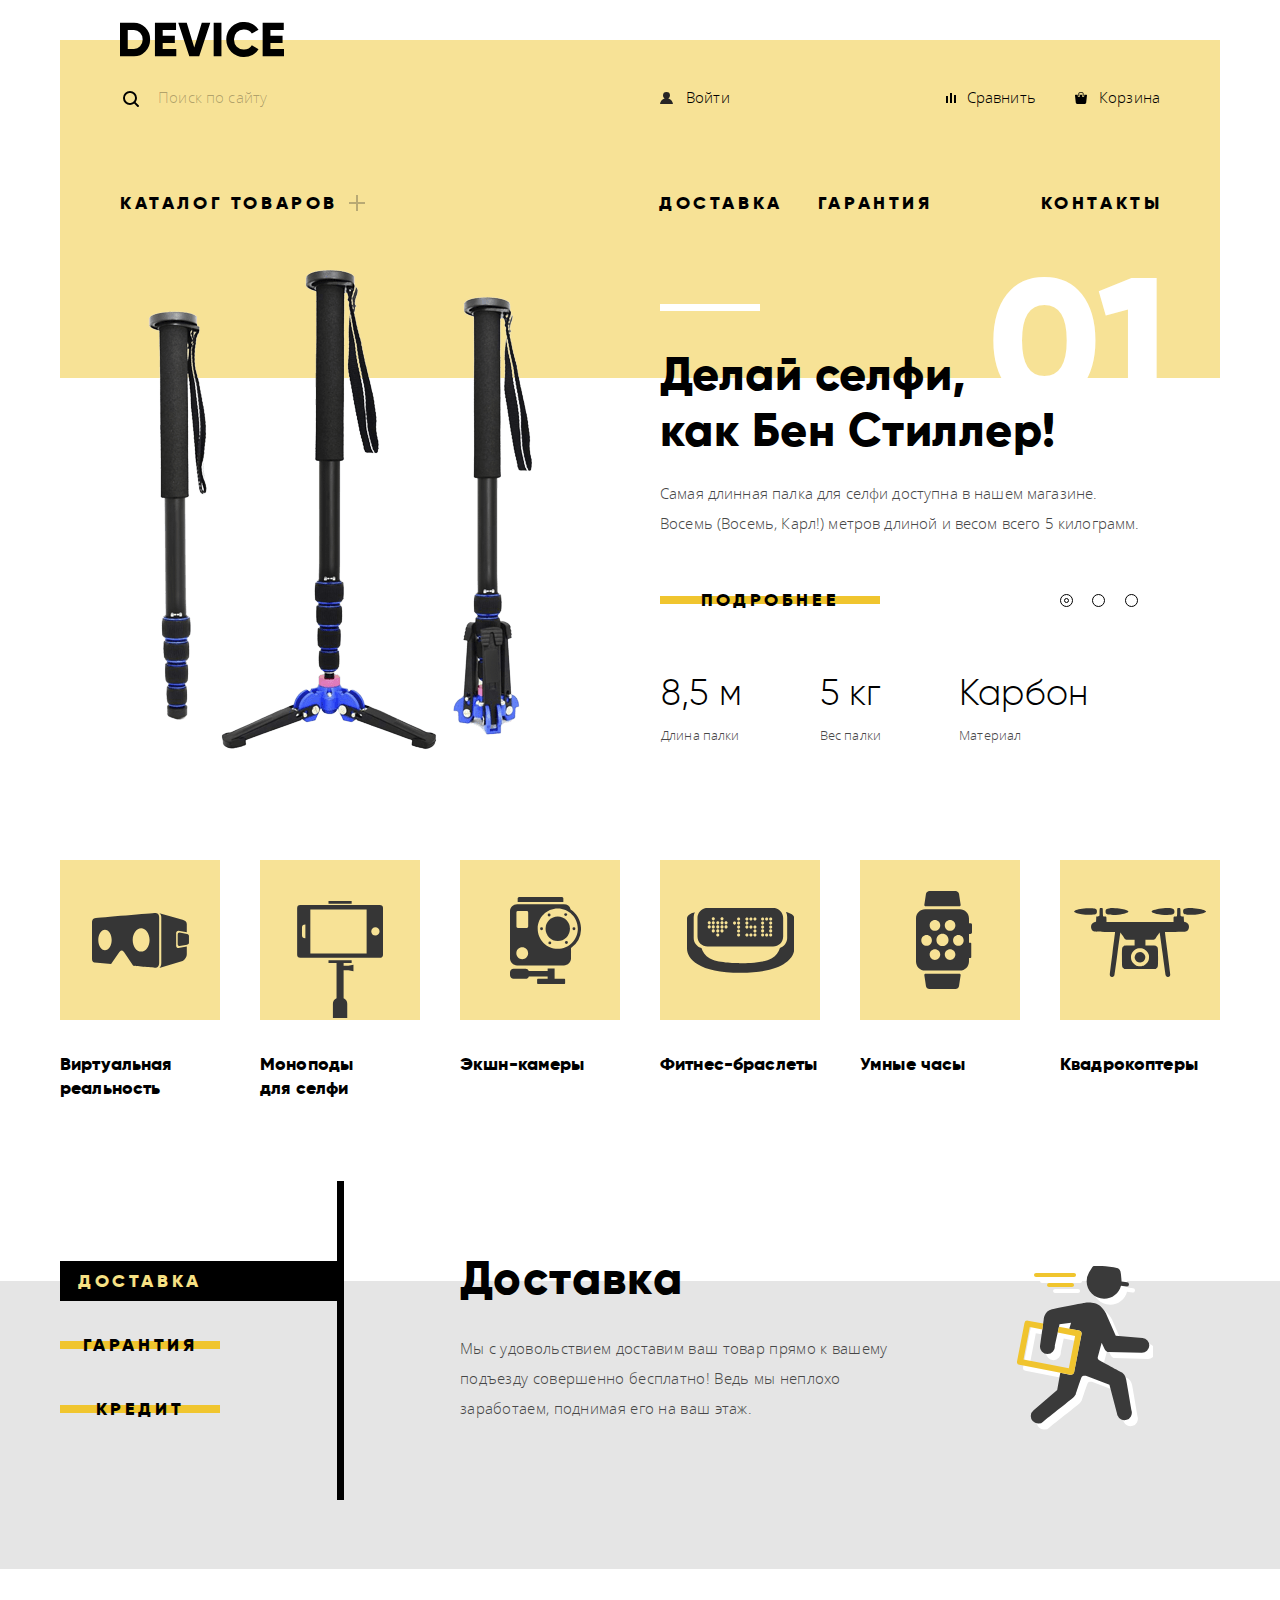
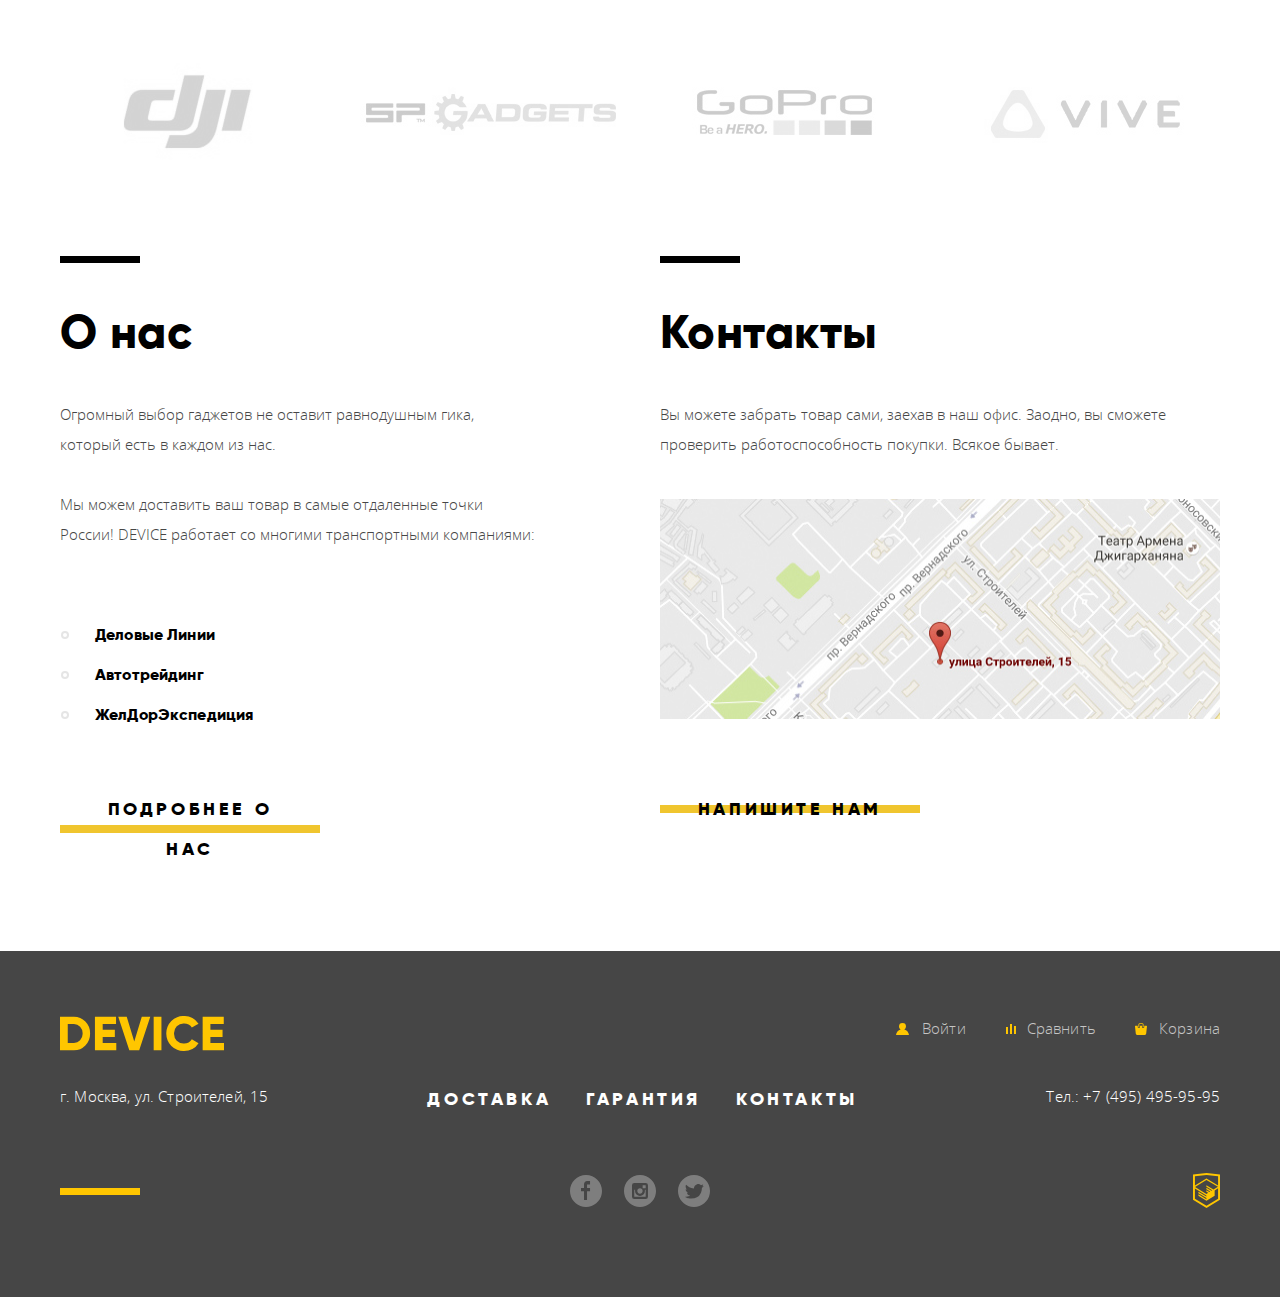
==== index.html @ 4b826f35 "Подготовил к финальной проверке" ====
<!DOCTYPE html>
<html lang="ru">
  <head>
    <meta charset="utf-8">
    <title>Девайс - Интернет магазин</title>
    <link href="css/normalize.css" rel="stylesheet">
    <link href="css/style.min.css" rel="stylesheet">
  </head>
  <body>
    <div class="container">
      <header class="main-header">
        <a class="home-link main-header__home-link">
          <img class="logo" src="img/logo.svg" width="164" height="35" alt="Логотип интернет магазина Девайс">
        </a>

        <div class="main-header__row">
          <form class="search-form" action="https://echo.htmlacademy.ru" method="post">
            <label class="search-form__query-label" for="query">Поиск:</label>
            <input class="search-form__query" id="query" type="text" name="query" placeholder="Поиск по сайту">
            <button class="search-form__button" type="submit">Найти</button>
          </form>

          <a class="main-button main-button__icon main-button__icon--login" href="#">Войти</a>
          <a class="main-button main-button--align--right main-button__icon main-button__icon--compare" href="#">Сравнить</a>
          <a class="main-button main-button__icon main-button__icon--cart" href="#">Корзина</a>
        </div>

        <nav class="main-navigation main-header__navigation">
          <ul class="menu">
            <li class="menu__item menu__item--with-submenu">
              <a class="menu__link" href="catalog.html">Каталог товаров</a>
              <ul class="menu__submenu">
                <li class="menu__submenu-item menu__submenu-item--col1">
                  <a class="menu__submenu-link" href="#">Виртуальная реальность</a>
                </li>
                <li class="menu__submenu-item">
                  <a class="menu__submenu-link" href="#">Фитнес-браслеты</a>
                </li>
                <li class="menu__submenu-item">
                  <a class="menu__submenu-link" href="#">Квадрокоптеры</a>
                </li>
                <li class="menu__submenu-item menu__submenu-item--col1">
                  <a class="menu__submenu-link" href="#">Моноподы для селфи</a>
                </li>
                <li class="menu__submenu-item">
                  <a class="menu__submenu-link" href="#">Умные часы</a>
                </li>
                <li class="menu__submenu-item menu__submenu-item--new-line">
                  <a class="menu__submenu-link" href="#">Экшн-камеры</a>
                </li>
              </ul>
            </li>
            <li class="menu__item">
              <a class="menu__link" href="#">Доставка</a>
            </li>
            <li class="menu__item">
              <a class="menu__link" href="#">Гарантия</a>
            </li>
            <li class="menu__item">
              <a class="menu__link" href="#">Контакты</a>
            </li>
          </ul>
        </nav>
      </header>
    </div>

    <main class="main-content">
      <div class="container">
        <h1 class="main-content__title visually-hidden">Интернет магазин Девайс</h1>

        <section class="slides">
          <h2 class="section-title visually-hidden">Акции и популярные товары</h2>

          <ol class="slides-list">
            <li class="slide slide-1" id="slide-1">
              <div class="slide__image-container">
                <img class="slide__image" src="img/slides/monopod-min.png" width="384" height="486" alt="Фото товара Селфи палка">
              </div>
              <div class="slide__details">
                <b class="slide__lead">
                  Делай селфи,<br>
                  как Бен Стиллер!
                </b>
                <p class="slide__description">
                  Самая длинная палка для селфи доступна в нашем магазине. Восемь (Восемь, Карл!) метров длиной и весом всего 5 килограмм.
                </p>
                <table class="slide__parameters">
                  <tbody>
                    <tr>
                      <td class="slide__parameter-name">Длина палки</td>
                      <td class="slide__parameter-value">8,5 м</td>
                    </tr>
                    <tr>
                      <td class="slide__parameter-name">Вес палки</td>
                      <td class="slide__parameter-value">5 кг</td>
                    </tr>
                    <tr>
                      <td class="slide__parameter-name">Материал</td>
                      <td class="slide__parameter-value">Карбон</td>
                    </tr>
                  </tbody>
                </table>
                <a class="button slide__detail-button" href="#">Подробнее</a>
              </div>
            </li>

            <li class="slide slide-2 visually-hidden" id="slide-2">
              <div class="slide__image-container">
                <img class="slide__image" src="img/slides/fitness_band-min.png" width="345" height="485" alt="Фото товара Фитнес браслет">
              </div>
              <div class="slide__details">
                <b class="slide__lead">
                  Худеем<br>
                  правильно!
                </b>
                <p class="slide__description">
                  Мотивирующие фитнес-браслеты помогут найти в себе силы не пропускать занятия и соблюдать диету.
                </p>
                <table class="slide__parameters">
                  <tbody>
                    <tr>
                      <td class="slide__parameter-name">Без подзарядки</td>
                      <td class="slide__parameter-value">48 часов</td>
                    </tr>
                  </tbody>
                </table>
                <a class="button slide__detail-button" href="#">Подробнее</a>
              </div>
            </li>

            <li class="slide slide-3 visually-hidden" id="slide-3">
              <div class="slide__image-container">
                <img class="slide__image" src="img/slides/quadrupter-min.png" width="526" height="334" alt="Фото товара Квадрокоптер">
              </div>

              <div class="slide__details">
                <b class="slide__lead">
                  Порхает как бабочка, жалит как пчела!
                </b>
                <p class="slide__description">
                  Этот обычный, на первый взгляд, квадрокоптер оснащен мощным лазером, замаскированным под стандартную камеру.
                </p>
                <table class="slide__parameters">
                  <tbody>
                    <tr>
                      <td class="slide__parameter-name">Дальность полета</td>
                      <td class="slide__parameter-value">800 м</td>
                    </tr>
                    <tr class="slide-3__parameter-2">
                      <td class="slide__parameter-name">Радиус поражения</td>
                      <td class="slide__parameter-value">50 м</td>
                    </tr>
                  </tbody>
                </table>
                <a class="button slide__detail-button" href="#">Подробнее</a>
              </div>
            </li>
          </ol>

          <ol class="slides__buttons">
            <li>
              <a class="slides__button slides__button--active" href="#slide-1">Первая акция</a>
            </li>
            <li>
              <a class="slides__button" href="#slide-2">Вторая акция</a>
            </li>
            <li>
              <a class="slides__button" href="#slide-3">Третья акция</a>
            </li>
          </ol>
        </section>

        <section class="popular-categories">
          <h2 class="section-title visually-hidden">Популярные категории товаров</h2>

          <ul class="catalog-categories-list">
            <li class="catalog-category catalog-category--vr">
              <a class="catalog-category__button" href="catalog.html">Виртуальная реальность</a>
            </li>
            <li class="catalog-category catalog-category--monopod">
              <a class="catalog-category__button" href="catalog.html">Моноподы<br>
              для селфи</a>
            </li>
            <li class="catalog-category catalog-category--action-camera">
              <a class="catalog-category__button" href="catalog.html">Экшн-камеры</a>
            </li>
            <li class="catalog-category catalog-category--fitness-band">
              <a class="catalog-category__button" href="catalog.html">Фитнес-браслеты</a>
            </li>
            <li class="catalog-category catalog-category--smart-watch">
              <a class="catalog-category__button" href="catalog.html">Умные часы</a>
            </li>
            <li class="catalog-category catalog-category--quadrupter">
              <a class="catalog-category__button" href="catalog.html">Квадрокоптеры</a>
            </li>
          </ul>
        </section>
      </div>

      <section class="services">
        <div class="container services__container">
          <h2 class="section-title visually-hidden">Услуги</h2>

          <ul class="services__buttons">
            <li>
              <a class="button service-button service-button--active" href="#delivery">Доставка</a>
            </li>
            <li>
              <a class="button service-button" href="#warranty">Гарантия</a>
            </li>
            <li>
              <a class="button service-button" href="#credit">Кредит</a>
            </li>
          </ul>

          <ul class="services-list">
            <li class="service service--delivery" id="delivery">
              <h3 class="service__title">Доставка</h3>
              <p class="service__description">Мы с удовольствием доставим ваш товар прямо к вашему подъезду совершенно бесплатно! Ведь мы неплохо<br> заработаем, поднимая его на ваш этаж.</p>
            </li>
            <li class="service service--warranty visually-hidden" id="warranty">
              <h3 class="service__title">Гарантия</h3>
              <p class="service__description">Если из-за возгорания купленного у нас товара у вас сгорит<br>
               дом — не переживайте, мы выдадим вам новый.<br>
              Товар, не дом, конечно же.</p>
            </li>
            <li class="service service--credit visually-hidden" id="credit">
              <h3 class="service__title">Кредит</h3>
              <p class="service__description">Залезть в долговую яму стало проще! Кредитные<br>
              консультанты подберут для вас наиболее выгодные<br> условия кредита. Выгодные для нашего банка, разумеется.</p>
            </li>
          </ul>
        </div>
      </section>

      <div class="container">
        <section class="brands">
          <h2 class="section-title visually-hidden">Бренды</h2>
          <ul class="brands-list">
            <li class="brand">
              <img src="img/brands/dji.jpg" width="260" height="100" alt="dji">
            </li>
            <li class="brand">
              <img src="img/brands/spgadgets.jpg" width="260" height="100" alt="spGadgets">
            </li>
            <li class="brand">
              <img src="img/brands/gopro.jpg" width="260" height="100" alt="GoPro">
            </li>
            <li class="brand">
              <img src="img/brands/vive.jpg" width="260" height="100" alt="Vive">
            </li>
          </ul>
        </section>


        <div class="about-and-contacts-row">
          <section class="about">
            <h2 class="section-title">О нас</h2>
            <p class="about__text">
              Огромный выбор гаджетов не оставит равнодушным гика, который есть в каждом из нас.
            </p>
            <p class="about__text">
              Мы можем доставить ваш товар в самые отдаленные точки России! DEVICE работает со многими транспортными компаниями:
            </p>
            <ul class="delivery-list">
              <li class="delivery-item">Деловые Линии</li>
              <li class="delivery-item">Автотрейдинг</li>
              <li class="delivery-item">ЖелДорЭкспедиция</li>
            </ul>
            <a class="button about__button" href="#">Подробнее о нас</a>
          </section>

          <section class="contacts">
            <h2 class="section-title">Контакты</h2>
            <p class="contacts__text">
              Вы можете забрать товар сами, заехав в наш офис. Заодно, вы сможете проверить работоспособность покупки. Всякое бывает.
            </p>
            <img class="contacts__map-image" src="img/map.jpg" width="560" height="220" alt="Карта. Наш адрес: улица Строителей, 15">
            <a class="button contacts__button" href="#">Напишите нам</a>
          </section>
        </div>
      </div> <!-- container -->
    </main>

    <footer class="main-footer">
      <div class="container">
        <div class="main-footer__row1">
          <a class="home-link main-footer__home-link">
            <img class="logo" src="img/logo_yellow.svg" width="164" height="35" alt="Логотип интернет магазина Девайс">
          </a>

          <div class="main-footer__buttons">
            <a class="main-button main-button__icon main-button__icon--login" href="#">Войти</a>
            <a class="main-button main-button--align--right main-button__icon main-button__icon--compare" href="#">Сравнить</a>
            <a class="main-button main-button__icon main-button__icon--cart" href="#">Корзина</a>
          </div>
        </div>

        <div class="main-footer__row2">
          <div class="main-navigation main-footer__navigation">
            <ul class="menu menu--white">
              <li class="menu__item">
                <a class="menu__link" href="#">Доставка</a>
              </li>
              <li class="menu__item">
                <a class="menu__link" href="#">Гарантия</a>
              </li>
              <li class="menu__item">
                <a class="menu__link" href="#">Контакты</a>
              </li>
            </ul>
          </div>

          <h2 class="visually-hidden">Наши контакты</h2>

          <p class="main-footer__address">
            <a class="main-footer__link" href="#">г. Москва, ул. Строителей, 15</a>
          </p>
          <p class="main-footer__phone">
            Тел.: <a class="main-footer__link" href="tel:74954959595">+7 (495) 495-95-95</a>
          </p>
        </div>

        <div class="main-footer__row3">
          <div class="main-footer-socials">
            <ul class="socials-list">
              <li class="social-item">
                <a class="social-item__button" href="#">
                  <span class="visually-hidden">Facebook</span>
                  <img class="social-item__image" src="img/socials/facebook.svg" width="32" height="32" alt="Facebook">
                </a>
              </li>
              <li class="social-item">
                <a class="social-item__button" href="#">
                  <span class="visually-hidden">Instagram</span>
                  <img class="social-item__image" src="img/socials/instagram.svg" width="32" height="32" alt="Instagram">
                </a>
              </li>
              <li class="social-item">
                <a class="social-item__button" href="#">
                  <span class="visually-hidden">Twitter</span>
                  <img class="social-item__image" src="img/socials/twitter.svg" width="32" height="32" alt="Twitter">
                </a>
              </li>
            </ul>
          </div>

          <a class="copyright-button" href="https://htmlacademy.ru/intensive/htmlcss">
            <span class="visually-hidden">HTML Academy</span>
            <img class="copyright-button__image" src="img/logo_html_academy.svg" width="32" height="32" alt="HTML Academy">
          </a>
        </div>
      </div>
    </footer>

    <section class="modal modal-contacts visually-hidden">
      <h2 class="modal-title visually-hidden">Напишите нам</h2>

      <form class="contacts-form" action="https://echo.htmlacademy.ru" method="post">
        <div class="contacts-form__section contacts-form__section__half-width">
          <label class="form__label" for="name">Ваше имя:</label>
          <input class="form-input" id="name" type="text" name="name" placeholder="Имя Фамилия">
        </div>
        <div class="contacts-form__section contacts-form__section__half-width">
          <label class="form__label" for="email">Ваш e-mail:</label>
          <input class="form-input" id="email" type="email" name="email" placeholder="email@example.com">
        </div>
        <div class="contacts-form__section">
          <label class="form__label" for="message">Текст письма:</label>
          <textarea class="form-input" id="message" name="message" rows="7" placeholder="В свободной форме"></textarea>
        </div>
        <button class="button contacts-form__button" type="submit">Отправить</button>
      </form>

      <button class="modal__close" type="button" aria-label="Закрыть модальное окно">Закрыть</button>
    </section>

    <section class="modal modal-map visually-hidden">
      <h2 class="modal-title visually-hidden">Как до нас добраться</h2>
      <img class="modal-map__map-image" src="img/map_big.jpg" width="960" height="559" alt="Карта. Наш адрес: улица Строителей, 15">
      <button class="modal__close" type="button" aria-label="Закрыть модальное окно">Закрыть</button>
    </section>

  </body>
</html>
---- css/style.min.css ----
@font-face{font-weight:300;font-family:"Open Sans";font-style:normal;src:url("../fonts/opensanslight.woff") format("woff"),url("../fonts/opensanslight.woff2") format("woff2")}@font-face{font-weight:400;font-family:"Open Sans";font-style:normal;src:url("../fonts/opensans.woff") format("woff"),url("../fonts/opensans.woff2") format("woff2")}@font-face{font-weight:300;font-family:"Gilroy";font-style:normal;src:url("../fonts/gilroylight.woff") format("woff"),url("../fonts/gilroylight.woff2") format("woff2")}@font-face{font-weight:800;font-family:"Gilroy";font-style:normal;src:url("../fonts/gilroyextrabold.woff") format("woff"),url("../fonts/gilroyextrabold.woff2") format("woff2")}body{margin:0;padding:0;font-weight:300;font-size:15px;line-height:30px;font-family:"Open Sans",Arial,sans-serif;color:#464646;letter-spacing:.01em;background-color:#fff}a{color:#000;text-decoration:none}img{max-width:100%;height:auto}.visually-hidden:not(:focus):not(:active),input[type="checkbox"].visually-hidden,input[type="radio"].visually-hidden{position:absolute;width:1px;height:1px;margin:-1px;padding:0;overflow:hidden;white-space:nowrap;border:0;clip:rect(0 0 0 0);clip-path:inset(100%);-webkit-clip-path:inset(100%)}.container{width:1160px;margin:0 auto;padding:0 20px}.main-content__title{margin:0;margin-top:36px;margin-bottom:21px;padding:0;padding-left:60px;font-weight:800;font-size:47px;line-height:48px;font-family:"Gilroy",Arial,sans-serif;color:#000;letter-spacing:.01em}.section-title{margin:0;margin-bottom:43px;padding:0;font-weight:800;font-size:47px;line-height:48px;font-family:"Gilroy",Arial,sans-serif;color:#000;letter-spacing:.01em}.form-section{margin:0;margin-top:27px;padding:0;border:0;border-top:2px solid #000}.form-section__title{margin:0;margin-top:10px;padding:0;font-weight:800;font-size:18px;line-height:24px;font-family:"Gilroy",Arial,sans-serif;color:#000}.form__components-list{margin:0;margin-top:16px;padding:0;list-style:none}.form-checkbox{position:relative;padding-left:40px;font-size:14px;line-height:40px;color:#000;cursor:pointer}.form-checkbox input[type="checkbox"]+.checkbox-indicator{position:absolute;top:0;left:0;width:27px;height:23px;background:url("../img/checkbox_off.svg") 0 0 no-repeat}.form-checkbox input[type="checkbox"]:checked+.checkbox-indicator{background-image:url("../img/checkbox_on.svg")}.form-radio{position:relative;padding-left:40px;font-size:14px;line-height:40px;color:#000;cursor:pointer}.form-radio input[type="radio"]+.checkbox-indicator{position:absolute;top:50%;left:0;width:17px;height:17px;margin-top:-11px;border:4px solid #000;border-radius:50%}.form-radio input[type="radio"]:checked+.checkbox-indicator::before{content:"";position:absolute;top:50%;left:50%;width:9px;height:9px;margin-top:-4px;margin-left:-4px;background-color:#000;border-radius:50%}.form-checkbox:hover input[type="checkbox"]+.checkbox-indicator,.form-radio:hover input[type="radio"]+.checkbox-indicator{opacity:.6}.form-checkbox:active input[type="checkbox"]+.checkbox-indicator,.form-radio:active input[type="radio"]+.checkbox-indicator{opacity:1}.form-checkbox input[type="checkbox"]:disabled+.checkbox-indicator,.form-radio input[type="radio"]:disabled+.checkbox-indicator{opacity:.25}.form-checkbox input[type="checkbox"]:focus+.checkbox-indicator,.form-radio input[type="radio"]:focus+.checkbox-indicator{outline:thin dotted;outline:5px auto -webkit-focus-ring-color}.form__label{display:inline-block;margin:12px 0 7px;font-weight:800;font-size:18px;line-height:24px;font-family:"Gilroy",Arial,sans-serif;vertical-align:top;color:#000}.form-input{-webkit-box-sizing:border-box;box-sizing:border-box;width:100%;margin:0;padding:15px 19px 18px;font-weight:400;font-size:14px;line-height:18px;font-family:"Open Sans",Arial,sans-serif;color:#464646;letter-spacing:normal;background-color:#f2f2f2;border:0}.form-input:hover{background-color:#ebebeb}.form-input:focus{background-color:#fff;outline:3px solid #f7e296}.form-input:invalid{background-color:#f6dada}.form-input::-webkit-input-placeholder{color:rgba(70,70,70,0.4)}.form-input:-ms-input-placeholder{color:rgba(70,70,70,0.4)}.form-input::-ms-input-placeholder{color:rgba(70,70,70,0.4)}.form-input::placeholder{color:rgba(70,70,70,0.4)}.button{position:relative;z-index:1;display:inline-block;-webkit-box-sizing:border-box;box-sizing:border-box;min-height:40px;padding:0 20px;font-weight:700;font-size:18px;line-height:40px;font-family:"Gilroy",Arial,sans-serif;vertical-align:middle;text-align:center;color:#000;text-transform:uppercase;letter-spacing:.2em;background-color:transparent;border:0}.button::before{content:"";position:absolute;top:50%;left:0;z-index:-1;width:100%;height:8px;margin-top:-4px;background-color:#f0c52e}.button:hover::before{top:0;height:100%;margin:0}.button:active{color:rgba(0,0,0,0.3)}.breadcrumbs{display:-webkit-box;display:-ms-flexbox;display:flex;margin:0;margin-bottom:43px;padding:0;padding-left:21px;list-style:none}.breadcrumb-item{position:relative;padding-left:38px}.breadcrumb-item:not(:first-child)::before{content:"";position:absolute;top:12px;left:16px;display:block;width:4px;height:7px;background:url("../img/nav-arrow.svg") 0 0 no-repeat}.breadcrumb-item__link{font-weight:300;font-size:14px;line-height:24px;font-family:"Open Sans",Arial,sans-serif;color:rgba(0,0,0,0.3)}.breadcrumb-item__link:hover,.breadcrumb-item__link:focus{color:rgba(0,0,0,0.6)}.breadcrumb-item__link:active{color:rgba(0,0,0,0.1)}.main-header{position:relative;display:-webkit-box;display:-ms-flexbox;display:flex;-ms-flex-direction:column;flex-direction:column;margin-top:40px;padding:42px 60px 48px;background-color:#f7e296;-webkit-box-direction:normal;-webkit-box-orient:vertical}.main-header__row{display:-webkit-box;display:-ms-flexbox;display:flex;flex-shrink:0;margin-bottom:27px;-ms-flex-negative:0}.home-link:hover,.home-link:focus{opacity:.6}.home-link:active{opacity:.3}.main-header__home-link{position:absolute;top:-18px}.logo{width:164px;height:35px}.main-button{display:block;margin-left:37px;vertical-align:middle;color:#000}.main-button:hover,.main-button:focus{opacity:.6}.main-button:active{opacity:.3}.main-button--align--right{margin-left:auto}.main-button__icon{position:relative;padding-left:26px}.main-button__icon::before{content:"";position:absolute;top:9px;left:0;width:13px;height:13px;background-repeat:no-repeat;background-position:center}.main-button__icon--login::before{background-image:url("../img/icons/user.svg")}.main-button__icon--compare::before{left:4px;background-image:url("../img/icons/compare.svg")}.main-button__icon--cart::before{left:2px;background-image:url("../img/icons/cart.svg")}.main-button__logout{margin-left:20px;opacity:.3}.search-form{width:441px;margin:0;margin-right:62px;padding:0}.search-form__query-label{position:relative;display:inline-block;margin:0;padding:0;font-size:0;vertical-align:middle}.search-form__query-label::before{content:"";position:absolute;top:4px;left:3px;width:16px;height:16px;background-image:url("../img/icons/search.svg");background-repeat:no-repeat;background-position:center}.search-form__query{-webkit-box-sizing:border-box;box-sizing:border-box;width:356px;margin:0;margin-left:-5px;padding:0;padding-bottom:8px;padding-left:38px;font:inherit;vertical-align:middle;letter-spacing:inherit;background:0;border:0;border-bottom:2px solid transparent}.search-form__query::-webkit-input-placeholder{color:rgba(0,0,0,0.3)}.search-form__query:-ms-input-placeholder{color:rgba(0,0,0,0.3)}.search-form__query::-ms-input-placeholder{color:rgba(0,0,0,0.3)}.search-form__query::placeholder{color:rgba(0,0,0,0.3)}.search-form__query:focus::-webkit-input-placeholder,.search-form__query:hover::-webkit-input-placeholder{color:rgba(0,0,0,0.6)}.search-form__query:focus:-ms-input-placeholder,.search-form__query:hover:-ms-input-placeholder{color:rgba(0,0,0,0.6)}.search-form__query:focus::-ms-input-placeholder,.search-form__query:hover::-ms-input-placeholder{color:rgba(0,0,0,0.6)}.search-form__query:focus::placeholder,.search-form__query:hover::placeholder{color:rgba(0,0,0,0.6)}.search-form__query:focus{border-bottom:2px solid #000;outline:0}.search-form__button{width:85px;height:49px;margin-top:-10px;margin-left:-4px;font:inherit;vertical-align:middle;text-align:center;color:#000;background:0;border:2px solid #000;visibility:hidden}.search-form__button:focus,.search-form__button:hover,.search-form__query:focus+.search-form__button{visibility:visible}.search-form__button:hover,.search-form__button:focus{color:#fff;background-color:#000}.search-form__button:active{color:rgba(255,255,255,0.3);background-color:#000}.menu{display:-webkit-box;display:-ms-flexbox;display:flex;flex-wrap:nowrap;margin:0;padding:0;list-style:none;-ms-flex-wrap:nowrap}.menu__item{flex-shrink:0;-ms-flex-negative:0}.menu__item:nth-child(2){margin-left:291px}.menu__item:nth-child(3){margin-left:35px}.menu__item:last-child{margin-left:108px}.menu__item--with-submenu{position:relative;padding-right:30px}.menu__item--with-submenu::before,.menu__item--with-submenu::after{content:"";position:absolute;top:14px;right:3px;width:16px;height:2px;background-color:#b8a974}.menu__item--with-submenu::after{-webkit-transform:rotate(90deg);-ms-transform:rotate(90deg);transform:rotate(90deg)}.menu__link{font-weight:800;font-size:18px;line-height:24px;font-family:"Gilroy",Arial,sans-serif;color:#000;text-transform:uppercase;letter-spacing:.2em}.menu__link:hover,.menu__link:focus{opacity:.6}.menu__link:active{opacity:.3}.menu__submenu{position:absolute;left:-60px;z-index:10;display:none;flex-wrap:wrap;width:640px;margin:0;padding:21px 460px 31px 60px;list-style:none;background-color:#f7e296;-ms-flex-wrap:wrap}.menu__submenu-item{width:200px}.menu__submenu-item--col1{margin-right:40px}.menu__submenu-item--new-line{width:240px}.menu__link:focus+.menu__submenu,.menu__item--with-submenu:hover>.menu__submenu,.menu__submenu:focus{display:-webkit-box;display:-ms-flexbox;display:flex}.menu__submenu-link{display:block;padding-bottom:6px;color:#000}.menu__submenu-link:hover,.menu__submenu-link:focus{opacity:.6}.menu__submenu-link:active{opacity:.3}.menu--white .menu__link{color:#fff}.slides{position:relative;min-height:520px;margin-bottom:74px;-webkit-box-shadow:inset 0 112px 0 0 #f7e296;box-shadow:inset 0 112px 0 0 #f7e296}.slides::before{content:"";position:absolute;top:38px;right:460px;width:100px;height:7px;background-color:#fff}.slides-list{margin:0;padding:0;list-style:none;counter-reset:slides-counter}.slide{position:relative;display:-webkit-box;display:-ms-flexbox;display:flex;justify-content:space-between;counter-increment:slides-counter;-webkit-box-pack:justify;-ms-flex-pack:justify}.slide::before{content:"0" counter(slides-counter);position:absolute;top:61px;left:905px;font-weight:800;font-size:179px;font-family:"Gilroy",Arial,sans-serif;color:#fff}.slide-1::before{left:928px}.slide-2::before{left:905px}.slide-3::before{left:901px}.slide__image-container{position:relative;width:560px}.slide__image{display:block}.slide-1 .slide__image{margin:0 auto}.slide-2 .slide__image{position:absolute;top:13px;left:116px}.slide-3 .slide__image{position:absolute;top:66px;left:31px}.slide__details{z-index:1;display:-webkit-box;display:-ms-flexbox;display:flex;-ms-flex-direction:column;flex-direction:column;width:501px;padding-right:59px;-webkit-box-direction:normal;-webkit-box-orient:vertical}.slide__lead{display:block;margin-top:80px;font-weight:800;font-size:47px;line-height:56px;font-family:"Gilroy",Arial,sans-serif;color:#000;letter-spacing:.01em}.slide__description{margin:0;margin-top:20px;padding:0;padding-right:40px}.slide-1 .slide__description{padding-right:20px}.slide__detail-button{width:220px;margin:42px 0 48px}.slide__parameters{-ms-flex-order:3;order:3;border-collapse:collapse;-webkit-box-ordinal-group:4}.slide__parameters tbody{display:-webkit-box;display:-ms-flexbox;display:flex;margin-left:-76px}.slide__parameters tr{display:-webkit-box;display:-ms-flexbox;display:flex;-ms-flex-direction:column;flex-direction:column;margin-left:76px;-webkit-box-direction:normal;-webkit-box-orient:vertical}.slide-3 .slide-3__parameter-2{margin-left:43px}.slide__parameter-name{-ms-flex-order:1;order:1;padding-top:7px;font-size:13px;line-height:20px;-webkit-box-ordinal-group:2}.slide__parameter-value{font-weight:300;font-size:36px;line-height:48px;font-family:"Gilroy",Arial,sans-serif;color:#000}.slides__buttons{position:absolute;right:93px;bottom:177px;display:-webkit-box;display:-ms-flexbox;display:flex;margin:0;padding:0;list-style:none}.slides__button{position:relative;width:12px;height:12px;margin-left:31px;font-size:0}.slides__button::before{content:"";position:absolute;top:0;left:0;width:11px;height:11px;border:1px solid #000;border-radius:50%}.slides__button--active::after{content:"";position:absolute;top:4px;left:4px;width:3px;height:3px;border:1px solid #000;border-radius:50%}.popular-categories{margin-bottom:71px}.catalog-categories-list{display:-webkit-box;display:-ms-flexbox;display:flex;flex-wrap:wrap;margin:0;margin-top:-40px;margin-left:-40px;padding:0;list-style:none;-ms-flex-wrap:wrap}.catalog-category{width:160px;margin-top:40px;margin-left:40px}.catalog-category__button{position:relative;display:block;-webkit-box-sizing:border-box;box-sizing:border-box;min-height:250px;padding-top:192px;font-weight:800;font-size:18px;line-height:24px;font-family:"Gilroy",Arial,sans-serif;color:#000}.catalog-category__button::before{content:"";position:absolute;top:0;left:0;width:160px;height:160px;background-color:#f7e296}.catalog-category__button:hover::before,.catalog-category__button:focus::before{background-color:#f0c52e}.catalog-category__button::after{content:"";position:absolute;top:0;left:0;width:160px;height:160px;background-repeat:no-repeat;background-position:center}.catalog-category--vr .catalog-category__button::after{background-image:url("../img/categories/vr.svg")}.catalog-category--monopod .catalog-category__button::after{top:19px;background-image:url("../img/categories/monopod.svg")}.catalog-category--action-camera .catalog-category__button::after{left:5px;background-image:url("../img/categories/action_camera.svg")}.catalog-category--fitness-band .catalog-category__button::after{background-image:url("../img/categories/fitness_band.svg")}.catalog-category--smart-watch .catalog-category__button::after{left:4px;background-image:url("../img/categories/smart_watch.svg")}.catalog-category--quadrupter .catalog-category__button::after{top:2px;background-image:url("../img/categories/quadrupter.svg")}.catalog-category__button:active{color:rgba(0,0,0,0.3)}.catalog-category__button:active::after{opacity:.3}.services{min-width:1200px;min-height:288px;margin-bottom:94px;padding-top:100px;background-color:#e5e5e5;background-clip:content-box}.services__container{display:-webkit-box;display:-ms-flexbox;display:flex;justify-content:space-between;margin-top:-100px;-webkit-box-pack:justify;-ms-flex-pack:justify}.services__buttons{width:277px;min-height:263px;margin:0;padding:0;padding-top:56px;list-style:none;border-right:7px solid #000}.services__buttons li{margin-top:24px}.service-button{-webkit-box-sizing:content-box;box-sizing:content-box;width:160px;padding:0}.service-button--active,.service-button:active{padding-right:120px;color:#f7e184;background-color:#000}.service-button--active::before,.service-button:active::before{display:none}.services-list{width:700px;margin:0;padding:0;padding-right:60px;list-style:none}.service{position:relative}.service::before{content:"";position:absolute;background-repeat:no-repeat}.service--delivery::before{top:19px;right:7px;width:136px;height:164px;background-image:url("../img/delivery.svg")}.service--warranty::before{top:-5px;right:-14px;width:171px;height:195px;background-image:url("../img/warranty.svg")}.service--credit::before{top:-5px;right:9px;width:156px;height:188px;background-image:url("../img/credit.svg")}.service__title{margin:0;margin-top:66px;padding:0;font-weight:800;font-size:47px;line-height:63px;font-family:"Gilroy",Arial,sans-serif;color:#000;letter-spacing:.03em}.service__description{margin:0;margin-top:23px;padding:0;padding-right:210px;letter-spacing:.02em}.brands{margin-bottom:80px}.brands-list{display:-webkit-box;display:-ms-flexbox;display:flex;flex-wrap:wrap;justify-content:center;margin:0;margin-left:-40px;padding:0;list-style:none;-webkit-box-pack:center;-ms-flex-pack:center;-ms-flex-wrap:wrap}.brand{width:260px;height:100px;margin-left:40px;opacity:.2;-webkit-filter:grayscale(100%);filter:grayscale(100%)}.brand:hover{opacity:1;-webkit-filter:none;filter:none}.about-and-contacts-row{display:-webkit-box;display:-ms-flexbox;display:flex;justify-content:space-between;-webkit-box-pack:justify;-ms-flex-pack:justify}.about{position:relative;width:475px;padding-top:65px;padding-right:80px}.about::before{content:"";position:absolute;top:13px;left:0;display:block;width:80px;height:7px;background-color:#000}.about__text{margin:0;margin-bottom:30px;padding:0;letter-spacing:0}.delivery-list{margin:0;margin-top:66px;padding:0;list-style:none}.delivery-item{position:relative;padding-left:35px;font-weight:800;font-size:16px;line-height:40px;font-family:"Gilroy",Arial,sans-serif;color:#000}.delivery-item::before{content:"";position:absolute;top:16px;left:1px;width:4px;height:4px;border:2px solid #e5e5e5;border-radius:50%}.about__button{width:260px;margin-top:54px}.contacts{position:relative;width:560px;padding-top:65px}.contacts::before{content:"";position:absolute;top:13px;left:0;display:block;width:80px;height:7px;background-color:#000}.contacts__text{margin:0;margin-bottom:40px;padding:0;letter-spacing:0}.contacts__map-image{width:560px;height:220px}.contacts__button{width:260px;margin-top:61px}.main-footer{min-width:1200px;margin-top:82px;padding:65px 0 80px;color:#fff;background-color:#464646}.main-footer__row1{display:-webkit-box;display:-ms-flexbox;display:flex;justify-content:space-between;margin-bottom:21px;-webkit-box-pack:justify;-ms-flex-pack:justify}.main-footer__row2{display:-webkit-box;display:-ms-flexbox;display:flex;margin-bottom:45px}.main-footer__row3{position:relative;display:-webkit-box;display:-ms-flexbox;display:flex}.main-footer__row3::before{content:"";position:absolute;bottom:22px;left:0;display:block;width:80px;height:7px;background-color:#ffc600}.main-footer__buttons{display:-webkit-box;display:-ms-flexbox;display:flex;min-width:361px;margin-top:-3px}.main-footer__buttons .main-button{color:rgba(255,255,255,0.7)}.main-footer__buttons .main-button:hover,.main-footer__buttons .main-button:focus{color:rgba(255,255,255,1)}.main-footer__buttons .main-button:active{color:rgba(255,255,255,0.3)}.main-footer__buttons .main-button__icon--login::before{background-image:url("../img/icons/user_yellow.svg")}.main-footer__buttons .main-button__icon--compare::before{left:4px;background-image:url("../img/icons/compare_yellow.svg")}.main-footer__buttons .main-button__icon--cart::before{left:2px;background-image:url("../img/icons/cart_yellow.svg")}.main-footer__navigation{-ms-flex-order:1;order:1;margin-top:3px;margin-left:124px;-webkit-box-ordinal-group:2}.main-footer__navigation .menu__item{margin-left:35px}.main-footer__address{-ms-flex-order:0;order:0;margin:0;padding:0;-webkit-box-ordinal-group:1}.main-footer__phone{-ms-flex-order:2;order:2;margin:0;margin-left:auto;padding:0;-webkit-box-ordinal-group:3}.main-footer__link{color:#fff}.main-footer-socials{margin-top:16px;margin-left:510px}.main-footer--catalog{margin-top:0}.socials-list{display:-webkit-box;display:-ms-flexbox;display:flex;justify-content:space-between;width:140px;margin:0;padding:0;list-style:none;-webkit-box-pack:justify;-ms-flex-pack:justify}.social-item__button{color:#fff;opacity:.3}.social-item__button:hover,.social-item__button:focus{opacity:.6}.social-item__button:active{opacity:.1}.social-item__image{width:32px;height:32px}.copyright-button{margin-top:14px;margin-left:483px;color:#ffc600}.copyright-button:hover,.copyright-button:focus{opacity:.6}.copyright-button:active{opacity:.3}.copyright-button__image{width:27px;height:35px}.catalog{display:-webkit-box;display:-ms-flexbox;display:flex}.catalog-filter{flex-grow:1;flex-shrink:0;width:330px;background-color:#eee;-webkit-box-flex:1;-ms-flex-negative:0;-ms-flex-positive:1}.catalog-filter-header{display:-webkit-box;display:-ms-flexbox;display:flex;justify-content:flex-end;background-color:#dcdcdc;-webkit-box-pack:end;-ms-flex-pack:end}.catalog-filter__title{-webkit-box-sizing:border-box;box-sizing:border-box;width:330px;margin:0;margin-top:24px;margin-bottom:23px;padding-left:61px;font-weight:800;font-size:16px;line-height:24px;font-family:"Gilroy",Arial,sans-serif;text-transform:uppercase;letter-spacing:.23em}.catalog-filter__form{-webkit-box-sizing:border-box;box-sizing:border-box;width:271px;margin-top:68px;margin-left:auto;padding-right:70px}.price-filter{margin-top:23px}.price-filter__range{position:relative;height:12px;padding-top:12px}.price-filter__range-scale{height:2px;background-color:#dbdbdb}.price-filter__range-bar{width:59%;height:2px;background-color:#91c92f}.price-filter__range-toggle{position:absolute;top:2px;left:0;width:4px;height:4px;padding:0;background-color:#ababab;border:8px solid #fff;border-radius:50%;-webkit-box-shadow:0 2px 1px 0 #cfcfcf;box-shadow:0 2px 1px 0 #cfcfcf;cursor:pointer}.price-filter__range-toggle:active{width:5px;height:5px}.price-filter__range-toggle--min{left:-5px}.price-filter__range-toggle--max{left:108px}.price-filter__controls{font-size:0;opacity:.2}.price-filter__label{display:inline-block;width:90px;font-weight:300;font-size:14px;line-height:20px;font-family:"Gilroy",Arial,sans-serif;vertical-align:top}.price-filter__input{width:55px;padding:2px 0;font-weight:300;font-size:14px;font-family:"Gilroy",Arial,sans-serif;color:#000;background:0;border:0}.form-section__bluetooth{margin-top:33px}.catalog-filter__button{width:200px;margin-top:33px}.catalog-main{flex-grow:1;width:830px;-webkit-box-flex:1;-ms-flex-positive:1}.catalog-sort{background-color:#ebebeb}.catalog-sort__container{display:-webkit-box;display:-ms-flexbox;display:flex;width:760px;min-height:70px;padding-left:70px}.catalog-sort__title{margin:0;margin-top:23px;font-weight:800;font-size:16px;line-height:24px;font-family:"Gilroy",Arial,sans-serif;vertical-align:middle;text-transform:uppercase;letter-spacing:.23em}.catalog-sort__list{display:-webkit-box;display:-ms-flexbox;display:flex;margin:0;margin-top:18px;margin-left:21px;padding:0;list-style:none}.catalog-sort__item{margin-left:29px}.catalog-sort__link{font-weight:400;font-size:14px;line-height:18px;color:rgba(0,0,0,0.3)}.catalog-sort__link:hover,.catalog-sort__link:focus{color:rgba(0,0,0,0.6)}.catalog-sort__link:active{color:#000}.catalog-sort__item--active .catalog-sort__link{color:#000}.catalog-sort__order-list{display:-webkit-box;display:-ms-flexbox;display:flex;margin:0;margin-top:30px;margin-left:auto;padding:0;list-style:none}.catalog-sort__order-item{margin-left:20px}.catalog-sort__order-link{position:relative;display:block;width:10px;font-size:0}.catalog-sort__order-link:before{content:"";position:absolute;display:block;border:10px solid #000;border-right-width:5px;border-right-color:transparent;border-left-width:5px;border-left-color:transparent;opacity:.2}.catalog-sort__order-link--order--asc:before{border-bottom-width:0}.catalog-sort__order-link--order--desc:before{border-top-width:0}.catalog-sort__item--active .catalog-sort__order-link:before{opacity:1}.catalog-items{width:760px;padding:70px 0 77px 70px}.catalog-items-list{display:-webkit-box;display:-ms-flexbox;display:flex;flex-wrap:wrap;margin:0;margin-top:-45px;margin-left:-40px;padding:0;list-style:none;-ms-flex-wrap:wrap}.catalog-item{position:relative;display:-webkit-box;display:-ms-flexbox;display:flex;flex-shrink:0;-ms-flex-direction:column;flex-direction:column;width:360px;margin-top:45px;margin-left:40px;-webkit-box-direction:normal;-webkit-box-orient:vertical;-ms-flex-negative:0}.catalog-item__description{display:-webkit-box;display:-ms-flexbox;display:flex;justify-content:space-between;align-items:flex-start;margin-top:31px;-webkit-box-align:start;-webkit-box-pack:justify;-ms-flex-align:start;-ms-flex-pack:justify}.catalog-item__title{margin:0;font-weight:800;font-size:18px;line-height:24px;font-family:"Gilroy",Arial,sans-serif;color:#000}.catalog-item__price{flex-shrink:0;padding-left:20px;font-weight:300;font-size:16px;line-height:24px;font-family:"Gilroy",Arial,sans-serif;color:#464646;-ms-flex-negative:0}.catalog-item__controls{position:absolute;display:none;-ms-flex-direction:column;flex-direction:column;justify-content:center;align-items:center;width:360px;height:380px;background-color:rgba(255,255,255,0.7);-webkit-box-align:center;-webkit-box-direction:normal;-webkit-box-orient:vertical;-webkit-box-pack:center;-ms-flex-align:center;-ms-flex-pack:center}.catalog-item:hover .catalog-item__controls{display:-webkit-box;display:-ms-flexbox;display:flex}.catalog-item__button-into-cart{width:200px;margin-top:35px}.catalog-item__button-to-compare{margin-top:15px;font-size:13px;line-height:20px;color:rgba(0,0,0,0.5)}.catalog-item__button-to-compare:hover,.catalog-item__button-to-compare:focus{color:#000}.catalog-item__button-to-compare:active{color:rgba(0,0,0,0.2)}.catalog-item__new{position:absolute;top:29px;right:26px;display:block;width:58px;height:58px;font-size:0;border:2px solid rgba(0,0,0,0.1);border-radius:50%}.catalog-item__new::before{content:"NEW";position:absolute;top:50%;left:50%;margin-top:-11px;margin-left:-14px;font-weight:800;font-size:14px;line-height:24px;font-family:"Gilroy",Arial,sans-serif;color:rgba(0,0,0,0.2)}.pagination{display:-webkit-box;display:-ms-flexbox;display:flex;align-items:center;margin:0;padding:0;list-style:none;font-weight:800;font-size:16px;line-height:24px;font-family:"Gilroy",Arial,sans-serif;color:#000;text-transform:uppercase;letter-spacing:.2em;background-color:#ebebeb;-webkit-box-align:center;-ms-flex-align:center}.pagination-item:first-child{margin-right:auto}.pagination-item:last-child{margin-left:auto}.pagination-item__button{display:block;padding:23px 29px}.pagination-item__button:hover,.pagination-item__button:focus{background-color:#d9d9d9}.pagination-item__button:active{color:rgba(0,0,0,0.3)}.pagination-item__page-button{display:block;padding:25px 8px 21px 19px;color:rgba(0,0,0,0.3)}.pagination-item__page-button:hover,.pagination-item__page-button:focus{color:rgba(0,0,0,0.6)}.pagination-item__page-button:active{color:#000}.pagination-item--current .pagination-item__page-button{color:#000}.catalog-items__pagination{margin-top:37px}.modal{position:fixed;z-index:100;color:#000;background-color:#fff;-webkit-box-shadow:0 10px 30px 0 rgba(0,0,0,0.2);box-shadow:0 10px 30px 0 rgba(0,0,0,0.2)}.modal__close{position:absolute;top:22px;right:22px;width:55px;height:55px;font-size:0;background-color:#f0c52e;border:0;border-radius:50%;cursor:pointer;opacity:.5}.modal__close:hover,.modal__close:focus{opacity:1}.modal__close:active{opacity:.3}.modal__close::before,.modal__close::after{content:"";position:absolute;top:26px;left:12px;width:30px;height:2px;background-color:#fff}.modal__close::before{-webkit-transform:rotate(45deg);-ms-transform:rotate(45deg);transform:rotate(45deg)}.modal__close::after{-webkit-transform:rotate(-45deg);-ms-transform:rotate(-45deg);transform:rotate(-45deg)}.modal-contacts{top:120px;left:50%;width:800px;margin-left:-480px;padding:80px}.contacts-form{display:-webkit-box;display:-ms-flexbox;display:flex;flex-wrap:wrap;justify-content:space-between;-webkit-box-pack:justify;-ms-flex-pack:justify;-ms-flex-wrap:wrap}.contacts-form__section{-webkit-box-sizing:border-box;box-sizing:border-box;width:100%;margin-bottom:20px;padding-right:20px;padding-left:20px}.contacts-form__section__half-width{flex-basis:50%;max-width:50%;-ms-flex-preferred-size:50%}.contacts-form__button{width:200px;margin-top:9px;margin-left:20px}.modal-map{top:120px;left:50%;width:960px;height:559px;margin-left:-480px}.modal-map__map-image{width:960px;height:559px}
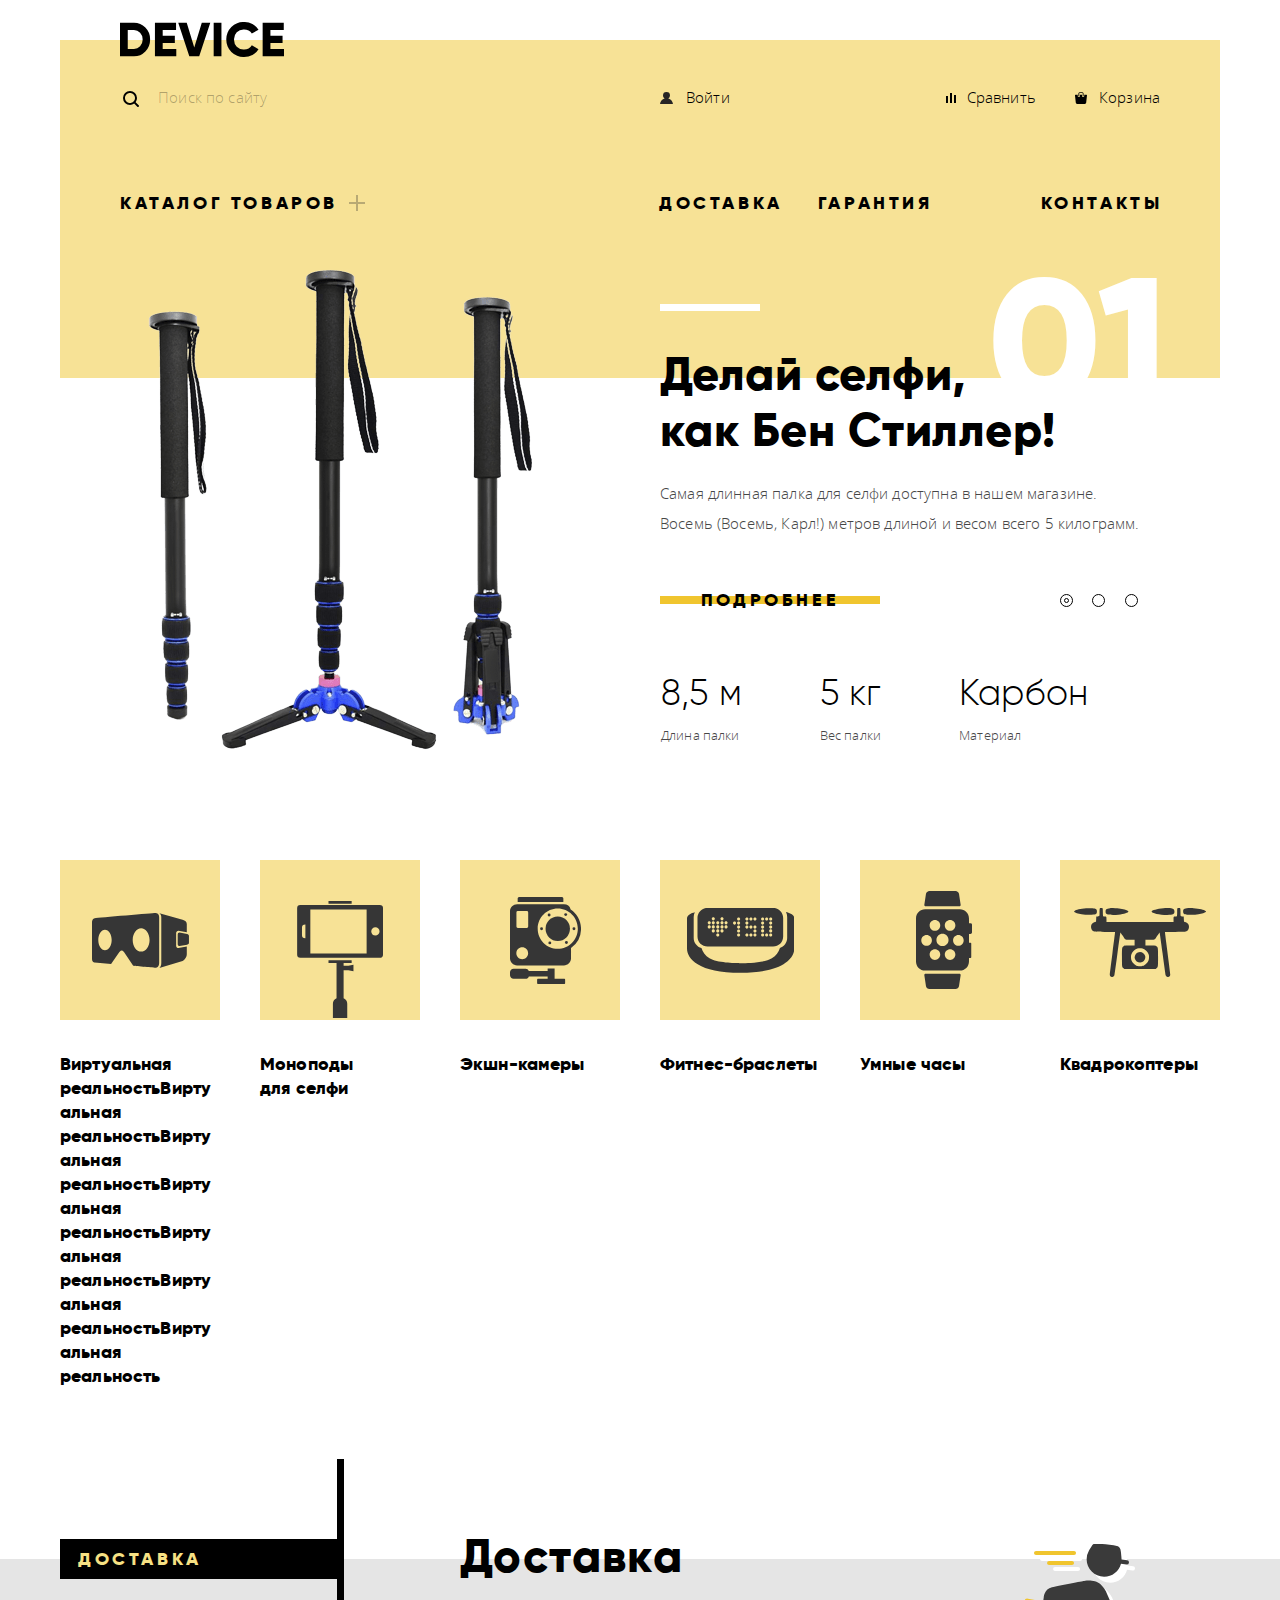
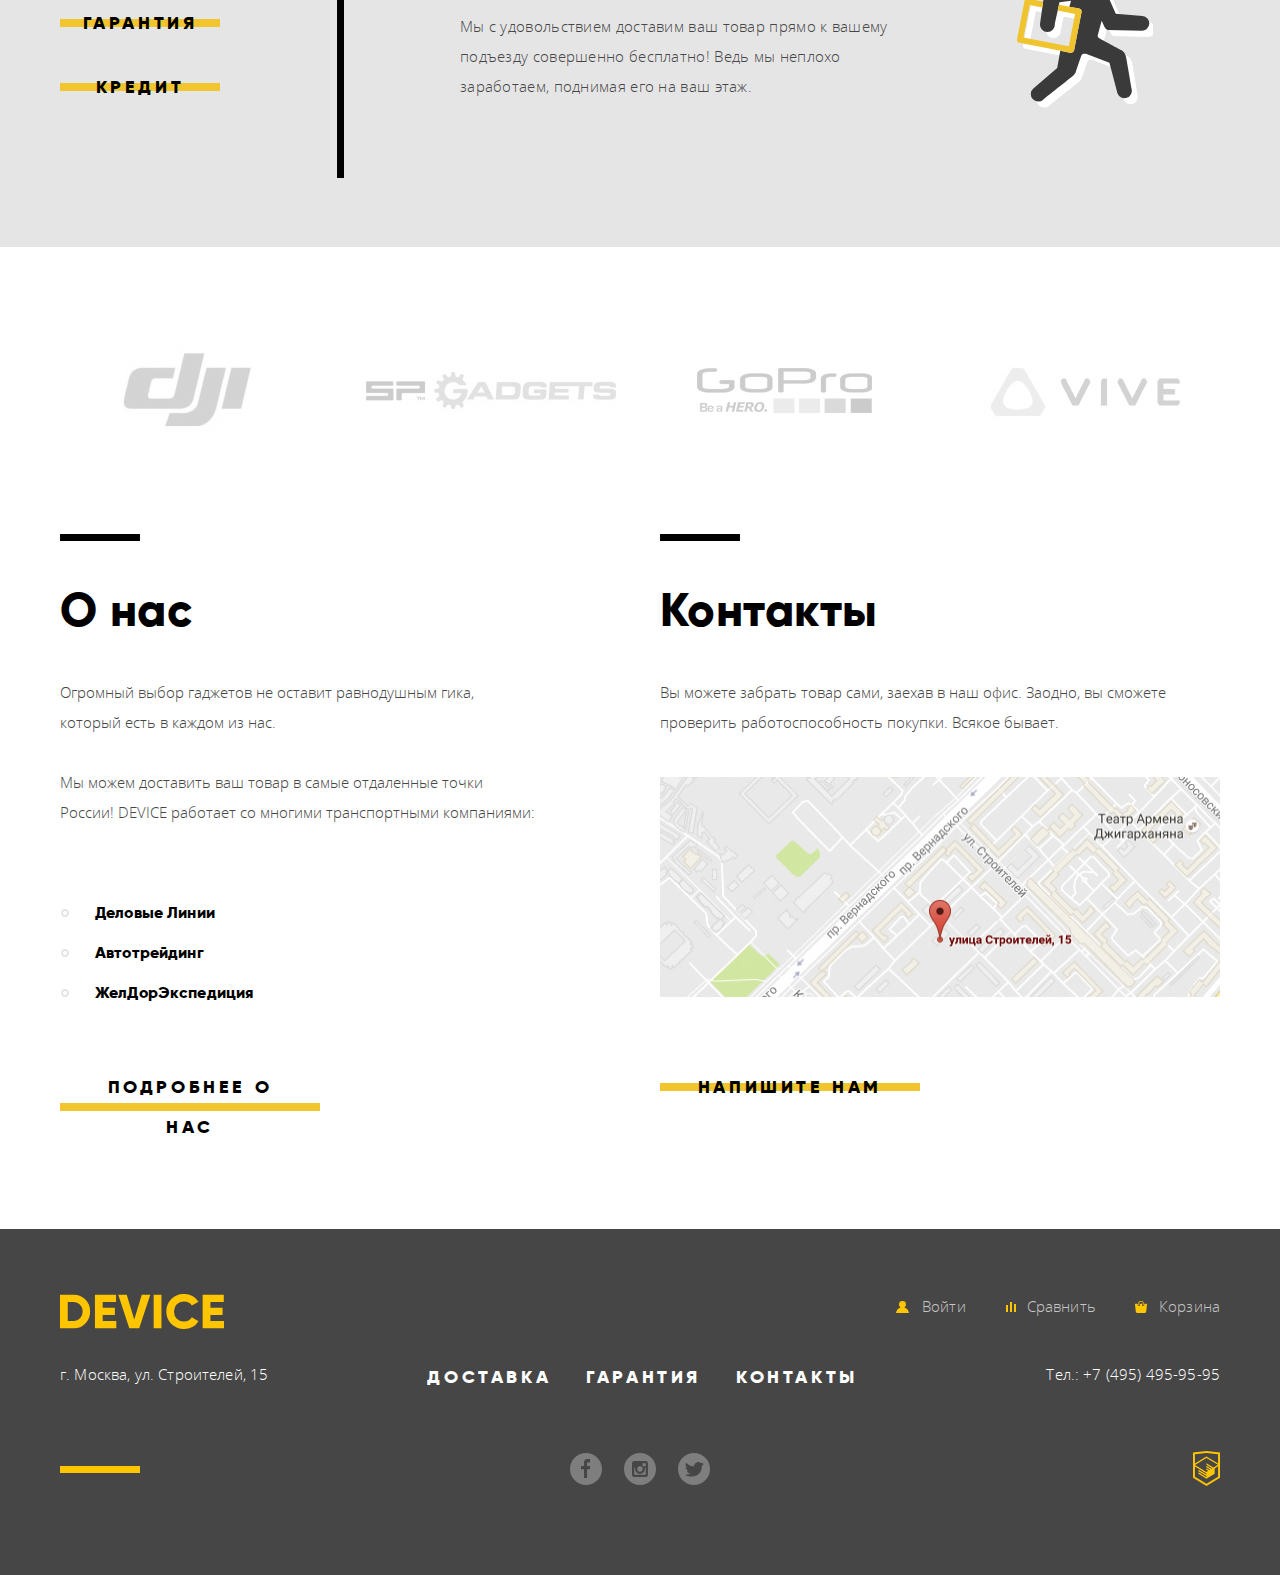
==== commit 20a5c1ca: "Исправил часть замечаний" ====
--- a/index.html
+++ b/index.html
@@ -3,7 +3,7 @@
   <head>
     <meta charset="utf-8">
     <title>Девайс - Интернет магазин</title>
-    <link href="css/normalize.css" rel="stylesheet">
+    <link href="css/normalize.min.css" rel="stylesheet">
     <link href="css/style.min.css" rel="stylesheet">
   </head>
   <body>
@@ -175,11 +175,10 @@
 
           <ul class="catalog-categories-list">
             <li class="catalog-category catalog-category--vr">
-              <a class="catalog-category__button" href="catalog.html">Виртуальная реальность</a>
+              <a class="catalog-category__button" href="catalog.html">Виртуальная реальностьВиртуальная реальностьВиртуальная реальностьВиртуальная реальностьВиртуальная реальностьВиртуальная реальностьВиртуальная реальность</a>
             </li>
             <li class="catalog-category catalog-category--monopod">
-              <a class="catalog-category__button" href="catalog.html">Моноподы<br>
-              для селфи</a>
+              <a class="catalog-category__button catalog-category__button--monopod" href="catalog.html">Моноподы для селфи</a>
             </li>
             <li class="catalog-category catalog-category--action-camera">
               <a class="catalog-category__button" href="catalog.html">Экшн-камеры</a>
@@ -216,18 +215,16 @@
           <ul class="services-list">
             <li class="service service--delivery" id="delivery">
               <h3 class="service__title">Доставка</h3>
-              <p class="service__description">Мы с удовольствием доставим ваш товар прямо к вашему подъезду совершенно бесплатно! Ведь мы неплохо<br> заработаем, поднимая его на ваш этаж.</p>
+              <p class="service__description">Мы с удовольствием доставим ваш товар прямо к вашему подъезду совершенно бесплатно! Ведь мы неплохо заработаем, поднимая его на ваш этаж.</p>
             </li>
             <li class="service service--warranty visually-hidden" id="warranty">
               <h3 class="service__title">Гарантия</h3>
-              <p class="service__description">Если из-за возгорания купленного у нас товара у вас сгорит<br>
-               дом — не переживайте, мы выдадим вам новый.<br>
+              <p class="service__description">Если из-за возгорания купленного у нас товара у вас сгорит дом — не переживайте, мы выдадим вам новый.<br>
               Товар, не дом, конечно же.</p>
             </li>
             <li class="service service--credit visually-hidden" id="credit">
               <h3 class="service__title">Кредит</h3>
-              <p class="service__description">Залезть в долговую яму стало проще! Кредитные<br>
-              консультанты подберут для вас наиболее выгодные<br> условия кредита. Выгодные для нашего банка, разумеется.</p>
+              <p class="service__description">Залезть в долговую яму стало проще! Кредитные консультанты подберут для вас наиболее выгодные условия кредита. Выгодные для нашего банка, разумеется.</p>
             </li>
           </ul>
         </div>
--- a/css/style.min.css
+++ b/css/style.min.css
@@ -1 +1 @@
-@font-face{font-weight:300;font-family:"Open Sans";font-style:normal;src:url("../fonts/opensanslight.woff") format("woff"),url("../fonts/opensanslight.woff2") format("woff2")}@font-face{font-weight:400;font-family:"Open Sans";font-style:normal;src:url("../fonts/opensans.woff") format("woff"),url("../fonts/opensans.woff2") format("woff2")}@font-face{font-weight:300;font-family:"Gilroy";font-style:normal;src:url("../fonts/gilroylight.woff") format("woff"),url("../fonts/gilroylight.woff2") format("woff2")}@font-face{font-weight:800;font-family:"Gilroy";font-style:normal;src:url("../fonts/gilroyextrabold.woff") format("woff"),url("../fonts/gilroyextrabold.woff2") format("woff2")}body{margin:0;padding:0;font-weight:300;font-size:15px;line-height:30px;font-family:"Open Sans",Arial,sans-serif;color:#464646;letter-spacing:.01em;background-color:#fff}a{color:#000;text-decoration:none}img{max-width:100%;height:auto}.visually-hidden:not(:focus):not(:active),input[type="checkbox"].visually-hidden,input[type="radio"].visually-hidden{position:absolute;width:1px;height:1px;margin:-1px;padding:0;overflow:hidden;white-space:nowrap;border:0;clip:rect(0 0 0 0);clip-path:inset(100%);-webkit-clip-path:inset(100%)}.container{width:1160px;margin:0 auto;padding:0 20px}.main-content__title{margin:0;margin-top:36px;margin-bottom:21px;padding:0;padding-left:60px;font-weight:800;font-size:47px;line-height:48px;font-family:"Gilroy",Arial,sans-serif;color:#000;letter-spacing:.01em}.section-title{margin:0;margin-bottom:43px;padding:0;font-weight:800;font-size:47px;line-height:48px;font-family:"Gilroy",Arial,sans-serif;color:#000;letter-spacing:.01em}.form-section{margin:0;margin-top:27px;padding:0;border:0;border-top:2px solid #000}.form-section__title{margin:0;margin-top:10px;padding:0;font-weight:800;font-size:18px;line-height:24px;font-family:"Gilroy",Arial,sans-serif;color:#000}.form__components-list{margin:0;margin-top:16px;padding:0;list-style:none}.form-checkbox{position:relative;padding-left:40px;font-size:14px;line-height:40px;color:#000;cursor:pointer}.form-checkbox input[type="checkbox"]+.checkbox-indicator{position:absolute;top:0;left:0;width:27px;height:23px;background:url("../img/checkbox_off.svg") 0 0 no-repeat}.form-checkbox input[type="checkbox"]:checked+.checkbox-indicator{background-image:url("../img/checkbox_on.svg")}.form-radio{position:relative;padding-left:40px;font-size:14px;line-height:40px;color:#000;cursor:pointer}.form-radio input[type="radio"]+.checkbox-indicator{position:absolute;top:50%;left:0;width:17px;height:17px;margin-top:-11px;border:4px solid #000;border-radius:50%}.form-radio input[type="radio"]:checked+.checkbox-indicator::before{content:"";position:absolute;top:50%;left:50%;width:9px;height:9px;margin-top:-4px;margin-left:-4px;background-color:#000;border-radius:50%}.form-checkbox:hover input[type="checkbox"]+.checkbox-indicator,.form-radio:hover input[type="radio"]+.checkbox-indicator{opacity:.6}.form-checkbox:active input[type="checkbox"]+.checkbox-indicator,.form-radio:active input[type="radio"]+.checkbox-indicator{opacity:1}.form-checkbox input[type="checkbox"]:disabled+.checkbox-indicator,.form-radio input[type="radio"]:disabled+.checkbox-indicator{opacity:.25}.form-checkbox input[type="checkbox"]:focus+.checkbox-indicator,.form-radio input[type="radio"]:focus+.checkbox-indicator{outline:thin dotted;outline:5px auto -webkit-focus-ring-color}.form__label{display:inline-block;margin:12px 0 7px;font-weight:800;font-size:18px;line-height:24px;font-family:"Gilroy",Arial,sans-serif;vertical-align:top;color:#000}.form-input{-webkit-box-sizing:border-box;box-sizing:border-box;width:100%;margin:0;padding:15px 19px 18px;font-weight:400;font-size:14px;line-height:18px;font-family:"Open Sans",Arial,sans-serif;color:#464646;letter-spacing:normal;background-color:#f2f2f2;border:0}.form-input:hover{background-color:#ebebeb}.form-input:focus{background-color:#fff;outline:3px solid #f7e296}.form-input:invalid{background-color:#f6dada}.form-input::-webkit-input-placeholder{color:rgba(70,70,70,0.4)}.form-input:-ms-input-placeholder{color:rgba(70,70,70,0.4)}.form-input::-ms-input-placeholder{color:rgba(70,70,70,0.4)}.form-input::placeholder{color:rgba(70,70,70,0.4)}.button{position:relative;z-index:1;display:inline-block;-webkit-box-sizing:border-box;box-sizing:border-box;min-height:40px;padding:0 20px;font-weight:700;font-size:18px;line-height:40px;font-family:"Gilroy",Arial,sans-serif;vertical-align:middle;text-align:center;color:#000;text-transform:uppercase;letter-spacing:.2em;background-color:transparent;border:0}.button::before{content:"";position:absolute;top:50%;left:0;z-index:-1;width:100%;height:8px;margin-top:-4px;background-color:#f0c52e}.button:hover::before{top:0;height:100%;margin:0}.button:active{color:rgba(0,0,0,0.3)}.breadcrumbs{display:-webkit-box;display:-ms-flexbox;display:flex;margin:0;margin-bottom:43px;padding:0;padding-left:21px;list-style:none}.breadcrumb-item{position:relative;padding-left:38px}.breadcrumb-item:not(:first-child)::before{content:"";position:absolute;top:12px;left:16px;display:block;width:4px;height:7px;background:url("../img/nav-arrow.svg") 0 0 no-repeat}.breadcrumb-item__link{font-weight:300;font-size:14px;line-height:24px;font-family:"Open Sans",Arial,sans-serif;color:rgba(0,0,0,0.3)}.breadcrumb-item__link:hover,.breadcrumb-item__link:focus{color:rgba(0,0,0,0.6)}.breadcrumb-item__link:active{color:rgba(0,0,0,0.1)}.main-header{position:relative;display:-webkit-box;display:-ms-flexbox;display:flex;-ms-flex-direction:column;flex-direction:column;margin-top:40px;padding:42px 60px 48px;background-color:#f7e296;-webkit-box-direction:normal;-webkit-box-orient:vertical}.main-header__row{display:-webkit-box;display:-ms-flexbox;display:flex;flex-shrink:0;margin-bottom:27px;-ms-flex-negative:0}.home-link:hover,.home-link:focus{opacity:.6}.home-link:active{opacity:.3}.main-header__home-link{position:absolute;top:-18px}.logo{width:164px;height:35px}.main-button{display:block;margin-left:37px;vertical-align:middle;color:#000}.main-button:hover,.main-button:focus{opacity:.6}.main-button:active{opacity:.3}.main-button--align--right{margin-left:auto}.main-button__icon{position:relative;padding-left:26px}.main-button__icon::before{content:"";position:absolute;top:9px;left:0;width:13px;height:13px;background-repeat:no-repeat;background-position:center}.main-button__icon--login::before{background-image:url("../img/icons/user.svg")}.main-button__icon--compare::before{left:4px;background-image:url("../img/icons/compare.svg")}.main-button__icon--cart::before{left:2px;background-image:url("../img/icons/cart.svg")}.main-button__logout{margin-left:20px;opacity:.3}.search-form{width:441px;margin:0;margin-right:62px;padding:0}.search-form__query-label{position:relative;display:inline-block;margin:0;padding:0;font-size:0;vertical-align:middle}.search-form__query-label::before{content:"";position:absolute;top:4px;left:3px;width:16px;height:16px;background-image:url("../img/icons/search.svg");background-repeat:no-repeat;background-position:center}.search-form__query{-webkit-box-sizing:border-box;box-sizing:border-box;width:356px;margin:0;margin-left:-5px;padding:0;padding-bottom:8px;padding-left:38px;font:inherit;vertical-align:middle;letter-spacing:inherit;background:0;border:0;border-bottom:2px solid transparent}.search-form__query::-webkit-input-placeholder{color:rgba(0,0,0,0.3)}.search-form__query:-ms-input-placeholder{color:rgba(0,0,0,0.3)}.search-form__query::-ms-input-placeholder{color:rgba(0,0,0,0.3)}.search-form__query::placeholder{color:rgba(0,0,0,0.3)}.search-form__query:focus::-webkit-input-placeholder,.search-form__query:hover::-webkit-input-placeholder{color:rgba(0,0,0,0.6)}.search-form__query:focus:-ms-input-placeholder,.search-form__query:hover:-ms-input-placeholder{color:rgba(0,0,0,0.6)}.search-form__query:focus::-ms-input-placeholder,.search-form__query:hover::-ms-input-placeholder{color:rgba(0,0,0,0.6)}.search-form__query:focus::placeholder,.search-form__query:hover::placeholder{color:rgba(0,0,0,0.6)}.search-form__query:focus{border-bottom:2px solid #000;outline:0}.search-form__button{width:85px;height:49px;margin-top:-10px;margin-left:-4px;font:inherit;vertical-align:middle;text-align:center;color:#000;background:0;border:2px solid #000;visibility:hidden}.search-form__button:focus,.search-form__button:hover,.search-form__query:focus+.search-form__button{visibility:visible}.search-form__button:hover,.search-form__button:focus{color:#fff;background-color:#000}.search-form__button:active{color:rgba(255,255,255,0.3);background-color:#000}.menu{display:-webkit-box;display:-ms-flexbox;display:flex;flex-wrap:nowrap;margin:0;padding:0;list-style:none;-ms-flex-wrap:nowrap}.menu__item{flex-shrink:0;-ms-flex-negative:0}.menu__item:nth-child(2){margin-left:291px}.menu__item:nth-child(3){margin-left:35px}.menu__item:last-child{margin-left:108px}.menu__item--with-submenu{position:relative;padding-right:30px}.menu__item--with-submenu::before,.menu__item--with-submenu::after{content:"";position:absolute;top:14px;right:3px;width:16px;height:2px;background-color:#b8a974}.menu__item--with-submenu::after{-webkit-transform:rotate(90deg);-ms-transform:rotate(90deg);transform:rotate(90deg)}.menu__link{font-weight:800;font-size:18px;line-height:24px;font-family:"Gilroy",Arial,sans-serif;color:#000;text-transform:uppercase;letter-spacing:.2em}.menu__link:hover,.menu__link:focus{opacity:.6}.menu__link:active{opacity:.3}.menu__submenu{position:absolute;left:-60px;z-index:10;display:none;flex-wrap:wrap;width:640px;margin:0;padding:21px 460px 31px 60px;list-style:none;background-color:#f7e296;-ms-flex-wrap:wrap}.menu__submenu-item{width:200px}.menu__submenu-item--col1{margin-right:40px}.menu__submenu-item--new-line{width:240px}.menu__link:focus+.menu__submenu,.menu__item--with-submenu:hover>.menu__submenu,.menu__submenu:focus{display:-webkit-box;display:-ms-flexbox;display:flex}.menu__submenu-link{display:block;padding-bottom:6px;color:#000}.menu__submenu-link:hover,.menu__submenu-link:focus{opacity:.6}.menu__submenu-link:active{opacity:.3}.menu--white .menu__link{color:#fff}.slides{position:relative;min-height:520px;margin-bottom:74px;-webkit-box-shadow:inset 0 112px 0 0 #f7e296;box-shadow:inset 0 112px 0 0 #f7e296}.slides::before{content:"";position:absolute;top:38px;right:460px;width:100px;height:7px;background-color:#fff}.slides-list{margin:0;padding:0;list-style:none;counter-reset:slides-counter}.slide{position:relative;display:-webkit-box;display:-ms-flexbox;display:flex;justify-content:space-between;counter-increment:slides-counter;-webkit-box-pack:justify;-ms-flex-pack:justify}.slide::before{content:"0" counter(slides-counter);position:absolute;top:61px;left:905px;font-weight:800;font-size:179px;font-family:"Gilroy",Arial,sans-serif;color:#fff}.slide-1::before{left:928px}.slide-2::before{left:905px}.slide-3::before{left:901px}.slide__image-container{position:relative;width:560px}.slide__image{display:block}.slide-1 .slide__image{margin:0 auto}.slide-2 .slide__image{position:absolute;top:13px;left:116px}.slide-3 .slide__image{position:absolute;top:66px;left:31px}.slide__details{z-index:1;display:-webkit-box;display:-ms-flexbox;display:flex;-ms-flex-direction:column;flex-direction:column;width:501px;padding-right:59px;-webkit-box-direction:normal;-webkit-box-orient:vertical}.slide__lead{display:block;margin-top:80px;font-weight:800;font-size:47px;line-height:56px;font-family:"Gilroy",Arial,sans-serif;color:#000;letter-spacing:.01em}.slide__description{margin:0;margin-top:20px;padding:0;padding-right:40px}.slide-1 .slide__description{padding-right:20px}.slide__detail-button{width:220px;margin:42px 0 48px}.slide__parameters{-ms-flex-order:3;order:3;border-collapse:collapse;-webkit-box-ordinal-group:4}.slide__parameters tbody{display:-webkit-box;display:-ms-flexbox;display:flex;margin-left:-76px}.slide__parameters tr{display:-webkit-box;display:-ms-flexbox;display:flex;-ms-flex-direction:column;flex-direction:column;margin-left:76px;-webkit-box-direction:normal;-webkit-box-orient:vertical}.slide-3 .slide-3__parameter-2{margin-left:43px}.slide__parameter-name{-ms-flex-order:1;order:1;padding-top:7px;font-size:13px;line-height:20px;-webkit-box-ordinal-group:2}.slide__parameter-value{font-weight:300;font-size:36px;line-height:48px;font-family:"Gilroy",Arial,sans-serif;color:#000}.slides__buttons{position:absolute;right:93px;bottom:177px;display:-webkit-box;display:-ms-flexbox;display:flex;margin:0;padding:0;list-style:none}.slides__button{position:relative;width:12px;height:12px;margin-left:31px;font-size:0}.slides__button::before{content:"";position:absolute;top:0;left:0;width:11px;height:11px;border:1px solid #000;border-radius:50%}.slides__button--active::after{content:"";position:absolute;top:4px;left:4px;width:3px;height:3px;border:1px solid #000;border-radius:50%}.popular-categories{margin-bottom:71px}.catalog-categories-list{display:-webkit-box;display:-ms-flexbox;display:flex;flex-wrap:wrap;margin:0;margin-top:-40px;margin-left:-40px;padding:0;list-style:none;-ms-flex-wrap:wrap}.catalog-category{width:160px;margin-top:40px;margin-left:40px}.catalog-category__button{position:relative;display:block;-webkit-box-sizing:border-box;box-sizing:border-box;min-height:250px;padding-top:192px;font-weight:800;font-size:18px;line-height:24px;font-family:"Gilroy",Arial,sans-serif;color:#000}.catalog-category__button::before{content:"";position:absolute;top:0;left:0;width:160px;height:160px;background-color:#f7e296}.catalog-category__button:hover::before,.catalog-category__button:focus::before{background-color:#f0c52e}.catalog-category__button::after{content:"";position:absolute;top:0;left:0;width:160px;height:160px;background-repeat:no-repeat;background-position:center}.catalog-category--vr .catalog-category__button::after{background-image:url("../img/categories/vr.svg")}.catalog-category--monopod .catalog-category__button::after{top:19px;background-image:url("../img/categories/monopod.svg")}.catalog-category--action-camera .catalog-category__button::after{left:5px;background-image:url("../img/categories/action_camera.svg")}.catalog-category--fitness-band .catalog-category__button::after{background-image:url("../img/categories/fitness_band.svg")}.catalog-category--smart-watch .catalog-category__button::after{left:4px;background-image:url("../img/categories/smart_watch.svg")}.catalog-category--quadrupter .catalog-category__button::after{top:2px;background-image:url("../img/categories/quadrupter.svg")}.catalog-category__button:active{color:rgba(0,0,0,0.3)}.catalog-category__button:active::after{opacity:.3}.services{min-width:1200px;min-height:288px;margin-bottom:94px;padding-top:100px;background-color:#e5e5e5;background-clip:content-box}.services__container{display:-webkit-box;display:-ms-flexbox;display:flex;justify-content:space-between;margin-top:-100px;-webkit-box-pack:justify;-ms-flex-pack:justify}.services__buttons{width:277px;min-height:263px;margin:0;padding:0;padding-top:56px;list-style:none;border-right:7px solid #000}.services__buttons li{margin-top:24px}.service-button{-webkit-box-sizing:content-box;box-sizing:content-box;width:160px;padding:0}.service-button--active,.service-button:active{padding-right:120px;color:#f7e184;background-color:#000}.service-button--active::before,.service-button:active::before{display:none}.services-list{width:700px;margin:0;padding:0;padding-right:60px;list-style:none}.service{position:relative}.service::before{content:"";position:absolute;background-repeat:no-repeat}.service--delivery::before{top:19px;right:7px;width:136px;height:164px;background-image:url("../img/delivery.svg")}.service--warranty::before{top:-5px;right:-14px;width:171px;height:195px;background-image:url("../img/warranty.svg")}.service--credit::before{top:-5px;right:9px;width:156px;height:188px;background-image:url("../img/credit.svg")}.service__title{margin:0;margin-top:66px;padding:0;font-weight:800;font-size:47px;line-height:63px;font-family:"Gilroy",Arial,sans-serif;color:#000;letter-spacing:.03em}.service__description{margin:0;margin-top:23px;padding:0;padding-right:210px;letter-spacing:.02em}.brands{margin-bottom:80px}.brands-list{display:-webkit-box;display:-ms-flexbox;display:flex;flex-wrap:wrap;justify-content:center;margin:0;margin-left:-40px;padding:0;list-style:none;-webkit-box-pack:center;-ms-flex-pack:center;-ms-flex-wrap:wrap}.brand{width:260px;height:100px;margin-left:40px;opacity:.2;-webkit-filter:grayscale(100%);filter:grayscale(100%)}.brand:hover{opacity:1;-webkit-filter:none;filter:none}.about-and-contacts-row{display:-webkit-box;display:-ms-flexbox;display:flex;justify-content:space-between;-webkit-box-pack:justify;-ms-flex-pack:justify}.about{position:relative;width:475px;padding-top:65px;padding-right:80px}.about::before{content:"";position:absolute;top:13px;left:0;display:block;width:80px;height:7px;background-color:#000}.about__text{margin:0;margin-bottom:30px;padding:0;letter-spacing:0}.delivery-list{margin:0;margin-top:66px;padding:0;list-style:none}.delivery-item{position:relative;padding-left:35px;font-weight:800;font-size:16px;line-height:40px;font-family:"Gilroy",Arial,sans-serif;color:#000}.delivery-item::before{content:"";position:absolute;top:16px;left:1px;width:4px;height:4px;border:2px solid #e5e5e5;border-radius:50%}.about__button{width:260px;margin-top:54px}.contacts{position:relative;width:560px;padding-top:65px}.contacts::before{content:"";position:absolute;top:13px;left:0;display:block;width:80px;height:7px;background-color:#000}.contacts__text{margin:0;margin-bottom:40px;padding:0;letter-spacing:0}.contacts__map-image{width:560px;height:220px}.contacts__button{width:260px;margin-top:61px}.main-footer{min-width:1200px;margin-top:82px;padding:65px 0 80px;color:#fff;background-color:#464646}.main-footer__row1{display:-webkit-box;display:-ms-flexbox;display:flex;justify-content:space-between;margin-bottom:21px;-webkit-box-pack:justify;-ms-flex-pack:justify}.main-footer__row2{display:-webkit-box;display:-ms-flexbox;display:flex;margin-bottom:45px}.main-footer__row3{position:relative;display:-webkit-box;display:-ms-flexbox;display:flex}.main-footer__row3::before{content:"";position:absolute;bottom:22px;left:0;display:block;width:80px;height:7px;background-color:#ffc600}.main-footer__buttons{display:-webkit-box;display:-ms-flexbox;display:flex;min-width:361px;margin-top:-3px}.main-footer__buttons .main-button{color:rgba(255,255,255,0.7)}.main-footer__buttons .main-button:hover,.main-footer__buttons .main-button:focus{color:rgba(255,255,255,1)}.main-footer__buttons .main-button:active{color:rgba(255,255,255,0.3)}.main-footer__buttons .main-button__icon--login::before{background-image:url("../img/icons/user_yellow.svg")}.main-footer__buttons .main-button__icon--compare::before{left:4px;background-image:url("../img/icons/compare_yellow.svg")}.main-footer__buttons .main-button__icon--cart::before{left:2px;background-image:url("../img/icons/cart_yellow.svg")}.main-footer__navigation{-ms-flex-order:1;order:1;margin-top:3px;margin-left:124px;-webkit-box-ordinal-group:2}.main-footer__navigation .menu__item{margin-left:35px}.main-footer__address{-ms-flex-order:0;order:0;margin:0;padding:0;-webkit-box-ordinal-group:1}.main-footer__phone{-ms-flex-order:2;order:2;margin:0;margin-left:auto;padding:0;-webkit-box-ordinal-group:3}.main-footer__link{color:#fff}.main-footer-socials{margin-top:16px;margin-left:510px}.main-footer--catalog{margin-top:0}.socials-list{display:-webkit-box;display:-ms-flexbox;display:flex;justify-content:space-between;width:140px;margin:0;padding:0;list-style:none;-webkit-box-pack:justify;-ms-flex-pack:justify}.social-item__button{color:#fff;opacity:.3}.social-item__button:hover,.social-item__button:focus{opacity:.6}.social-item__button:active{opacity:.1}.social-item__image{width:32px;height:32px}.copyright-button{margin-top:14px;margin-left:483px;color:#ffc600}.copyright-button:hover,.copyright-button:focus{opacity:.6}.copyright-button:active{opacity:.3}.copyright-button__image{width:27px;height:35px}.catalog{display:-webkit-box;display:-ms-flexbox;display:flex}.catalog-filter{flex-grow:1;flex-shrink:0;width:330px;background-color:#eee;-webkit-box-flex:1;-ms-flex-negative:0;-ms-flex-positive:1}.catalog-filter-header{display:-webkit-box;display:-ms-flexbox;display:flex;justify-content:flex-end;background-color:#dcdcdc;-webkit-box-pack:end;-ms-flex-pack:end}.catalog-filter__title{-webkit-box-sizing:border-box;box-sizing:border-box;width:330px;margin:0;margin-top:24px;margin-bottom:23px;padding-left:61px;font-weight:800;font-size:16px;line-height:24px;font-family:"Gilroy",Arial,sans-serif;text-transform:uppercase;letter-spacing:.23em}.catalog-filter__form{-webkit-box-sizing:border-box;box-sizing:border-box;width:271px;margin-top:68px;margin-left:auto;padding-right:70px}.price-filter{margin-top:23px}.price-filter__range{position:relative;height:12px;padding-top:12px}.price-filter__range-scale{height:2px;background-color:#dbdbdb}.price-filter__range-bar{width:59%;height:2px;background-color:#91c92f}.price-filter__range-toggle{position:absolute;top:2px;left:0;width:4px;height:4px;padding:0;background-color:#ababab;border:8px solid #fff;border-radius:50%;-webkit-box-shadow:0 2px 1px 0 #cfcfcf;box-shadow:0 2px 1px 0 #cfcfcf;cursor:pointer}.price-filter__range-toggle:active{width:5px;height:5px}.price-filter__range-toggle--min{left:-5px}.price-filter__range-toggle--max{left:108px}.price-filter__controls{font-size:0;opacity:.2}.price-filter__label{display:inline-block;width:90px;font-weight:300;font-size:14px;line-height:20px;font-family:"Gilroy",Arial,sans-serif;vertical-align:top}.price-filter__input{width:55px;padding:2px 0;font-weight:300;font-size:14px;font-family:"Gilroy",Arial,sans-serif;color:#000;background:0;border:0}.form-section__bluetooth{margin-top:33px}.catalog-filter__button{width:200px;margin-top:33px}.catalog-main{flex-grow:1;width:830px;-webkit-box-flex:1;-ms-flex-positive:1}.catalog-sort{background-color:#ebebeb}.catalog-sort__container{display:-webkit-box;display:-ms-flexbox;display:flex;width:760px;min-height:70px;padding-left:70px}.catalog-sort__title{margin:0;margin-top:23px;font-weight:800;font-size:16px;line-height:24px;font-family:"Gilroy",Arial,sans-serif;vertical-align:middle;text-transform:uppercase;letter-spacing:.23em}.catalog-sort__list{display:-webkit-box;display:-ms-flexbox;display:flex;margin:0;margin-top:18px;margin-left:21px;padding:0;list-style:none}.catalog-sort__item{margin-left:29px}.catalog-sort__link{font-weight:400;font-size:14px;line-height:18px;color:rgba(0,0,0,0.3)}.catalog-sort__link:hover,.catalog-sort__link:focus{color:rgba(0,0,0,0.6)}.catalog-sort__link:active{color:#000}.catalog-sort__item--active .catalog-sort__link{color:#000}.catalog-sort__order-list{display:-webkit-box;display:-ms-flexbox;display:flex;margin:0;margin-top:30px;margin-left:auto;padding:0;list-style:none}.catalog-sort__order-item{margin-left:20px}.catalog-sort__order-link{position:relative;display:block;width:10px;font-size:0}.catalog-sort__order-link:before{content:"";position:absolute;display:block;border:10px solid #000;border-right-width:5px;border-right-color:transparent;border-left-width:5px;border-left-color:transparent;opacity:.2}.catalog-sort__order-link--order--asc:before{border-bottom-width:0}.catalog-sort__order-link--order--desc:before{border-top-width:0}.catalog-sort__item--active .catalog-sort__order-link:before{opacity:1}.catalog-items{width:760px;padding:70px 0 77px 70px}.catalog-items-list{display:-webkit-box;display:-ms-flexbox;display:flex;flex-wrap:wrap;margin:0;margin-top:-45px;margin-left:-40px;padding:0;list-style:none;-ms-flex-wrap:wrap}.catalog-item{position:relative;display:-webkit-box;display:-ms-flexbox;display:flex;flex-shrink:0;-ms-flex-direction:column;flex-direction:column;width:360px;margin-top:45px;margin-left:40px;-webkit-box-direction:normal;-webkit-box-orient:vertical;-ms-flex-negative:0}.catalog-item__description{display:-webkit-box;display:-ms-flexbox;display:flex;justify-content:space-between;align-items:flex-start;margin-top:31px;-webkit-box-align:start;-webkit-box-pack:justify;-ms-flex-align:start;-ms-flex-pack:justify}.catalog-item__title{margin:0;font-weight:800;font-size:18px;line-height:24px;font-family:"Gilroy",Arial,sans-serif;color:#000}.catalog-item__price{flex-shrink:0;padding-left:20px;font-weight:300;font-size:16px;line-height:24px;font-family:"Gilroy",Arial,sans-serif;color:#464646;-ms-flex-negative:0}.catalog-item__controls{position:absolute;display:none;-ms-flex-direction:column;flex-direction:column;justify-content:center;align-items:center;width:360px;height:380px;background-color:rgba(255,255,255,0.7);-webkit-box-align:center;-webkit-box-direction:normal;-webkit-box-orient:vertical;-webkit-box-pack:center;-ms-flex-align:center;-ms-flex-pack:center}.catalog-item:hover .catalog-item__controls{display:-webkit-box;display:-ms-flexbox;display:flex}.catalog-item__button-into-cart{width:200px;margin-top:35px}.catalog-item__button-to-compare{margin-top:15px;font-size:13px;line-height:20px;color:rgba(0,0,0,0.5)}.catalog-item__button-to-compare:hover,.catalog-item__button-to-compare:focus{color:#000}.catalog-item__button-to-compare:active{color:rgba(0,0,0,0.2)}.catalog-item__new{position:absolute;top:29px;right:26px;display:block;width:58px;height:58px;font-size:0;border:2px solid rgba(0,0,0,0.1);border-radius:50%}.catalog-item__new::before{content:"NEW";position:absolute;top:50%;left:50%;margin-top:-11px;margin-left:-14px;font-weight:800;font-size:14px;line-height:24px;font-family:"Gilroy",Arial,sans-serif;color:rgba(0,0,0,0.2)}.pagination{display:-webkit-box;display:-ms-flexbox;display:flex;align-items:center;margin:0;padding:0;list-style:none;font-weight:800;font-size:16px;line-height:24px;font-family:"Gilroy",Arial,sans-serif;color:#000;text-transform:uppercase;letter-spacing:.2em;background-color:#ebebeb;-webkit-box-align:center;-ms-flex-align:center}.pagination-item:first-child{margin-right:auto}.pagination-item:last-child{margin-left:auto}.pagination-item__button{display:block;padding:23px 29px}.pagination-item__button:hover,.pagination-item__button:focus{background-color:#d9d9d9}.pagination-item__button:active{color:rgba(0,0,0,0.3)}.pagination-item__page-button{display:block;padding:25px 8px 21px 19px;color:rgba(0,0,0,0.3)}.pagination-item__page-button:hover,.pagination-item__page-button:focus{color:rgba(0,0,0,0.6)}.pagination-item__page-button:active{color:#000}.pagination-item--current .pagination-item__page-button{color:#000}.catalog-items__pagination{margin-top:37px}.modal{position:fixed;z-index:100;color:#000;background-color:#fff;-webkit-box-shadow:0 10px 30px 0 rgba(0,0,0,0.2);box-shadow:0 10px 30px 0 rgba(0,0,0,0.2)}.modal__close{position:absolute;top:22px;right:22px;width:55px;height:55px;font-size:0;background-color:#f0c52e;border:0;border-radius:50%;cursor:pointer;opacity:.5}.modal__close:hover,.modal__close:focus{opacity:1}.modal__close:active{opacity:.3}.modal__close::before,.modal__close::after{content:"";position:absolute;top:26px;left:12px;width:30px;height:2px;background-color:#fff}.modal__close::before{-webkit-transform:rotate(45deg);-ms-transform:rotate(45deg);transform:rotate(45deg)}.modal__close::after{-webkit-transform:rotate(-45deg);-ms-transform:rotate(-45deg);transform:rotate(-45deg)}.modal-contacts{top:120px;left:50%;width:800px;margin-left:-480px;padding:80px}.contacts-form{display:-webkit-box;display:-ms-flexbox;display:flex;flex-wrap:wrap;justify-content:space-between;-webkit-box-pack:justify;-ms-flex-pack:justify;-ms-flex-wrap:wrap}.contacts-form__section{-webkit-box-sizing:border-box;box-sizing:border-box;width:100%;margin-bottom:20px;padding-right:20px;padding-left:20px}.contacts-form__section__half-width{flex-basis:50%;max-width:50%;-ms-flex-preferred-size:50%}.contacts-form__button{width:200px;margin-top:9px;margin-left:20px}.modal-map{top:120px;left:50%;width:960px;height:559px;margin-left:-480px}.modal-map__map-image{width:960px;height:559px}+@font-face{font-weight:300;font-family:"Open Sans";font-style:normal;src:url("../fonts/opensanslight.woff") format("woff"),url("../fonts/opensanslight.woff2") format("woff2")}@font-face{font-weight:400;font-family:"Open Sans";font-style:normal;src:url("../fonts/opensans.woff") format("woff"),url("../fonts/opensans.woff2") format("woff2")}@font-face{font-weight:300;font-family:"Gilroy";font-style:normal;src:url("../fonts/gilroylight.woff") format("woff"),url("../fonts/gilroylight.woff2") format("woff2")}@font-face{font-weight:800;font-family:"Gilroy";font-style:normal;src:url("../fonts/gilroyextrabold.woff") format("woff"),url("../fonts/gilroyextrabold.woff2") format("woff2")}body{margin:0;padding:0;font-weight:300;font-size:15px;line-height:30px;font-family:"Open Sans",Arial,sans-serif;color:#464646;letter-spacing:.01em;background-color:#fff}a{color:#000;text-decoration:none}img{max-width:100%;height:auto}.visually-hidden:not(:focus):not(:active),input[type="checkbox"].visually-hidden,input[type="radio"].visually-hidden{position:absolute;width:1px;height:1px;margin:-1px;padding:0;overflow:hidden;white-space:nowrap;border:0;clip:rect(0 0 0 0);clip-path:inset(100%);-webkit-clip-path:inset(100%)}.container{width:1160px;margin:0 auto;padding:0 20px}.main-content__title{margin:0;margin-top:36px;margin-bottom:21px;padding:0;padding-left:60px;font-weight:800;font-size:47px;line-height:48px;font-family:"Gilroy",Arial,sans-serif;color:#000;letter-spacing:.01em}.section-title{margin:0;margin-bottom:43px;padding:0;font-weight:800;font-size:47px;line-height:48px;font-family:"Gilroy",Arial,sans-serif;color:#000;letter-spacing:.01em}.form-section{margin:0;margin-top:27px;padding:0;border:0;border-top:2px solid #000}.form-section__title{margin:0;margin-top:10px;padding:0;font-weight:800;font-size:18px;line-height:24px;font-family:"Gilroy",Arial,sans-serif;color:#000}.form__components-list{margin:0;margin-top:16px;padding:0;list-style:none}.form-checkbox{position:relative;padding-left:40px;font-size:14px;line-height:40px;color:#000;cursor:pointer}.form-checkbox input[type="checkbox"]+.checkbox-indicator{position:absolute;top:0;left:0;width:27px;height:23px;background:url("../img/checkbox_off.svg") 0 0 no-repeat}.form-checkbox input[type="checkbox"]:checked+.checkbox-indicator{background-image:url("../img/checkbox_on.svg")}.form-radio{position:relative;padding-left:40px;font-size:14px;line-height:40px;color:#000;cursor:pointer}.form-radio input[type="radio"]+.checkbox-indicator{position:absolute;top:50%;left:0;width:17px;height:17px;margin-top:-11px;border:4px solid #000;border-radius:50%}.form-radio input[type="radio"]:checked+.checkbox-indicator::before{content:"";position:absolute;top:50%;left:50%;width:9px;height:9px;margin-top:-4px;margin-left:-4px;background-color:#000;border-radius:50%}.form-checkbox:hover input[type="checkbox"]+.checkbox-indicator,.form-radio:hover input[type="radio"]+.checkbox-indicator{opacity:.6}.form-checkbox:active input[type="checkbox"]+.checkbox-indicator,.form-radio:active input[type="radio"]+.checkbox-indicator{opacity:1}.form-checkbox input[type="checkbox"]:disabled+.checkbox-indicator,.form-radio input[type="radio"]:disabled+.checkbox-indicator{opacity:.25}.form-checkbox input[type="checkbox"]:focus+.checkbox-indicator,.form-radio input[type="radio"]:focus+.checkbox-indicator{outline:thin dotted;outline:5px auto -webkit-focus-ring-color}.form__label{display:inline-block;margin:12px 0 7px;font-weight:800;font-size:18px;line-height:24px;font-family:"Gilroy",Arial,sans-serif;vertical-align:top;color:#000}.form-input{-webkit-box-sizing:border-box;box-sizing:border-box;width:100%;margin:0;padding:15px 19px 18px;font-weight:400;font-size:14px;line-height:18px;font-family:"Open Sans",Arial,sans-serif;color:#464646;letter-spacing:normal;background-color:#f2f2f2;border:0}.form-input:hover{background-color:#ebebeb}.form-input:focus{background-color:#fff;outline:3px solid #f7e296}.form-input:invalid{background-color:#f6dada}.form-input::-webkit-input-placeholder{color:rgba(70,70,70,0.4)}.form-input:-ms-input-placeholder{color:rgba(70,70,70,0.4)}.form-input::-ms-input-placeholder{color:rgba(70,70,70,0.4)}.form-input::placeholder{color:rgba(70,70,70,0.4)}.button{position:relative;z-index:1;display:inline-block;-webkit-box-sizing:border-box;box-sizing:border-box;min-height:40px;padding:0 20px;font-weight:700;font-size:18px;line-height:40px;font-family:"Gilroy",Arial,sans-serif;vertical-align:middle;text-align:center;color:#000;text-transform:uppercase;letter-spacing:.2em;background-color:transparent;border:0}.button::before{content:"";position:absolute;top:50%;left:0;z-index:-1;width:100%;height:8px;margin-top:-4px;background-color:#f0c52e}.button:hover::before{top:0;height:100%;margin:0}.button:active{color:rgba(0,0,0,0.3)}.breadcrumbs{display:-webkit-box;display:-ms-flexbox;display:flex;margin:0;margin-bottom:43px;padding:0;padding-left:21px;list-style:none}.breadcrumb-item{position:relative;padding-left:38px}.breadcrumb-item:not(:first-child)::before{content:"";position:absolute;top:12px;left:16px;display:block;width:4px;height:7px;background:url("../img/nav-arrow.svg") 0 0 no-repeat}.breadcrumb-item__link{font-weight:300;font-size:14px;line-height:24px;font-family:"Open Sans",Arial,sans-serif;color:rgba(0,0,0,0.3)}.breadcrumb-item__link:hover,.breadcrumb-item__link:focus{color:rgba(0,0,0,0.6)}.breadcrumb-item__link:active{color:rgba(0,0,0,0.1)}.main-header{position:relative;display:-webkit-box;display:-ms-flexbox;display:flex;-ms-flex-direction:column;flex-direction:column;margin-top:40px;padding:42px 60px 48px;background-color:#f7e296;-webkit-box-direction:normal;-webkit-box-orient:vertical}.main-header__row{display:-webkit-box;display:-ms-flexbox;display:flex;flex-shrink:0;margin-bottom:27px;-ms-flex-negative:0}.home-link:hover,.home-link:focus{opacity:.6}.home-link:active{opacity:.3}.main-header__home-link{position:absolute;top:-18px}.logo{width:164px;height:35px}.main-button{display:block;margin-left:37px;vertical-align:middle;color:#000}.main-button:hover,.main-button:focus{opacity:.6}.main-button:active{opacity:.3}.main-button--align--right{margin-left:auto}.main-button__icon{position:relative;padding-left:26px}.main-button__icon::before{content:"";position:absolute;top:9px;left:0;width:13px;height:13px;background-repeat:no-repeat;background-position:center}.main-button__icon--login::before{background-image:url("../img/icons/user.svg")}.main-button__icon--compare::before{left:4px;background-image:url("../img/icons/compare.svg")}.main-button__icon--cart::before{left:2px;background-image:url("../img/icons/cart.svg")}.main-button__logout{margin-left:20px;opacity:.3}.search-form{width:441px;margin:0;margin-right:62px;padding:0}.search-form__query-label{position:relative;display:inline-block;margin:0;padding:0;font-size:0;vertical-align:middle}.search-form__query-label::before{content:"";position:absolute;top:4px;left:3px;width:16px;height:16px;background-image:url("../img/icons/search.svg");background-repeat:no-repeat;background-position:center}.search-form__query{-webkit-box-sizing:border-box;box-sizing:border-box;width:356px;margin:0;margin-left:-5px;padding:0;padding-bottom:8px;padding-left:38px;font:inherit;vertical-align:middle;letter-spacing:inherit;background:0;border:0;border-bottom:2px solid transparent}.search-form__query::-webkit-input-placeholder{color:rgba(0,0,0,0.3)}.search-form__query:-ms-input-placeholder{color:rgba(0,0,0,0.3)}.search-form__query::-ms-input-placeholder{color:rgba(0,0,0,0.3)}.search-form__query::placeholder{color:rgba(0,0,0,0.3)}.search-form__query:focus::-webkit-input-placeholder,.search-form__query:hover::-webkit-input-placeholder{color:rgba(0,0,0,0.6)}.search-form__query:focus:-ms-input-placeholder,.search-form__query:hover:-ms-input-placeholder{color:rgba(0,0,0,0.6)}.search-form__query:focus::-ms-input-placeholder,.search-form__query:hover::-ms-input-placeholder{color:rgba(0,0,0,0.6)}.search-form__query:focus::placeholder,.search-form__query:hover::placeholder{color:rgba(0,0,0,0.6)}.search-form__query:focus{border-bottom:2px solid #000;outline:0}.search-form__button{width:85px;height:49px;margin-top:-10px;margin-left:-4px;font:inherit;vertical-align:middle;text-align:center;color:#000;background:0;border:2px solid #000;visibility:hidden}.search-form__button:focus,.search-form__button:hover,.search-form__query:focus+.search-form__button{visibility:visible}.search-form__button:hover,.search-form__button:focus{color:#fff;background-color:#000}.search-form__button:active{color:rgba(255,255,255,0.3);background-color:#000}.menu{display:-webkit-box;display:-ms-flexbox;display:flex;flex-wrap:nowrap;margin:0;padding:0;list-style:none;-ms-flex-wrap:nowrap}.menu__item{flex-shrink:0;-ms-flex-negative:0}.menu__item:nth-child(2){margin-left:291px}.menu__item:nth-child(3){margin-left:35px}.menu__item:last-child{margin-left:108px}.menu__item--with-submenu{position:relative;padding-right:30px}.menu__item--with-submenu::before,.menu__item--with-submenu::after{content:"";position:absolute;top:14px;right:3px;width:16px;height:2px;background-color:#b8a974}.menu__item--with-submenu::after{-webkit-transform:rotate(90deg);-ms-transform:rotate(90deg);transform:rotate(90deg)}.menu__link{font-weight:800;font-size:18px;line-height:24px;font-family:"Gilroy",Arial,sans-serif;color:#000;text-transform:uppercase;letter-spacing:.2em}.menu__link:hover,.menu__link:focus{opacity:.6}.menu__link:active{opacity:.3}.menu__submenu{position:absolute;left:-60px;z-index:10;display:none;flex-wrap:wrap;width:640px;margin:0;padding:21px 460px 31px 60px;list-style:none;background-color:#f7e296;-ms-flex-wrap:wrap}.menu__submenu-item{width:200px}.menu__submenu-item--col1{margin-right:40px}.menu__submenu-item--new-line{width:240px}.menu__link:focus+.menu__submenu,.menu__item--with-submenu:hover>.menu__submenu,.menu__submenu:focus{display:-webkit-box;display:-ms-flexbox;display:flex}.menu__submenu-link{display:block;padding-bottom:6px;color:#000}.menu__submenu-link:hover,.menu__submenu-link:focus{opacity:.6}.menu__submenu-link:active{opacity:.3}.menu--white .menu__link{color:#fff}.slides{position:relative;min-height:520px;margin-bottom:74px;-webkit-box-shadow:inset 0 112px 0 0 #f7e296;box-shadow:inset 0 112px 0 0 #f7e296}.slides::before{content:"";position:absolute;top:38px;right:460px;width:100px;height:7px;background-color:#fff}.slides-list{margin:0;padding:0;list-style:none;counter-reset:slides-counter}.slide{position:relative;display:-webkit-box;display:-ms-flexbox;display:flex;justify-content:space-between;counter-increment:slides-counter;-webkit-box-pack:justify;-ms-flex-pack:justify}.slide::before{content:"0" counter(slides-counter);position:absolute;top:61px;left:905px;font-weight:800;font-size:179px;font-family:"Gilroy",Arial,sans-serif;color:#fff}.slide-1::before{left:928px}.slide-2::before{left:905px}.slide-3::before{left:901px}.slide__image-container{position:relative;width:560px}.slide__image{display:block}.slide-1 .slide__image{margin:0 auto}.slide-2 .slide__image{position:absolute;top:13px;left:116px}.slide-3 .slide__image{position:absolute;top:66px;left:31px}.slide__details{z-index:1;display:-webkit-box;display:-ms-flexbox;display:flex;-ms-flex-direction:column;flex-direction:column;width:501px;padding-right:59px;-webkit-box-direction:normal;-webkit-box-orient:vertical}.slide__lead{display:block;margin-top:80px;font-weight:800;font-size:47px;line-height:56px;font-family:"Gilroy",Arial,sans-serif;color:#000;letter-spacing:.01em}.slide__description{margin:0;margin-top:20px;padding:0;padding-right:40px}.slide-1 .slide__description{padding-right:20px}.slide__detail-button{width:220px;margin:42px 0 48px}.slide__parameters{-ms-flex-order:3;order:3;border-collapse:collapse;-webkit-box-ordinal-group:4}.slide__parameters tbody{display:-webkit-box;display:-ms-flexbox;display:flex;margin-left:-76px}.slide__parameters tr{display:-webkit-box;display:-ms-flexbox;display:flex;-ms-flex-direction:column;flex-direction:column;margin-left:76px;-webkit-box-direction:normal;-webkit-box-orient:vertical}.slide-3 .slide-3__parameter-2{margin-left:43px}.slide__parameter-name{display:block;-ms-flex-order:1;order:1;padding-top:7px;font-size:13px;line-height:20px;-webkit-box-ordinal-group:2}.slide__parameter-value{display:block;font-weight:300;font-size:36px;line-height:48px;font-family:"Gilroy",Arial,sans-serif;color:#000}.slides__buttons{position:absolute;right:93px;bottom:177px;display:-webkit-box;display:-ms-flexbox;display:flex;margin:0;padding:0;list-style:none}.slides__button{position:relative;width:12px;height:12px;margin-left:31px;font-size:0}.slides__button::before{content:"";position:absolute;top:0;left:0;width:11px;height:11px;border:1px solid #000;border-radius:50%}.slides__button--active::after{content:"";position:absolute;top:4px;left:4px;width:3px;height:3px;border:1px solid #000;border-radius:50%}.popular-categories{margin-bottom:71px}.catalog-categories-list{display:-webkit-box;display:-ms-flexbox;display:flex;flex-wrap:wrap;margin:0;margin-top:-40px;margin-left:-40px;padding:0;list-style:none;-ms-flex-wrap:wrap}.catalog-category{width:160px;margin-top:40px;margin-left:40px}.catalog-category__button{position:relative;display:block;-webkit-box-sizing:border-box;box-sizing:border-box;min-height:250px;padding-top:192px;font-weight:800;font-size:18px;line-height:24px;font-family:"Gilroy",Arial,sans-serif;color:#000;word-wrap:break-word}.catalog-category__button--monopod{padding-right:33px}.catalog-category__button::before{content:"";position:absolute;top:0;left:0;width:160px;height:160px;background-color:#f7e296}.catalog-category__button:hover::before,.catalog-category__button:focus::before{background-color:#f0c52e}.catalog-category__button::after{content:"";position:absolute;top:0;left:0;width:160px;height:160px;background-repeat:no-repeat;background-position:center}.catalog-category--vr .catalog-category__button::after{background-image:url("../img/categories/vr.svg")}.catalog-category--monopod .catalog-category__button::after{top:19px;background-image:url("../img/categories/monopod.svg")}.catalog-category--action-camera .catalog-category__button::after{left:5px;background-image:url("../img/categories/action_camera.svg")}.catalog-category--fitness-band .catalog-category__button::after{background-image:url("../img/categories/fitness_band.svg")}.catalog-category--smart-watch .catalog-category__button::after{left:4px;background-image:url("../img/categories/smart_watch.svg")}.catalog-category--quadrupter .catalog-category__button::after{top:2px;background-image:url("../img/categories/quadrupter.svg")}.catalog-category__button:active{color:rgba(0,0,0,0.3)}.catalog-category__button:active::after{opacity:.3}.services{min-width:1200px;min-height:288px;margin-bottom:94px;padding-top:100px;background-color:#e5e5e5;background-clip:content-box}.services__container{display:-webkit-box;display:-ms-flexbox;display:flex;justify-content:space-between;margin-top:-100px;-webkit-box-pack:justify;-ms-flex-pack:justify}.services__buttons{width:277px;min-height:263px;margin:0;padding:0;padding-top:56px;list-style:none;border-right:7px solid #000}.services__buttons li{margin-top:24px}.service-button{-webkit-box-sizing:content-box;box-sizing:content-box;width:160px;padding:0}.service-button--active,.service-button:active{padding-right:120px;color:#f7e184;background-color:#000}.service-button--active::before,.service-button:active::before{display:none}.services-list{width:700px;margin:0;margin-left:auto;padding:0;padding-right:60px;list-style:none}.service{position:relative}.service::before{content:"";position:absolute;background-repeat:no-repeat}.service--delivery::before{top:19px;right:7px;width:136px;height:164px;background-image:url("../img/delivery.svg")}.service--warranty::before{top:-5px;right:-14px;width:171px;height:195px;background-image:url("../img/warranty.svg")}.service--credit::before{top:-5px;right:9px;width:156px;height:188px;background-image:url("../img/credit.svg")}.service__title{margin:0;margin-top:66px;padding:0;font-weight:800;font-size:47px;line-height:63px;font-family:"Gilroy",Arial,sans-serif;color:#000;letter-spacing:.03em}.service__description{margin:0;margin-top:23px;padding:0;padding-right:255px;letter-spacing:.02em}.brands{margin-bottom:80px}.brands-list{display:-webkit-box;display:-ms-flexbox;display:flex;flex-wrap:wrap;justify-content:center;margin:0;margin-left:-40px;padding:0;list-style:none;-webkit-box-pack:center;-ms-flex-pack:center;-ms-flex-wrap:wrap}.brand{width:260px;height:100px;margin-left:40px;opacity:.2;-webkit-filter:grayscale(100%);filter:grayscale(100%)}.brand:hover{opacity:1;-webkit-filter:none;filter:none}.about-and-contacts-row{display:-webkit-box;display:-ms-flexbox;display:flex;justify-content:space-between;-webkit-box-pack:justify;-ms-flex-pack:justify}.about{position:relative;width:475px;padding-top:65px;padding-right:80px}.about::before{content:"";position:absolute;top:13px;left:0;display:block;width:80px;height:7px;background-color:#000}.about__text{margin:0;margin-bottom:30px;padding:0;letter-spacing:0}.delivery-list{margin:0;margin-top:66px;padding:0;list-style:none}.delivery-item{position:relative;padding-left:35px;font-weight:800;font-size:16px;line-height:40px;font-family:"Gilroy",Arial,sans-serif;color:#000}.delivery-item::before{content:"";position:absolute;top:16px;left:1px;width:4px;height:4px;border:2px solid #e5e5e5;border-radius:50%}.about__button{width:260px;margin-top:54px}.contacts{position:relative;width:560px;padding-top:65px}.contacts::before{content:"";position:absolute;top:13px;left:0;display:block;width:80px;height:7px;background-color:#000}.contacts__text{margin:0;margin-bottom:40px;padding:0;letter-spacing:0}.contacts__map-image{width:560px;height:220px}.contacts__button{width:260px;margin-top:61px}.main-footer{min-width:1200px;margin-top:82px;padding:65px 0 80px;color:#fff;background-color:#464646}.main-footer__row1{display:-webkit-box;display:-ms-flexbox;display:flex;justify-content:space-between;margin-bottom:21px;-webkit-box-pack:justify;-ms-flex-pack:justify}.main-footer__row2{display:-webkit-box;display:-ms-flexbox;display:flex;margin-bottom:45px}.main-footer__row3{position:relative;display:-webkit-box;display:-ms-flexbox;display:flex}.main-footer__row3::before{content:"";position:absolute;bottom:22px;left:0;display:block;width:80px;height:7px;background-color:#ffc600}.main-footer__buttons{display:-webkit-box;display:-ms-flexbox;display:flex;min-width:361px;margin-top:-3px}.main-footer__buttons .main-button{color:rgba(255,255,255,0.7)}.main-footer__buttons .main-button:hover,.main-footer__buttons .main-button:focus{color:rgba(255,255,255,1)}.main-footer__buttons .main-button:active{color:rgba(255,255,255,0.3)}.main-footer__buttons .main-button__icon--login::before{background-image:url("../img/icons/user_yellow.svg")}.main-footer__buttons .main-button__icon--compare::before{left:4px;background-image:url("../img/icons/compare_yellow.svg")}.main-footer__buttons .main-button__icon--cart::before{left:2px;background-image:url("../img/icons/cart_yellow.svg")}.main-footer__navigation{-ms-flex-order:1;order:1;margin-top:3px;margin-left:124px;-webkit-box-ordinal-group:2}.main-footer__navigation .menu__item{margin-left:35px}.main-footer__address{-ms-flex-order:0;order:0;margin:0;padding:0;-webkit-box-ordinal-group:1}.main-footer__phone{-ms-flex-order:2;order:2;margin:0;margin-left:auto;padding:0;-webkit-box-ordinal-group:3}.main-footer__link{color:#fff}.main-footer-socials{margin-top:16px;margin-left:510px}.main-footer--catalog{margin-top:0}.socials-list{display:-webkit-box;display:-ms-flexbox;display:flex;justify-content:space-between;width:140px;margin:0;padding:0;list-style:none;-webkit-box-pack:justify;-ms-flex-pack:justify}.social-item__button{color:#fff;opacity:.3}.social-item__button:hover,.social-item__button:focus{opacity:.6}.social-item__button:active{opacity:.1}.social-item__image{width:32px;height:32px}.copyright-button{margin-top:14px;margin-left:483px;color:#ffc600}.copyright-button:hover,.copyright-button:focus{opacity:.6}.copyright-button:active{opacity:.3}.copyright-button__image{width:27px;height:35px}.catalog{display:-webkit-box;display:-ms-flexbox;display:flex}.catalog-filter{flex-grow:1;flex-shrink:0;width:330px;background-color:#eee;-webkit-box-flex:1;-ms-flex-negative:0;-ms-flex-positive:1}.catalog-filter-header{display:-webkit-box;display:-ms-flexbox;display:flex;justify-content:flex-end;background-color:#dcdcdc;-webkit-box-pack:end;-ms-flex-pack:end}.catalog-filter__title{-webkit-box-sizing:border-box;box-sizing:border-box;width:330px;margin:0;margin-top:24px;margin-bottom:23px;padding-left:61px;font-weight:800;font-size:16px;line-height:24px;font-family:"Gilroy",Arial,sans-serif;text-transform:uppercase;letter-spacing:.23em}.catalog-filter__form{-webkit-box-sizing:border-box;box-sizing:border-box;width:271px;margin-top:68px;margin-left:auto;padding-right:70px}.price-filter{margin-top:23px}.price-filter__range{position:relative;height:12px;padding-top:12px}.price-filter__range-scale{height:2px;background-color:#dbdbdb}.price-filter__range-bar{width:59%;height:2px;background-color:#91c92f}.price-filter__range-toggle{position:absolute;top:2px;left:0;width:4px;height:4px;padding:0;background-color:#ababab;border:8px solid #fff;border-radius:50%;-webkit-box-shadow:0 2px 1px 0 #cfcfcf;box-shadow:0 2px 1px 0 #cfcfcf;cursor:pointer}.price-filter__range-toggle:active{width:5px;height:5px}.price-filter__range-toggle--min{left:-5px}.price-filter__range-toggle--max{left:108px}.price-filter__controls{font-size:0;opacity:.2}.price-filter__label{display:inline-block;width:90px;font-weight:300;font-size:14px;line-height:20px;font-family:"Gilroy",Arial,sans-serif;vertical-align:top}.price-filter__input{width:55px;padding:2px 0;font-weight:300;font-size:14px;font-family:"Gilroy",Arial,sans-serif;color:#000;background:0;border:0}.form-section__bluetooth{margin-top:33px}.catalog-filter__button{width:200px;margin-top:33px}.catalog-main{flex-grow:1;width:830px;-webkit-box-flex:1;-ms-flex-positive:1}.catalog-sort{background-color:#ebebeb}.catalog-sort__container{display:-webkit-box;display:-ms-flexbox;display:flex;width:760px;min-height:70px;padding-left:70px}.catalog-sort__title{margin:0;margin-top:23px;font-weight:800;font-size:16px;line-height:24px;font-family:"Gilroy",Arial,sans-serif;vertical-align:middle;text-transform:uppercase;letter-spacing:.23em}.catalog-sort__list{display:-webkit-box;display:-ms-flexbox;display:flex;margin:0;margin-top:18px;margin-left:21px;padding:0;list-style:none}.catalog-sort__item{margin-left:29px}.catalog-sort__link{font-weight:400;font-size:14px;line-height:18px;color:rgba(0,0,0,0.3)}.catalog-sort__link:hover,.catalog-sort__link:focus{color:rgba(0,0,0,0.6)}.catalog-sort__link:active{color:#000}.catalog-sort__item--active .catalog-sort__link{color:#000}.catalog-sort__order-list{display:-webkit-box;display:-ms-flexbox;display:flex;margin:0;margin-top:30px;margin-left:auto;padding:0;list-style:none}.catalog-sort__order-item{margin-left:20px}.catalog-sort__order-link{position:relative;display:block;width:10px;font-size:0}.catalog-sort__order-link:before{content:"";position:absolute;display:block;border:10px solid #000;border-right-width:5px;border-right-color:transparent;border-left-width:5px;border-left-color:transparent;opacity:.2}.catalog-sort__order-link--order--asc:before{border-bottom-width:0}.catalog-sort__order-link--order--desc:before{border-top-width:0}.catalog-sort__item--active .catalog-sort__order-link:before{opacity:1}.catalog-items{width:760px;padding:70px 0 77px 70px}.catalog-items-list{display:-webkit-box;display:-ms-flexbox;display:flex;flex-wrap:wrap;margin:0;margin-top:-45px;margin-left:-40px;padding:0;list-style:none;-ms-flex-wrap:wrap}.catalog-item{position:relative;display:-webkit-box;display:-ms-flexbox;display:flex;flex-shrink:0;-ms-flex-direction:column;flex-direction:column;width:360px;margin-top:45px;margin-left:40px;-webkit-box-direction:normal;-webkit-box-orient:vertical;-ms-flex-negative:0}.catalog-item__description{display:-webkit-box;display:-ms-flexbox;display:flex;justify-content:space-between;align-items:flex-start;margin-top:31px;-webkit-box-align:start;-webkit-box-pack:justify;-ms-flex-align:start;-ms-flex-pack:justify}.catalog-item__title{width:260px;margin:0;font-weight:800;font-size:18px;line-height:24px;font-family:"Gilroy",Arial,sans-serif;color:#000}.catalog-item__title--less-width{width:200px}.catalog-item__price{flex-shrink:0;padding-left:20px;font-weight:300;font-size:16px;line-height:24px;font-family:"Gilroy",Arial,sans-serif;color:#464646;-ms-flex-negative:0}.catalog-item__controls{position:absolute;top:0;left:0;display:none;-ms-flex-direction:column;flex-direction:column;justify-content:center;align-items:center;width:360px;height:380px;background-color:rgba(255,255,255,0.7);-webkit-box-align:center;-webkit-box-direction:normal;-webkit-box-orient:vertical;-webkit-box-pack:center;-ms-flex-align:center;-ms-flex-pack:center}.catalog-item:hover .catalog-item__controls{display:-webkit-box;display:-ms-flexbox;display:flex}.catalog-item__button-into-cart{width:200px;margin-top:35px}.catalog-item__button-to-compare{margin-top:15px;font-size:13px;line-height:20px;color:rgba(0,0,0,0.5)}.catalog-item__button-to-compare:hover,.catalog-item__button-to-compare:focus{color:#000}.catalog-item__button-to-compare:active{color:rgba(0,0,0,0.2)}.catalog-item__new{position:absolute;top:29px;right:26px;display:block;width:58px;height:58px;font-size:0;border:2px solid rgba(0,0,0,0.1);border-radius:50%}.catalog-item__new::before{content:"NEW";position:absolute;top:50%;left:50%;margin-top:-11px;margin-left:-14px;font-weight:800;font-size:14px;line-height:24px;font-family:"Gilroy",Arial,sans-serif;color:rgba(0,0,0,0.2)}.pagination{display:-webkit-box;display:-ms-flexbox;display:flex;align-items:center;margin:0;padding:0;list-style:none;font-weight:800;font-size:16px;line-height:24px;font-family:"Gilroy",Arial,sans-serif;color:#000;text-transform:uppercase;letter-spacing:.2em;background-color:#ebebeb;-webkit-box-align:center;-ms-flex-align:center}.pagination-item:first-child{margin-right:auto}.pagination-item:last-child{margin-left:auto}.pagination-item__button{display:block;padding:23px 29px}.pagination-item__button:hover,.pagination-item__button:focus{background-color:#d9d9d9}.pagination-item__button:active{color:rgba(0,0,0,0.3)}.pagination-item__page-button{display:block;padding:25px 8px 21px 19px;color:rgba(0,0,0,0.3)}.pagination-item__page-button:hover,.pagination-item__page-button:focus{color:rgba(0,0,0,0.6)}.pagination-item__page-button:active{color:#000}.pagination-item--current .pagination-item__page-button{color:#000}.catalog-items__pagination{margin-top:37px}.modal{position:fixed;z-index:100;color:#000;background-color:#fff;-webkit-box-shadow:0 10px 30px 0 rgba(0,0,0,0.2);box-shadow:0 10px 30px 0 rgba(0,0,0,0.2)}.modal__close{position:absolute;top:22px;right:22px;width:55px;height:55px;font-size:0;background-color:#f0c52e;border:0;border-radius:50%;cursor:pointer;opacity:.5}.modal__close:hover,.modal__close:focus{opacity:1}.modal__close:active{opacity:.3}.modal__close::before,.modal__close::after{content:"";position:absolute;top:26px;left:12px;width:30px;height:2px;background-color:#fff}.modal__close::before{-webkit-transform:rotate(45deg);-ms-transform:rotate(45deg);transform:rotate(45deg)}.modal__close::after{-webkit-transform:rotate(-45deg);-ms-transform:rotate(-45deg);transform:rotate(-45deg)}.modal-contacts{top:120px;left:50%;width:800px;margin-left:-480px;padding:80px}.contacts-form{display:-webkit-box;display:-ms-flexbox;display:flex;flex-wrap:wrap;justify-content:space-between;-webkit-box-pack:justify;-ms-flex-pack:justify;-ms-flex-wrap:wrap}.contacts-form__section{-webkit-box-sizing:border-box;box-sizing:border-box;width:100%;margin-bottom:20px;padding-right:20px;padding-left:20px}.contacts-form__section__half-width{flex-basis:50%;max-width:50%;-ms-flex-preferred-size:50%}.contacts-form__button{width:200px;margin-top:9px;margin-left:20px}.modal-map{top:120px;left:50%;width:960px;height:559px;margin-left:-480px}.modal-map__map-image{width:960px;height:559px}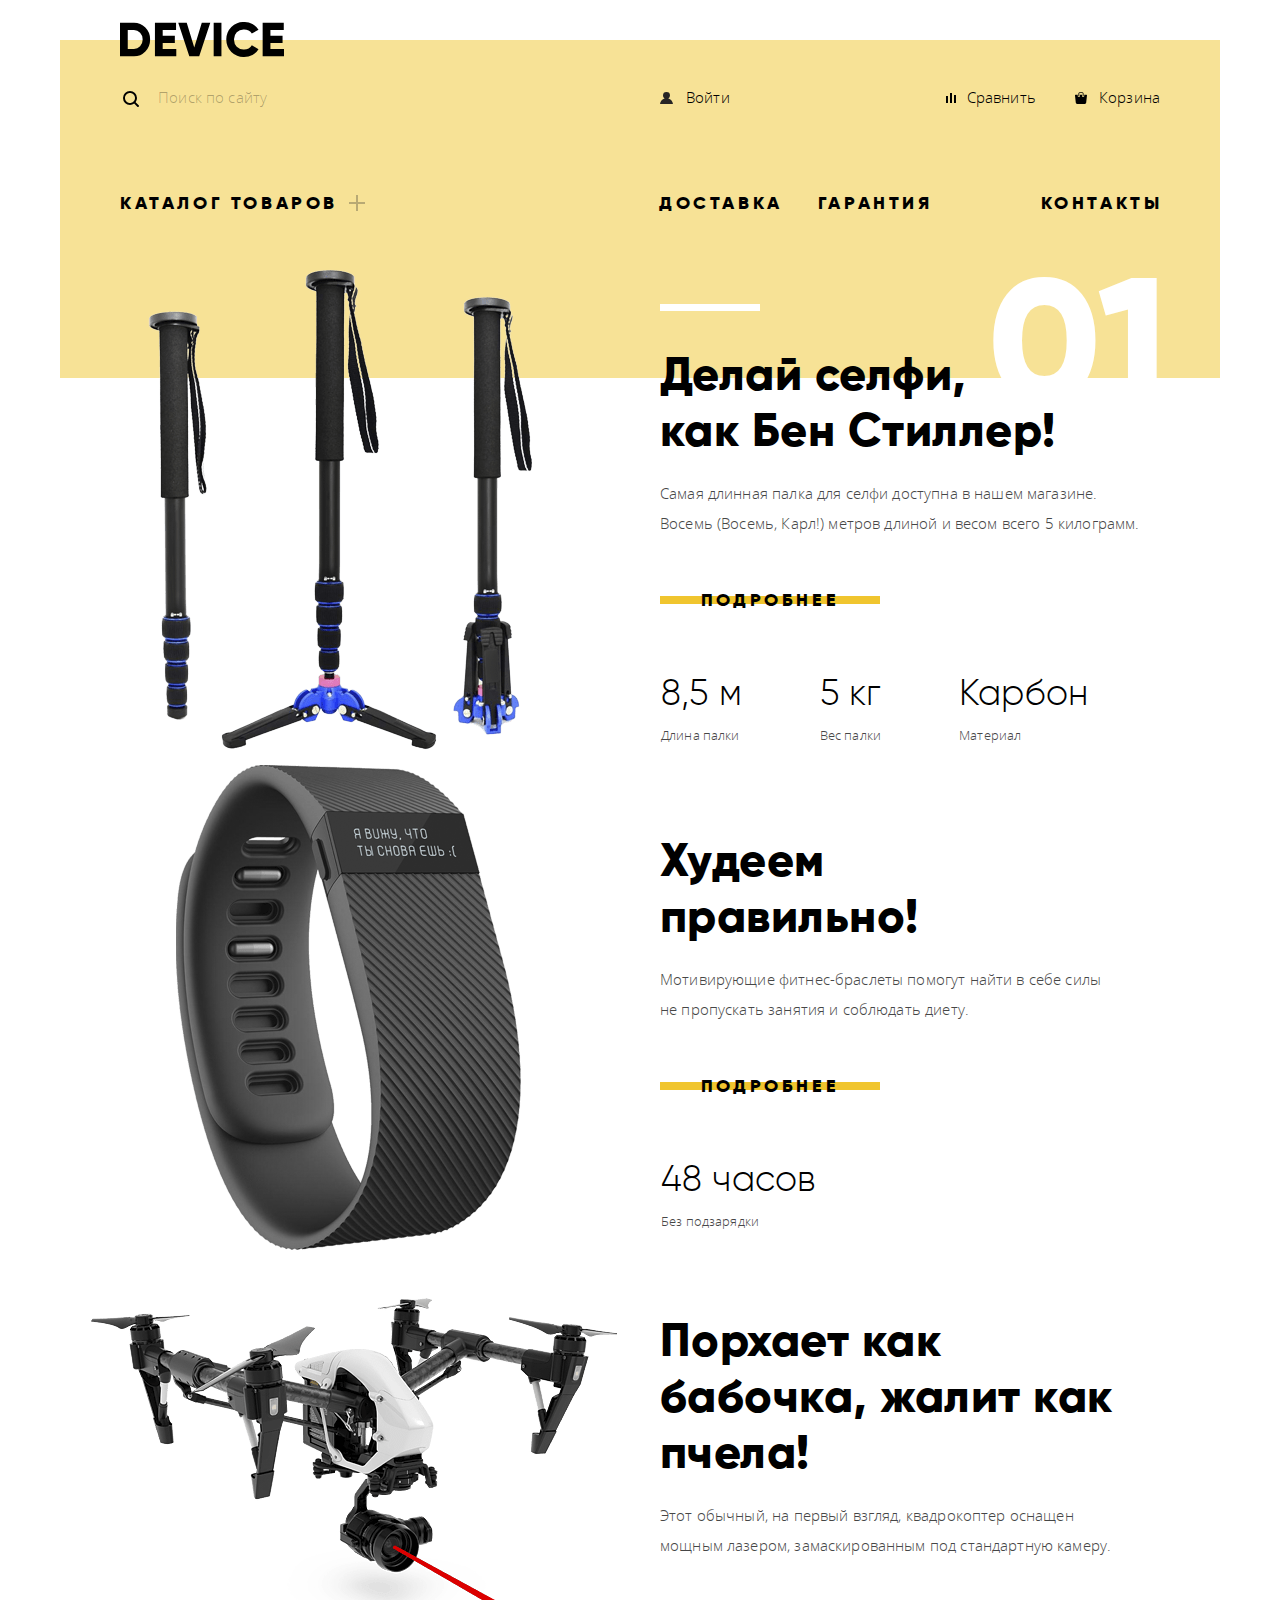
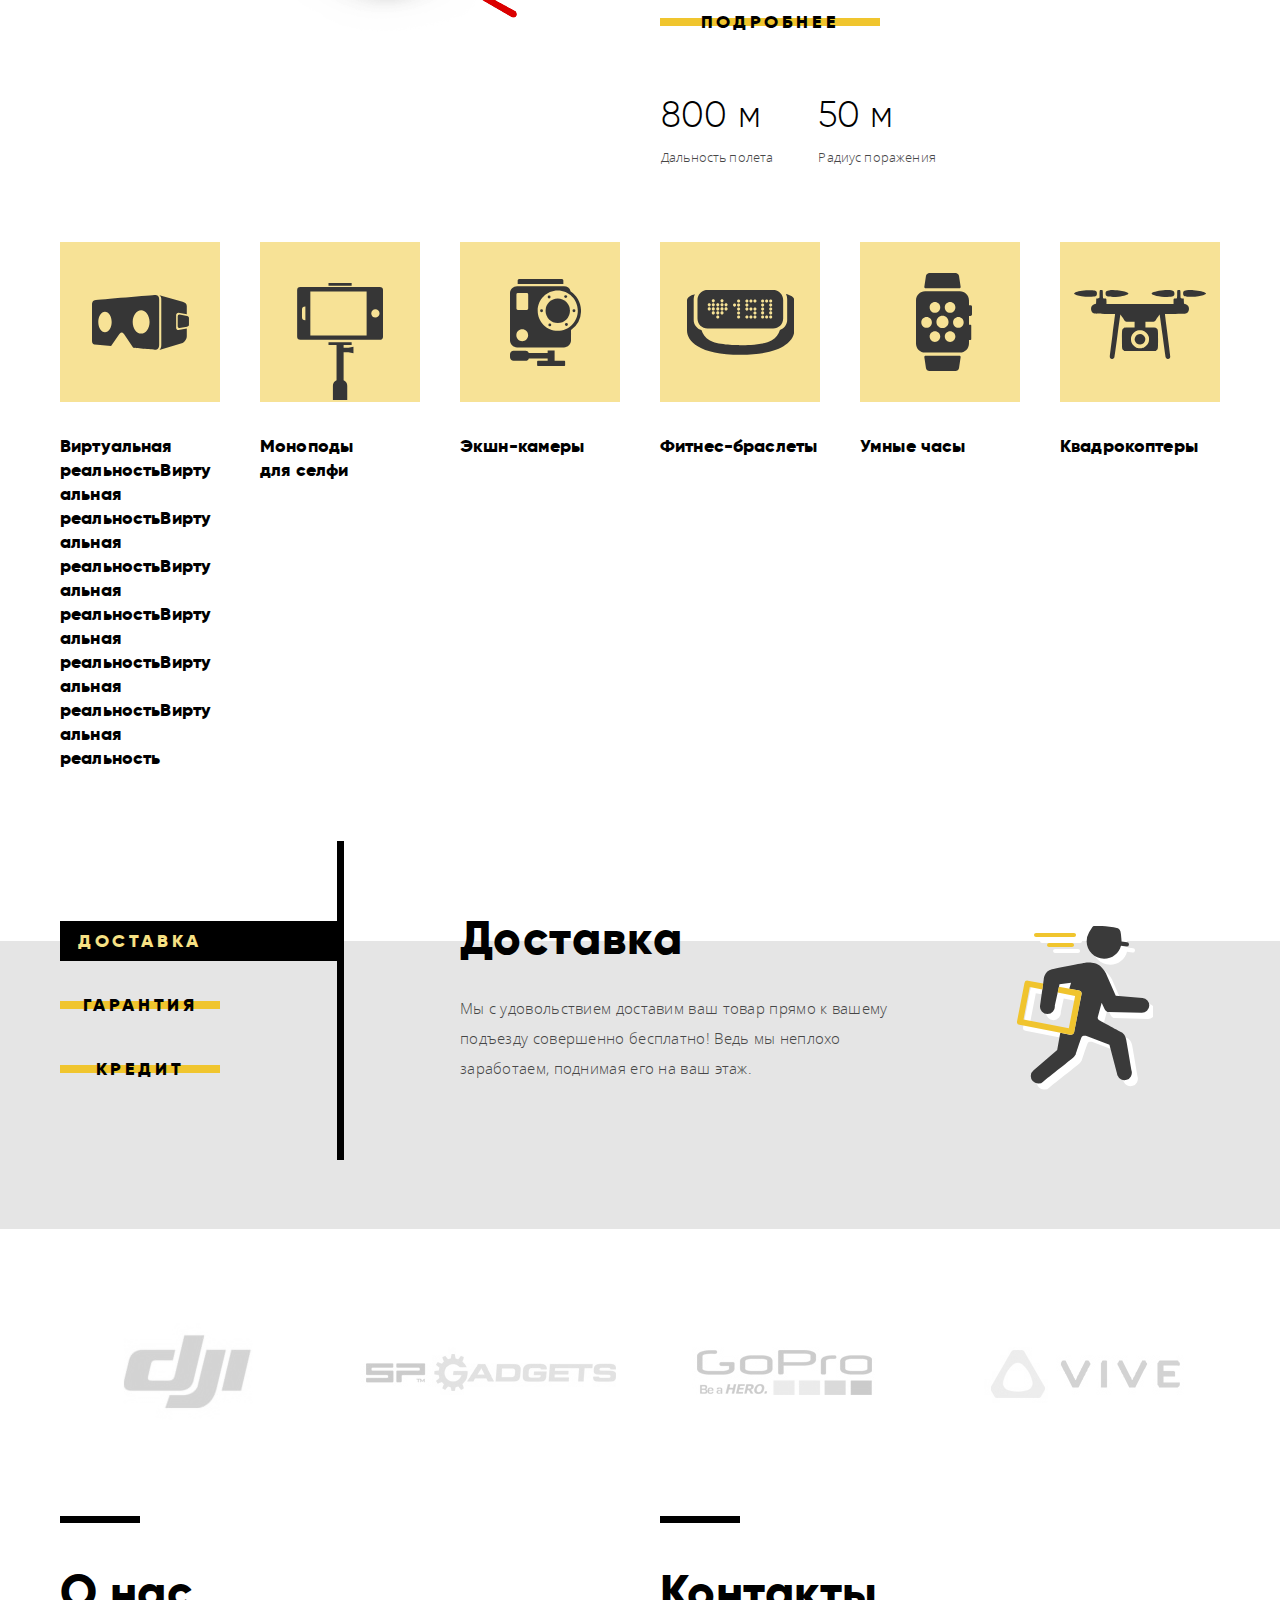
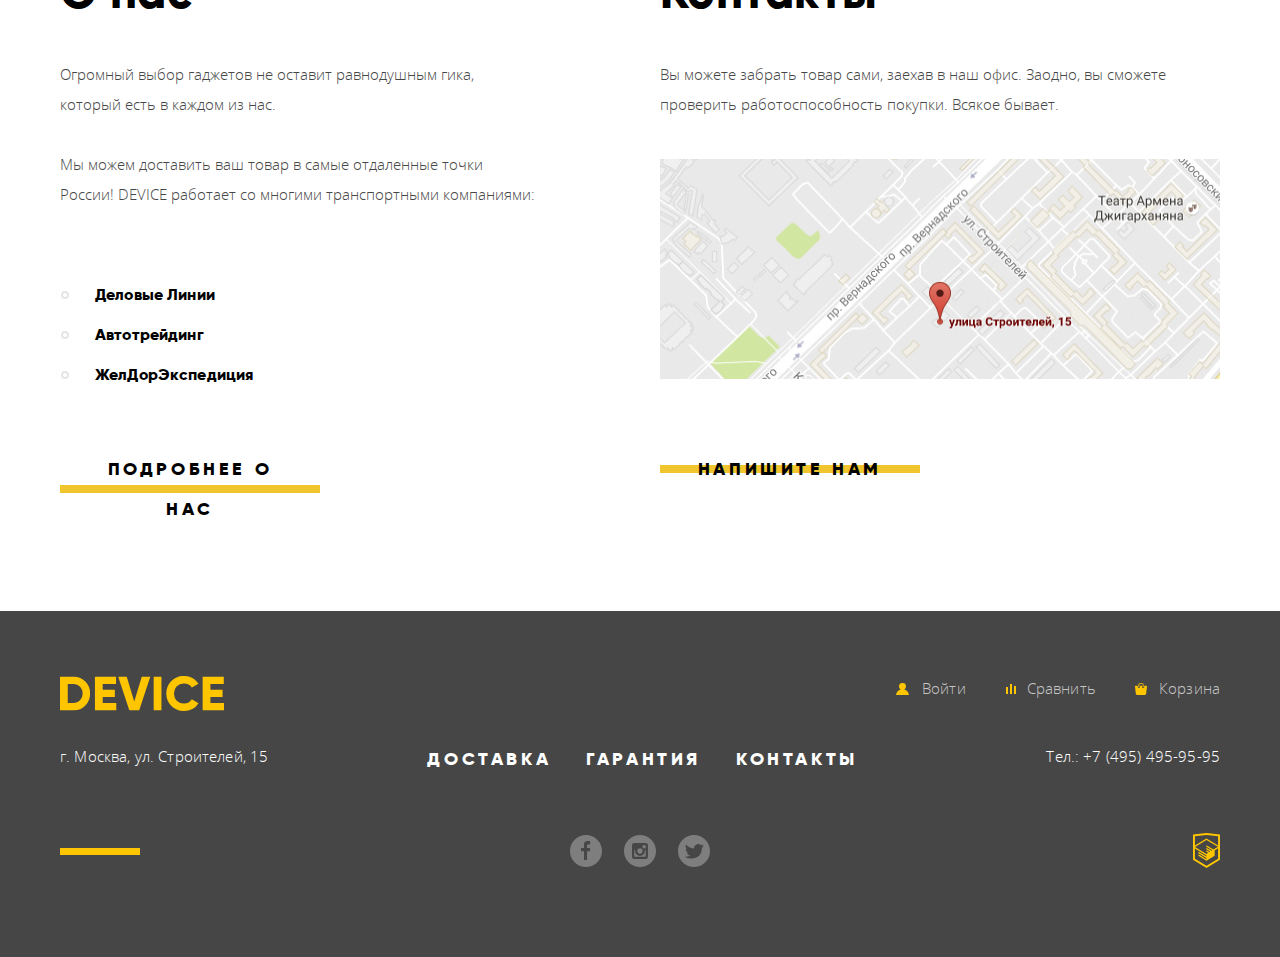
==== commit a0ab70c3: "Начал оживлять слайдеры" ====
--- a/index.html
+++ b/index.html
@@ -71,8 +71,18 @@
         <section class="slides">
           <h2 class="section-title visually-hidden">Акции и популярные товары</h2>
 
+          <input class="slide-1__toggle visually-hidden" id="slide-1" type="radio" name="slider-toggle" checked>
+          <input class="slide-2__toggle visually-hidden" id="slide-2" type="radio" name="slider-toggle">
+          <input class="slide-3__toggle visually-hidden" id="slide-3" type="radio" name="slider-toggle">
+
+          <div class="slides__toggles">
+            <label class="slide__toggle_indicator" for="slide-1"></label>
+            <label class="slide__toggle_indicator" for="slide-2"></label>
+            <label class="slide__toggle_indicator" for="slide-3"></label>
+          </div>
+
           <ol class="slides-list">
-            <li class="slide slide-1" id="slide-1">
+            <li class="slide slide-1">
               <div class="slide__image-container">
                 <img class="slide__image" src="img/slides/monopod-min.png" width="384" height="486" alt="Фото товара Селфи палка">
               </div>
@@ -104,7 +114,7 @@
               </div>
             </li>
 
-            <li class="slide slide-2 visually-hidden" id="slide-2">
+            <li class="slide slide-2">
               <div class="slide__image-container">
                 <img class="slide__image" src="img/slides/fitness_band-min.png" width="345" height="485" alt="Фото товара Фитнес браслет">
               </div>
@@ -128,7 +138,7 @@
               </div>
             </li>
 
-            <li class="slide slide-3 visually-hidden" id="slide-3">
+            <li class="slide slide-3">
               <div class="slide__image-container">
                 <img class="slide__image" src="img/slides/quadrupter-min.png" width="526" height="334" alt="Фото товара Квадрокоптер">
               </div>
@@ -156,18 +166,6 @@
               </div>
             </li>
           </ol>
-
-          <ol class="slides__buttons">
-            <li>
-              <a class="slides__button slides__button--active" href="#slide-1">Первая акция</a>
-            </li>
-            <li>
-              <a class="slides__button" href="#slide-2">Вторая акция</a>
-            </li>
-            <li>
-              <a class="slides__button" href="#slide-3">Третья акция</a>
-            </li>
-          </ol>
         </section>
 
         <section class="popular-categories">
@@ -200,29 +198,33 @@
         <div class="container services__container">
           <h2 class="section-title visually-hidden">Услуги</h2>
 
+          <input class="delivery__toggle visually-hidden" id="delivery" type="radio" name="service-toggle" checked>
+          <input class="warranty__toggle visually-hidden"  id="warranty" type="radio" name="service-toggle">
+          <input class="credit__toggle visually-hidden" id="credit" type="radio" name="service-toggle">
+
           <ul class="services__buttons">
             <li>
-              <a class="button service-button service-button--active" href="#delivery">Доставка</a>
+              <label class="button service-button service-button--active" for="delivery" >Доставка</label>
             </li>
             <li>
-              <a class="button service-button" href="#warranty">Гарантия</a>
+              <label class="button service-button" for="warranty">Гарантия</label>
             </li>
             <li>
-              <a class="button service-button" href="#credit">Кредит</a>
+              <label class="button service-button" for="credit">Кредит</label>
             </li>
           </ul>
 
           <ul class="services-list">
-            <li class="service service--delivery" id="delivery">
+            <li class="service service--delivery">
               <h3 class="service__title">Доставка</h3>
               <p class="service__description">Мы с удовольствием доставим ваш товар прямо к вашему подъезду совершенно бесплатно! Ведь мы неплохо заработаем, поднимая его на ваш этаж.</p>
             </li>
-            <li class="service service--warranty visually-hidden" id="warranty">
+            <li class="service service--warranty visually-hidden">
               <h3 class="service__title">Гарантия</h3>
               <p class="service__description">Если из-за возгорания купленного у нас товара у вас сгорит дом — не переживайте, мы выдадим вам новый.<br>
               Товар, не дом, конечно же.</p>
             </li>
-            <li class="service service--credit visually-hidden" id="credit">
+            <li class="service service--credit visually-hidden">
               <h3 class="service__title">Кредит</h3>
               <p class="service__description">Залезть в долговую яму стало проще! Кредитные консультанты подберут для вас наиболее выгодные условия кредита. Выгодные для нашего банка, разумеется.</p>
             </li>
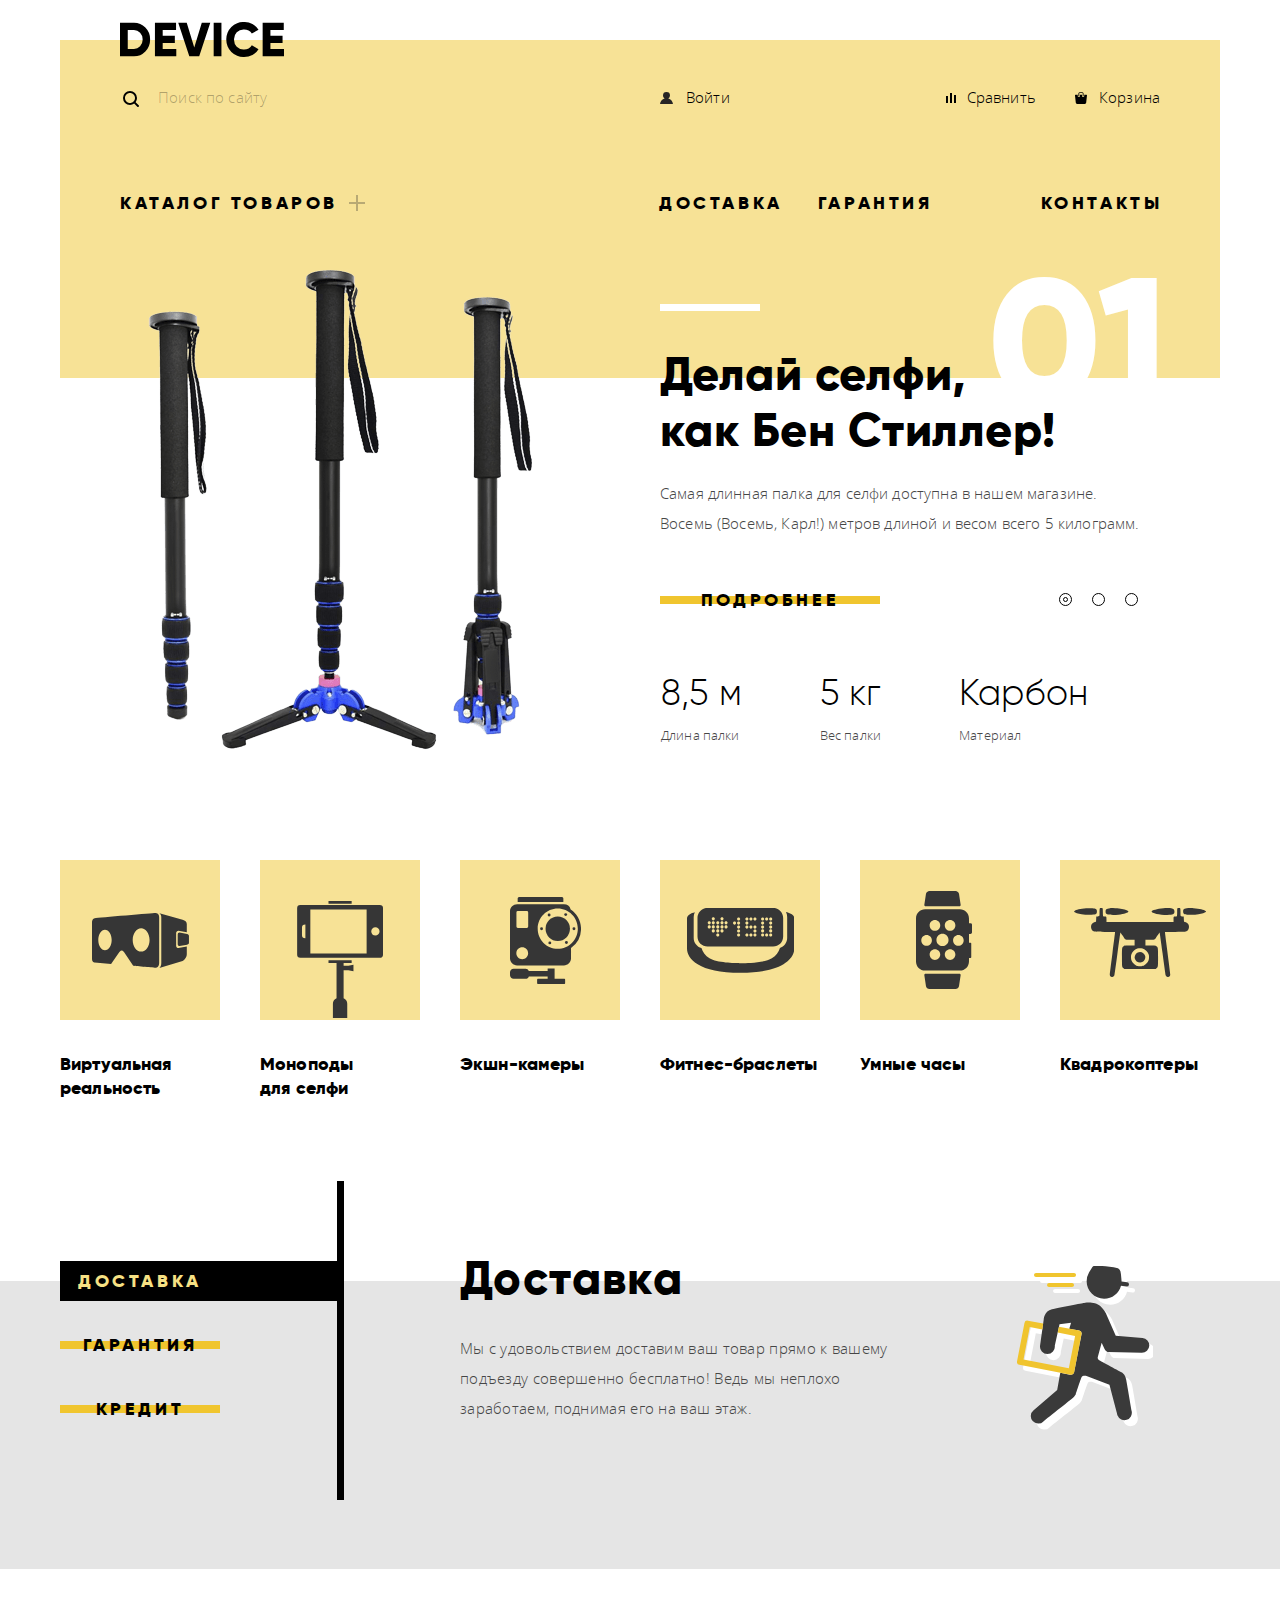
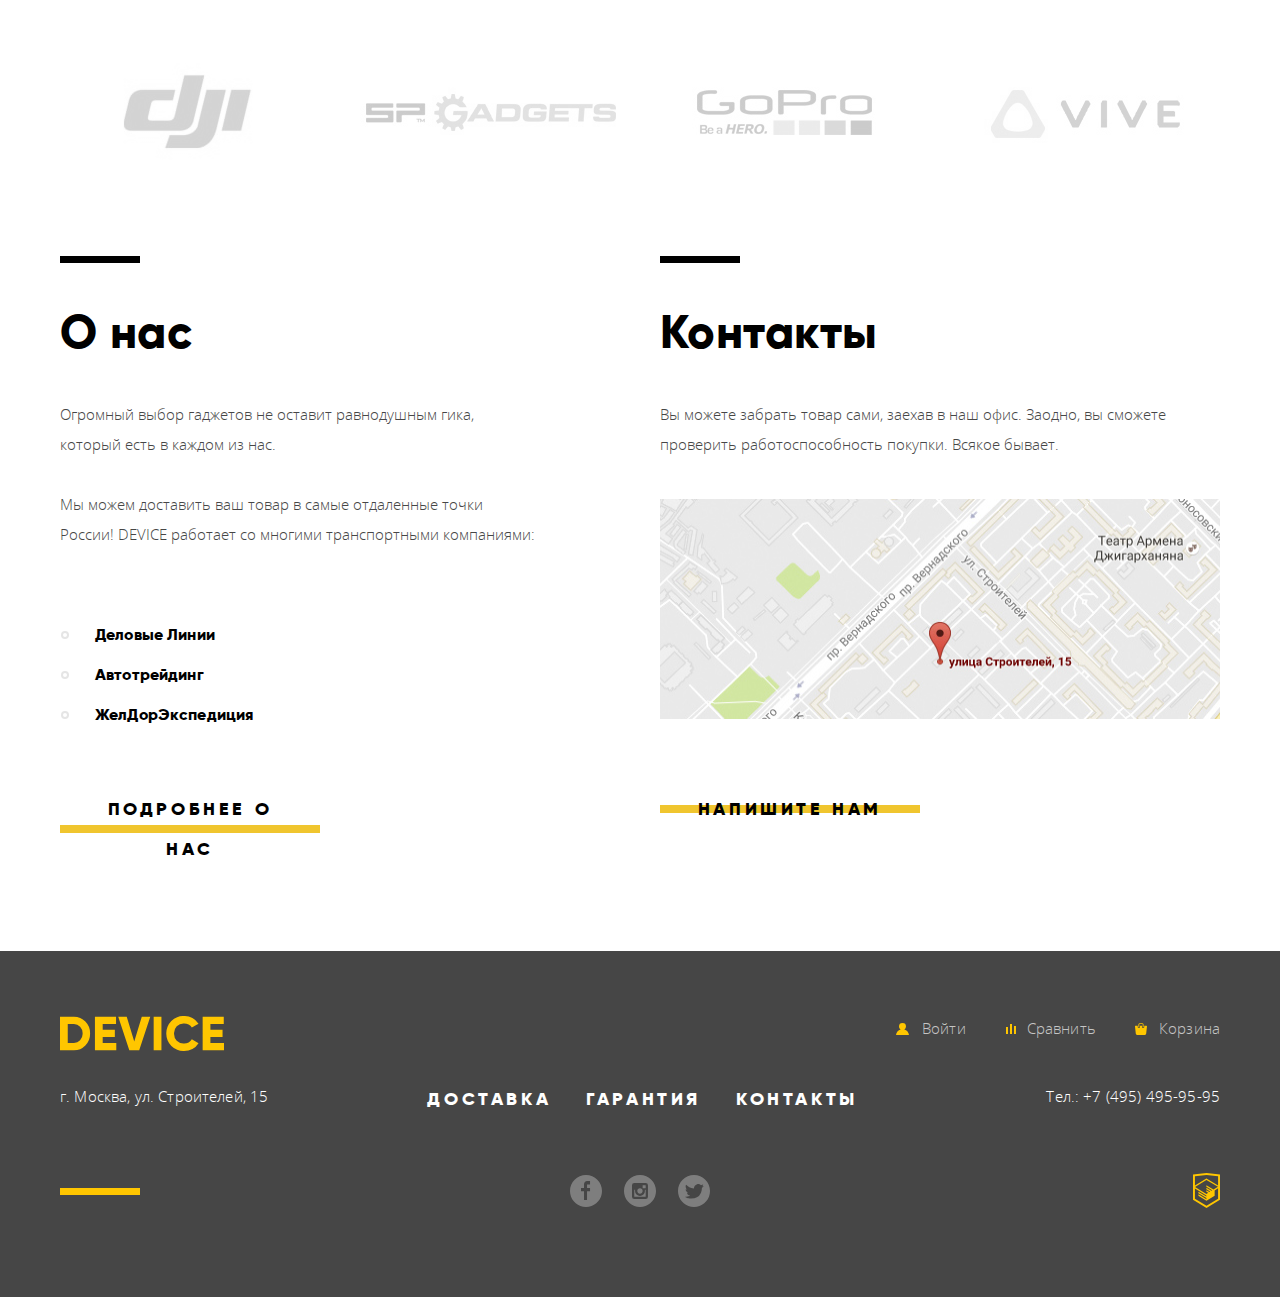
==== commit c5f40907: "Оживил слайдеры" ====
--- a/index.html
+++ b/index.html
@@ -173,7 +173,7 @@
 
           <ul class="catalog-categories-list">
             <li class="catalog-category catalog-category--vr">
-              <a class="catalog-category__button" href="catalog.html">Виртуальная реальностьВиртуальная реальностьВиртуальная реальностьВиртуальная реальностьВиртуальная реальностьВиртуальная реальностьВиртуальная реальность</a>
+              <a class="catalog-category__button" href="catalog.html">Виртуальная реальность</a>
             </li>
             <li class="catalog-category catalog-category--monopod">
               <a class="catalog-category__button catalog-category__button--monopod" href="catalog.html">Моноподы для селфи</a>
@@ -204,7 +204,7 @@
 
           <ul class="services__buttons">
             <li>
-              <label class="button service-button service-button--active" for="delivery" >Доставка</label>
+              <label class="button service-button" for="delivery" >Доставка</label>
             </li>
             <li>
               <label class="button service-button" for="warranty">Гарантия</label>
@@ -219,12 +219,12 @@
               <h3 class="service__title">Доставка</h3>
               <p class="service__description">Мы с удовольствием доставим ваш товар прямо к вашему подъезду совершенно бесплатно! Ведь мы неплохо заработаем, поднимая его на ваш этаж.</p>
             </li>
-            <li class="service service--warranty visually-hidden">
+            <li class="service service--warranty">
               <h3 class="service__title">Гарантия</h3>
               <p class="service__description">Если из-за возгорания купленного у нас товара у вас сгорит дом — не переживайте, мы выдадим вам новый.<br>
               Товар, не дом, конечно же.</p>
             </li>
-            <li class="service service--credit visually-hidden">
+            <li class="service service--credit">
               <h3 class="service__title">Кредит</h3>
               <p class="service__description">Залезть в долговую яму стало проще! Кредитные консультанты подберут для вас наиболее выгодные условия кредита. Выгодные для нашего банка, разумеется.</p>
             </li>
--- a/css/style.min.css
+++ b/css/style.min.css
@@ -1 +1 @@
-@font-face{font-weight:300;font-family:"Open Sans";font-style:normal;src:url("../fonts/opensanslight.woff") format("woff"),url("../fonts/opensanslight.woff2") format("woff2")}@font-face{font-weight:400;font-family:"Open Sans";font-style:normal;src:url("../fonts/opensans.woff") format("woff"),url("../fonts/opensans.woff2") format("woff2")}@font-face{font-weight:300;font-family:"Gilroy";font-style:normal;src:url("../fonts/gilroylight.woff") format("woff"),url("../fonts/gilroylight.woff2") format("woff2")}@font-face{font-weight:800;font-family:"Gilroy";font-style:normal;src:url("../fonts/gilroyextrabold.woff") format("woff"),url("../fonts/gilroyextrabold.woff2") format("woff2")}body{margin:0;padding:0;font-weight:300;font-size:15px;line-height:30px;font-family:"Open Sans",Arial,sans-serif;color:#464646;letter-spacing:.01em;background-color:#fff}a{color:#000;text-decoration:none}img{max-width:100%;height:auto}.visually-hidden:not(:focus):not(:active),input[type="checkbox"].visually-hidden,input[type="radio"].visually-hidden{position:absolute;width:1px;height:1px;margin:-1px;padding:0;overflow:hidden;white-space:nowrap;border:0;clip:rect(0 0 0 0);clip-path:inset(100%);-webkit-clip-path:inset(100%)}.container{width:1160px;margin:0 auto;padding:0 20px}.main-content__title{margin:0;margin-top:36px;margin-bottom:21px;padding:0;padding-left:60px;font-weight:800;font-size:47px;line-height:48px;font-family:"Gilroy",Arial,sans-serif;color:#000;letter-spacing:.01em}.section-title{margin:0;margin-bottom:43px;padding:0;font-weight:800;font-size:47px;line-height:48px;font-family:"Gilroy",Arial,sans-serif;color:#000;letter-spacing:.01em}.form-section{margin:0;margin-top:27px;padding:0;border:0;border-top:2px solid #000}.form-section__title{margin:0;margin-top:10px;padding:0;font-weight:800;font-size:18px;line-height:24px;font-family:"Gilroy",Arial,sans-serif;color:#000}.form__components-list{margin:0;margin-top:16px;padding:0;list-style:none}.form-checkbox{position:relative;padding-left:40px;font-size:14px;line-height:40px;color:#000;cursor:pointer}.form-checkbox input[type="checkbox"]+.checkbox-indicator{position:absolute;top:0;left:0;width:27px;height:23px;background:url("../img/checkbox_off.svg") 0 0 no-repeat}.form-checkbox input[type="checkbox"]:checked+.checkbox-indicator{background-image:url("../img/checkbox_on.svg")}.form-radio{position:relative;padding-left:40px;font-size:14px;line-height:40px;color:#000;cursor:pointer}.form-radio input[type="radio"]+.checkbox-indicator{position:absolute;top:50%;left:0;width:17px;height:17px;margin-top:-11px;border:4px solid #000;border-radius:50%}.form-radio input[type="radio"]:checked+.checkbox-indicator::before{content:"";position:absolute;top:50%;left:50%;width:9px;height:9px;margin-top:-4px;margin-left:-4px;background-color:#000;border-radius:50%}.form-checkbox:hover input[type="checkbox"]+.checkbox-indicator,.form-radio:hover input[type="radio"]+.checkbox-indicator{opacity:.6}.form-checkbox:active input[type="checkbox"]+.checkbox-indicator,.form-radio:active input[type="radio"]+.checkbox-indicator{opacity:1}.form-checkbox input[type="checkbox"]:disabled+.checkbox-indicator,.form-radio input[type="radio"]:disabled+.checkbox-indicator{opacity:.25}.form-checkbox input[type="checkbox"]:focus+.checkbox-indicator,.form-radio input[type="radio"]:focus+.checkbox-indicator{outline:thin dotted;outline:5px auto -webkit-focus-ring-color}.form__label{display:inline-block;margin:12px 0 7px;font-weight:800;font-size:18px;line-height:24px;font-family:"Gilroy",Arial,sans-serif;vertical-align:top;color:#000}.form-input{-webkit-box-sizing:border-box;box-sizing:border-box;width:100%;margin:0;padding:15px 19px 18px;font-weight:400;font-size:14px;line-height:18px;font-family:"Open Sans",Arial,sans-serif;color:#464646;letter-spacing:normal;background-color:#f2f2f2;border:0}.form-input:hover{background-color:#ebebeb}.form-input:focus{background-color:#fff;outline:3px solid #f7e296}.form-input:invalid{background-color:#f6dada}.form-input::-webkit-input-placeholder{color:rgba(70,70,70,0.4)}.form-input:-ms-input-placeholder{color:rgba(70,70,70,0.4)}.form-input::-ms-input-placeholder{color:rgba(70,70,70,0.4)}.form-input::placeholder{color:rgba(70,70,70,0.4)}.button{position:relative;z-index:1;display:inline-block;-webkit-box-sizing:border-box;box-sizing:border-box;min-height:40px;padding:0 20px;font-weight:700;font-size:18px;line-height:40px;font-family:"Gilroy",Arial,sans-serif;vertical-align:middle;text-align:center;color:#000;text-transform:uppercase;letter-spacing:.2em;background-color:transparent;border:0}.button::before{content:"";position:absolute;top:50%;left:0;z-index:-1;width:100%;height:8px;margin-top:-4px;background-color:#f0c52e}.button:hover::before{top:0;height:100%;margin:0}.button:active{color:rgba(0,0,0,0.3)}.breadcrumbs{display:-webkit-box;display:-ms-flexbox;display:flex;margin:0;margin-bottom:43px;padding:0;padding-left:21px;list-style:none}.breadcrumb-item{position:relative;padding-left:38px}.breadcrumb-item:not(:first-child)::before{content:"";position:absolute;top:12px;left:16px;display:block;width:4px;height:7px;background:url("../img/nav-arrow.svg") 0 0 no-repeat}.breadcrumb-item__link{font-weight:300;font-size:14px;line-height:24px;font-family:"Open Sans",Arial,sans-serif;color:rgba(0,0,0,0.3)}.breadcrumb-item__link:hover,.breadcrumb-item__link:focus{color:rgba(0,0,0,0.6)}.breadcrumb-item__link:active{color:rgba(0,0,0,0.1)}.main-header{position:relative;display:-webkit-box;display:-ms-flexbox;display:flex;-ms-flex-direction:column;flex-direction:column;margin-top:40px;padding:42px 60px 48px;background-color:#f7e296;-webkit-box-direction:normal;-webkit-box-orient:vertical}.main-header__row{display:-webkit-box;display:-ms-flexbox;display:flex;flex-shrink:0;margin-bottom:27px;-ms-flex-negative:0}.home-link:hover,.home-link:focus{opacity:.6}.home-link:active{opacity:.3}.main-header__home-link{position:absolute;top:-18px}.logo{width:164px;height:35px}.main-button{display:block;margin-left:37px;vertical-align:middle;color:#000}.main-button:hover,.main-button:focus{opacity:.6}.main-button:active{opacity:.3}.main-button--align--right{margin-left:auto}.main-button__icon{position:relative;padding-left:26px}.main-button__icon::before{content:"";position:absolute;top:9px;left:0;width:13px;height:13px;background-repeat:no-repeat;background-position:center}.main-button__icon--login::before{background-image:url("../img/icons/user.svg")}.main-button__icon--compare::before{left:4px;background-image:url("../img/icons/compare.svg")}.main-button__icon--cart::before{left:2px;background-image:url("../img/icons/cart.svg")}.main-button__logout{margin-left:20px;opacity:.3}.search-form{width:441px;margin:0;margin-right:62px;padding:0}.search-form__query-label{position:relative;display:inline-block;margin:0;padding:0;font-size:0;vertical-align:middle}.search-form__query-label::before{content:"";position:absolute;top:4px;left:3px;width:16px;height:16px;background-image:url("../img/icons/search.svg");background-repeat:no-repeat;background-position:center}.search-form__query{-webkit-box-sizing:border-box;box-sizing:border-box;width:356px;margin:0;margin-left:-5px;padding:0;padding-bottom:8px;padding-left:38px;font:inherit;vertical-align:middle;letter-spacing:inherit;background:0;border:0;border-bottom:2px solid transparent}.search-form__query::-webkit-input-placeholder{color:rgba(0,0,0,0.3)}.search-form__query:-ms-input-placeholder{color:rgba(0,0,0,0.3)}.search-form__query::-ms-input-placeholder{color:rgba(0,0,0,0.3)}.search-form__query::placeholder{color:rgba(0,0,0,0.3)}.search-form__query:focus::-webkit-input-placeholder,.search-form__query:hover::-webkit-input-placeholder{color:rgba(0,0,0,0.6)}.search-form__query:focus:-ms-input-placeholder,.search-form__query:hover:-ms-input-placeholder{color:rgba(0,0,0,0.6)}.search-form__query:focus::-ms-input-placeholder,.search-form__query:hover::-ms-input-placeholder{color:rgba(0,0,0,0.6)}.search-form__query:focus::placeholder,.search-form__query:hover::placeholder{color:rgba(0,0,0,0.6)}.search-form__query:focus{border-bottom:2px solid #000;outline:0}.search-form__button{width:85px;height:49px;margin-top:-10px;margin-left:-4px;font:inherit;vertical-align:middle;text-align:center;color:#000;background:0;border:2px solid #000;visibility:hidden}.search-form__button:focus,.search-form__button:hover,.search-form__query:focus+.search-form__button{visibility:visible}.search-form__button:hover,.search-form__button:focus{color:#fff;background-color:#000}.search-form__button:active{color:rgba(255,255,255,0.3);background-color:#000}.menu{display:-webkit-box;display:-ms-flexbox;display:flex;flex-wrap:nowrap;margin:0;padding:0;list-style:none;-ms-flex-wrap:nowrap}.menu__item{flex-shrink:0;-ms-flex-negative:0}.menu__item:nth-child(2){margin-left:291px}.menu__item:nth-child(3){margin-left:35px}.menu__item:last-child{margin-left:108px}.menu__item--with-submenu{position:relative;padding-right:30px}.menu__item--with-submenu::before,.menu__item--with-submenu::after{content:"";position:absolute;top:14px;right:3px;width:16px;height:2px;background-color:#b8a974}.menu__item--with-submenu::after{-webkit-transform:rotate(90deg);-ms-transform:rotate(90deg);transform:rotate(90deg)}.menu__link{font-weight:800;font-size:18px;line-height:24px;font-family:"Gilroy",Arial,sans-serif;color:#000;text-transform:uppercase;letter-spacing:.2em}.menu__link:hover,.menu__link:focus{opacity:.6}.menu__link:active{opacity:.3}.menu__submenu{position:absolute;left:-60px;z-index:10;display:none;flex-wrap:wrap;width:640px;margin:0;padding:21px 460px 31px 60px;list-style:none;background-color:#f7e296;-ms-flex-wrap:wrap}.menu__submenu-item{width:200px}.menu__submenu-item--col1{margin-right:40px}.menu__submenu-item--new-line{width:240px}.menu__link:focus+.menu__submenu,.menu__item--with-submenu:hover>.menu__submenu,.menu__submenu:focus{display:-webkit-box;display:-ms-flexbox;display:flex}.menu__submenu-link{display:block;padding-bottom:6px;color:#000}.menu__submenu-link:hover,.menu__submenu-link:focus{opacity:.6}.menu__submenu-link:active{opacity:.3}.menu--white .menu__link{color:#fff}.slides{position:relative;min-height:520px;margin-bottom:74px;-webkit-box-shadow:inset 0 112px 0 0 #f7e296;box-shadow:inset 0 112px 0 0 #f7e296}.slides::before{content:"";position:absolute;top:38px;right:460px;width:100px;height:7px;background-color:#fff}.slides-list{margin:0;padding:0;list-style:none;counter-reset:slides-counter}.slide{position:relative;display:-webkit-box;display:-ms-flexbox;display:flex;justify-content:space-between;counter-increment:slides-counter;-webkit-box-pack:justify;-ms-flex-pack:justify}.slide::before{content:"0" counter(slides-counter);position:absolute;top:61px;left:905px;font-weight:800;font-size:179px;font-family:"Gilroy",Arial,sans-serif;color:#fff}.slide-1::before{left:928px}.slide-2::before{left:905px}.slide-3::before{left:901px}.slide__image-container{position:relative;width:560px}.slide__image{display:block}.slide-1 .slide__image{margin:0 auto}.slide-2 .slide__image{position:absolute;top:13px;left:116px}.slide-3 .slide__image{position:absolute;top:66px;left:31px}.slide__details{z-index:1;display:-webkit-box;display:-ms-flexbox;display:flex;-ms-flex-direction:column;flex-direction:column;width:501px;padding-right:59px;-webkit-box-direction:normal;-webkit-box-orient:vertical}.slide__lead{display:block;margin-top:80px;font-weight:800;font-size:47px;line-height:56px;font-family:"Gilroy",Arial,sans-serif;color:#000;letter-spacing:.01em}.slide__description{margin:0;margin-top:20px;padding:0;padding-right:40px}.slide-1 .slide__description{padding-right:20px}.slide__detail-button{width:220px;margin:42px 0 48px}.slide__parameters{-ms-flex-order:3;order:3;border-collapse:collapse;-webkit-box-ordinal-group:4}.slide__parameters tbody{display:-webkit-box;display:-ms-flexbox;display:flex;margin-left:-76px}.slide__parameters tr{display:-webkit-box;display:-ms-flexbox;display:flex;-ms-flex-direction:column;flex-direction:column;margin-left:76px;-webkit-box-direction:normal;-webkit-box-orient:vertical}.slide-3 .slide-3__parameter-2{margin-left:43px}.slide__parameter-name{display:block;-ms-flex-order:1;order:1;padding-top:7px;font-size:13px;line-height:20px;-webkit-box-ordinal-group:2}.slide__parameter-value{display:block;font-weight:300;font-size:36px;line-height:48px;font-family:"Gilroy",Arial,sans-serif;color:#000}.slides__buttons{position:absolute;right:93px;bottom:177px;display:-webkit-box;display:-ms-flexbox;display:flex;margin:0;padding:0;list-style:none}.slides__button{position:relative;width:12px;height:12px;margin-left:31px;font-size:0}.slides__button::before{content:"";position:absolute;top:0;left:0;width:11px;height:11px;border:1px solid #000;border-radius:50%}.slides__button--active::after{content:"";position:absolute;top:4px;left:4px;width:3px;height:3px;border:1px solid #000;border-radius:50%}.popular-categories{margin-bottom:71px}.catalog-categories-list{display:-webkit-box;display:-ms-flexbox;display:flex;flex-wrap:wrap;margin:0;margin-top:-40px;margin-left:-40px;padding:0;list-style:none;-ms-flex-wrap:wrap}.catalog-category{width:160px;margin-top:40px;margin-left:40px}.catalog-category__button{position:relative;display:block;-webkit-box-sizing:border-box;box-sizing:border-box;min-height:250px;padding-top:192px;font-weight:800;font-size:18px;line-height:24px;font-family:"Gilroy",Arial,sans-serif;color:#000;word-wrap:break-word}.catalog-category__button--monopod{padding-right:33px}.catalog-category__button::before{content:"";position:absolute;top:0;left:0;width:160px;height:160px;background-color:#f7e296}.catalog-category__button:hover::before,.catalog-category__button:focus::before{background-color:#f0c52e}.catalog-category__button::after{content:"";position:absolute;top:0;left:0;width:160px;height:160px;background-repeat:no-repeat;background-position:center}.catalog-category--vr .catalog-category__button::after{background-image:url("../img/categories/vr.svg")}.catalog-category--monopod .catalog-category__button::after{top:19px;background-image:url("../img/categories/monopod.svg")}.catalog-category--action-camera .catalog-category__button::after{left:5px;background-image:url("../img/categories/action_camera.svg")}.catalog-category--fitness-band .catalog-category__button::after{background-image:url("../img/categories/fitness_band.svg")}.catalog-category--smart-watch .catalog-category__button::after{left:4px;background-image:url("../img/categories/smart_watch.svg")}.catalog-category--quadrupter .catalog-category__button::after{top:2px;background-image:url("../img/categories/quadrupter.svg")}.catalog-category__button:active{color:rgba(0,0,0,0.3)}.catalog-category__button:active::after{opacity:.3}.services{min-width:1200px;min-height:288px;margin-bottom:94px;padding-top:100px;background-color:#e5e5e5;background-clip:content-box}.services__container{display:-webkit-box;display:-ms-flexbox;display:flex;justify-content:space-between;margin-top:-100px;-webkit-box-pack:justify;-ms-flex-pack:justify}.services__buttons{width:277px;min-height:263px;margin:0;padding:0;padding-top:56px;list-style:none;border-right:7px solid #000}.services__buttons li{margin-top:24px}.service-button{-webkit-box-sizing:content-box;box-sizing:content-box;width:160px;padding:0}.service-button--active,.service-button:active{padding-right:120px;color:#f7e184;background-color:#000}.service-button--active::before,.service-button:active::before{display:none}.services-list{width:700px;margin:0;margin-left:auto;padding:0;padding-right:60px;list-style:none}.service{position:relative}.service::before{content:"";position:absolute;background-repeat:no-repeat}.service--delivery::before{top:19px;right:7px;width:136px;height:164px;background-image:url("../img/delivery.svg")}.service--warranty::before{top:-5px;right:-14px;width:171px;height:195px;background-image:url("../img/warranty.svg")}.service--credit::before{top:-5px;right:9px;width:156px;height:188px;background-image:url("../img/credit.svg")}.service__title{margin:0;margin-top:66px;padding:0;font-weight:800;font-size:47px;line-height:63px;font-family:"Gilroy",Arial,sans-serif;color:#000;letter-spacing:.03em}.service__description{margin:0;margin-top:23px;padding:0;padding-right:255px;letter-spacing:.02em}.brands{margin-bottom:80px}.brands-list{display:-webkit-box;display:-ms-flexbox;display:flex;flex-wrap:wrap;justify-content:center;margin:0;margin-left:-40px;padding:0;list-style:none;-webkit-box-pack:center;-ms-flex-pack:center;-ms-flex-wrap:wrap}.brand{width:260px;height:100px;margin-left:40px;opacity:.2;-webkit-filter:grayscale(100%);filter:grayscale(100%)}.brand:hover{opacity:1;-webkit-filter:none;filter:none}.about-and-contacts-row{display:-webkit-box;display:-ms-flexbox;display:flex;justify-content:space-between;-webkit-box-pack:justify;-ms-flex-pack:justify}.about{position:relative;width:475px;padding-top:65px;padding-right:80px}.about::before{content:"";position:absolute;top:13px;left:0;display:block;width:80px;height:7px;background-color:#000}.about__text{margin:0;margin-bottom:30px;padding:0;letter-spacing:0}.delivery-list{margin:0;margin-top:66px;padding:0;list-style:none}.delivery-item{position:relative;padding-left:35px;font-weight:800;font-size:16px;line-height:40px;font-family:"Gilroy",Arial,sans-serif;color:#000}.delivery-item::before{content:"";position:absolute;top:16px;left:1px;width:4px;height:4px;border:2px solid #e5e5e5;border-radius:50%}.about__button{width:260px;margin-top:54px}.contacts{position:relative;width:560px;padding-top:65px}.contacts::before{content:"";position:absolute;top:13px;left:0;display:block;width:80px;height:7px;background-color:#000}.contacts__text{margin:0;margin-bottom:40px;padding:0;letter-spacing:0}.contacts__map-image{width:560px;height:220px}.contacts__button{width:260px;margin-top:61px}.main-footer{min-width:1200px;margin-top:82px;padding:65px 0 80px;color:#fff;background-color:#464646}.main-footer__row1{display:-webkit-box;display:-ms-flexbox;display:flex;justify-content:space-between;margin-bottom:21px;-webkit-box-pack:justify;-ms-flex-pack:justify}.main-footer__row2{display:-webkit-box;display:-ms-flexbox;display:flex;margin-bottom:45px}.main-footer__row3{position:relative;display:-webkit-box;display:-ms-flexbox;display:flex}.main-footer__row3::before{content:"";position:absolute;bottom:22px;left:0;display:block;width:80px;height:7px;background-color:#ffc600}.main-footer__buttons{display:-webkit-box;display:-ms-flexbox;display:flex;min-width:361px;margin-top:-3px}.main-footer__buttons .main-button{color:rgba(255,255,255,0.7)}.main-footer__buttons .main-button:hover,.main-footer__buttons .main-button:focus{color:rgba(255,255,255,1)}.main-footer__buttons .main-button:active{color:rgba(255,255,255,0.3)}.main-footer__buttons .main-button__icon--login::before{background-image:url("../img/icons/user_yellow.svg")}.main-footer__buttons .main-button__icon--compare::before{left:4px;background-image:url("../img/icons/compare_yellow.svg")}.main-footer__buttons .main-button__icon--cart::before{left:2px;background-image:url("../img/icons/cart_yellow.svg")}.main-footer__navigation{-ms-flex-order:1;order:1;margin-top:3px;margin-left:124px;-webkit-box-ordinal-group:2}.main-footer__navigation .menu__item{margin-left:35px}.main-footer__address{-ms-flex-order:0;order:0;margin:0;padding:0;-webkit-box-ordinal-group:1}.main-footer__phone{-ms-flex-order:2;order:2;margin:0;margin-left:auto;padding:0;-webkit-box-ordinal-group:3}.main-footer__link{color:#fff}.main-footer-socials{margin-top:16px;margin-left:510px}.main-footer--catalog{margin-top:0}.socials-list{display:-webkit-box;display:-ms-flexbox;display:flex;justify-content:space-between;width:140px;margin:0;padding:0;list-style:none;-webkit-box-pack:justify;-ms-flex-pack:justify}.social-item__button{color:#fff;opacity:.3}.social-item__button:hover,.social-item__button:focus{opacity:.6}.social-item__button:active{opacity:.1}.social-item__image{width:32px;height:32px}.copyright-button{margin-top:14px;margin-left:483px;color:#ffc600}.copyright-button:hover,.copyright-button:focus{opacity:.6}.copyright-button:active{opacity:.3}.copyright-button__image{width:27px;height:35px}.catalog{display:-webkit-box;display:-ms-flexbox;display:flex}.catalog-filter{flex-grow:1;flex-shrink:0;width:330px;background-color:#eee;-webkit-box-flex:1;-ms-flex-negative:0;-ms-flex-positive:1}.catalog-filter-header{display:-webkit-box;display:-ms-flexbox;display:flex;justify-content:flex-end;background-color:#dcdcdc;-webkit-box-pack:end;-ms-flex-pack:end}.catalog-filter__title{-webkit-box-sizing:border-box;box-sizing:border-box;width:330px;margin:0;margin-top:24px;margin-bottom:23px;padding-left:61px;font-weight:800;font-size:16px;line-height:24px;font-family:"Gilroy",Arial,sans-serif;text-transform:uppercase;letter-spacing:.23em}.catalog-filter__form{-webkit-box-sizing:border-box;box-sizing:border-box;width:271px;margin-top:68px;margin-left:auto;padding-right:70px}.price-filter{margin-top:23px}.price-filter__range{position:relative;height:12px;padding-top:12px}.price-filter__range-scale{height:2px;background-color:#dbdbdb}.price-filter__range-bar{width:59%;height:2px;background-color:#91c92f}.price-filter__range-toggle{position:absolute;top:2px;left:0;width:4px;height:4px;padding:0;background-color:#ababab;border:8px solid #fff;border-radius:50%;-webkit-box-shadow:0 2px 1px 0 #cfcfcf;box-shadow:0 2px 1px 0 #cfcfcf;cursor:pointer}.price-filter__range-toggle:active{width:5px;height:5px}.price-filter__range-toggle--min{left:-5px}.price-filter__range-toggle--max{left:108px}.price-filter__controls{font-size:0;opacity:.2}.price-filter__label{display:inline-block;width:90px;font-weight:300;font-size:14px;line-height:20px;font-family:"Gilroy",Arial,sans-serif;vertical-align:top}.price-filter__input{width:55px;padding:2px 0;font-weight:300;font-size:14px;font-family:"Gilroy",Arial,sans-serif;color:#000;background:0;border:0}.form-section__bluetooth{margin-top:33px}.catalog-filter__button{width:200px;margin-top:33px}.catalog-main{flex-grow:1;width:830px;-webkit-box-flex:1;-ms-flex-positive:1}.catalog-sort{background-color:#ebebeb}.catalog-sort__container{display:-webkit-box;display:-ms-flexbox;display:flex;width:760px;min-height:70px;padding-left:70px}.catalog-sort__title{margin:0;margin-top:23px;font-weight:800;font-size:16px;line-height:24px;font-family:"Gilroy",Arial,sans-serif;vertical-align:middle;text-transform:uppercase;letter-spacing:.23em}.catalog-sort__list{display:-webkit-box;display:-ms-flexbox;display:flex;margin:0;margin-top:18px;margin-left:21px;padding:0;list-style:none}.catalog-sort__item{margin-left:29px}.catalog-sort__link{font-weight:400;font-size:14px;line-height:18px;color:rgba(0,0,0,0.3)}.catalog-sort__link:hover,.catalog-sort__link:focus{color:rgba(0,0,0,0.6)}.catalog-sort__link:active{color:#000}.catalog-sort__item--active .catalog-sort__link{color:#000}.catalog-sort__order-list{display:-webkit-box;display:-ms-flexbox;display:flex;margin:0;margin-top:30px;margin-left:auto;padding:0;list-style:none}.catalog-sort__order-item{margin-left:20px}.catalog-sort__order-link{position:relative;display:block;width:10px;font-size:0}.catalog-sort__order-link:before{content:"";position:absolute;display:block;border:10px solid #000;border-right-width:5px;border-right-color:transparent;border-left-width:5px;border-left-color:transparent;opacity:.2}.catalog-sort__order-link--order--asc:before{border-bottom-width:0}.catalog-sort__order-link--order--desc:before{border-top-width:0}.catalog-sort__item--active .catalog-sort__order-link:before{opacity:1}.catalog-items{width:760px;padding:70px 0 77px 70px}.catalog-items-list{display:-webkit-box;display:-ms-flexbox;display:flex;flex-wrap:wrap;margin:0;margin-top:-45px;margin-left:-40px;padding:0;list-style:none;-ms-flex-wrap:wrap}.catalog-item{position:relative;display:-webkit-box;display:-ms-flexbox;display:flex;flex-shrink:0;-ms-flex-direction:column;flex-direction:column;width:360px;margin-top:45px;margin-left:40px;-webkit-box-direction:normal;-webkit-box-orient:vertical;-ms-flex-negative:0}.catalog-item__description{display:-webkit-box;display:-ms-flexbox;display:flex;justify-content:space-between;align-items:flex-start;margin-top:31px;-webkit-box-align:start;-webkit-box-pack:justify;-ms-flex-align:start;-ms-flex-pack:justify}.catalog-item__title{width:260px;margin:0;font-weight:800;font-size:18px;line-height:24px;font-family:"Gilroy",Arial,sans-serif;color:#000}.catalog-item__title--less-width{width:200px}.catalog-item__price{flex-shrink:0;padding-left:20px;font-weight:300;font-size:16px;line-height:24px;font-family:"Gilroy",Arial,sans-serif;color:#464646;-ms-flex-negative:0}.catalog-item__controls{position:absolute;top:0;left:0;display:none;-ms-flex-direction:column;flex-direction:column;justify-content:center;align-items:center;width:360px;height:380px;background-color:rgba(255,255,255,0.7);-webkit-box-align:center;-webkit-box-direction:normal;-webkit-box-orient:vertical;-webkit-box-pack:center;-ms-flex-align:center;-ms-flex-pack:center}.catalog-item:hover .catalog-item__controls{display:-webkit-box;display:-ms-flexbox;display:flex}.catalog-item__button-into-cart{width:200px;margin-top:35px}.catalog-item__button-to-compare{margin-top:15px;font-size:13px;line-height:20px;color:rgba(0,0,0,0.5)}.catalog-item__button-to-compare:hover,.catalog-item__button-to-compare:focus{color:#000}.catalog-item__button-to-compare:active{color:rgba(0,0,0,0.2)}.catalog-item__new{position:absolute;top:29px;right:26px;display:block;width:58px;height:58px;font-size:0;border:2px solid rgba(0,0,0,0.1);border-radius:50%}.catalog-item__new::before{content:"NEW";position:absolute;top:50%;left:50%;margin-top:-11px;margin-left:-14px;font-weight:800;font-size:14px;line-height:24px;font-family:"Gilroy",Arial,sans-serif;color:rgba(0,0,0,0.2)}.pagination{display:-webkit-box;display:-ms-flexbox;display:flex;align-items:center;margin:0;padding:0;list-style:none;font-weight:800;font-size:16px;line-height:24px;font-family:"Gilroy",Arial,sans-serif;color:#000;text-transform:uppercase;letter-spacing:.2em;background-color:#ebebeb;-webkit-box-align:center;-ms-flex-align:center}.pagination-item:first-child{margin-right:auto}.pagination-item:last-child{margin-left:auto}.pagination-item__button{display:block;padding:23px 29px}.pagination-item__button:hover,.pagination-item__button:focus{background-color:#d9d9d9}.pagination-item__button:active{color:rgba(0,0,0,0.3)}.pagination-item__page-button{display:block;padding:25px 8px 21px 19px;color:rgba(0,0,0,0.3)}.pagination-item__page-button:hover,.pagination-item__page-button:focus{color:rgba(0,0,0,0.6)}.pagination-item__page-button:active{color:#000}.pagination-item--current .pagination-item__page-button{color:#000}.catalog-items__pagination{margin-top:37px}.modal{position:fixed;z-index:100;color:#000;background-color:#fff;-webkit-box-shadow:0 10px 30px 0 rgba(0,0,0,0.2);box-shadow:0 10px 30px 0 rgba(0,0,0,0.2)}.modal__close{position:absolute;top:22px;right:22px;width:55px;height:55px;font-size:0;background-color:#f0c52e;border:0;border-radius:50%;cursor:pointer;opacity:.5}.modal__close:hover,.modal__close:focus{opacity:1}.modal__close:active{opacity:.3}.modal__close::before,.modal__close::after{content:"";position:absolute;top:26px;left:12px;width:30px;height:2px;background-color:#fff}.modal__close::before{-webkit-transform:rotate(45deg);-ms-transform:rotate(45deg);transform:rotate(45deg)}.modal__close::after{-webkit-transform:rotate(-45deg);-ms-transform:rotate(-45deg);transform:rotate(-45deg)}.modal-contacts{top:120px;left:50%;width:800px;margin-left:-480px;padding:80px}.contacts-form{display:-webkit-box;display:-ms-flexbox;display:flex;flex-wrap:wrap;justify-content:space-between;-webkit-box-pack:justify;-ms-flex-pack:justify;-ms-flex-wrap:wrap}.contacts-form__section{-webkit-box-sizing:border-box;box-sizing:border-box;width:100%;margin-bottom:20px;padding-right:20px;padding-left:20px}.contacts-form__section__half-width{flex-basis:50%;max-width:50%;-ms-flex-preferred-size:50%}.contacts-form__button{width:200px;margin-top:9px;margin-left:20px}.modal-map{top:120px;left:50%;width:960px;height:559px;margin-left:-480px}.modal-map__map-image{width:960px;height:559px}+@font-face{font-weight:300;font-family:"Open Sans";font-style:normal;src:url("../fonts/opensanslight.woff") format("woff"),url("../fonts/opensanslight.woff2") format("woff2")}@font-face{font-weight:400;font-family:"Open Sans";font-style:normal;src:url("../fonts/opensans.woff") format("woff"),url("../fonts/opensans.woff2") format("woff2")}@font-face{font-weight:300;font-family:"Gilroy";font-style:normal;src:url("../fonts/gilroylight.woff") format("woff"),url("../fonts/gilroylight.woff2") format("woff2")}@font-face{font-weight:800;font-family:"Gilroy";font-style:normal;src:url("../fonts/gilroyextrabold.woff") format("woff"),url("../fonts/gilroyextrabold.woff2") format("woff2")}body{margin:0;padding:0;font-weight:300;font-size:15px;line-height:30px;font-family:"Open Sans",Arial,sans-serif;color:#464646;letter-spacing:.01em;background-color:#fff}a{color:#000;text-decoration:none}img{max-width:100%;height:auto}.visually-hidden:not(:focus):not(:active),input[type="checkbox"].visually-hidden,input[type="radio"].visually-hidden{position:absolute;width:1px;height:1px;margin:-1px;padding:0;overflow:hidden;white-space:nowrap;border:0;clip:rect(0 0 0 0);clip-path:inset(100%);-webkit-clip-path:inset(100%)}.container{width:1160px;margin:0 auto;padding:0 20px}.main-content__title{margin:0;margin-top:36px;margin-bottom:21px;padding:0;padding-left:60px;font-weight:800;font-size:47px;line-height:48px;font-family:"Gilroy",Arial,sans-serif;color:#000;letter-spacing:.01em}.section-title{margin:0;margin-bottom:43px;padding:0;font-weight:800;font-size:47px;line-height:48px;font-family:"Gilroy",Arial,sans-serif;color:#000;letter-spacing:.01em}.form-section{margin:0;margin-top:27px;padding:0;border:0;border-top:2px solid #000}.form-section__title{margin:0;margin-top:10px;padding:0;font-weight:800;font-size:18px;line-height:24px;font-family:"Gilroy",Arial,sans-serif;color:#000}.form__components-list{margin:0;margin-top:16px;padding:0;list-style:none}.form-checkbox{position:relative;padding-left:40px;font-size:14px;line-height:40px;color:#000;cursor:pointer}.form-checkbox input[type="checkbox"]+.checkbox-indicator{position:absolute;top:0;left:0;width:27px;height:23px;background:url("../img/checkbox_off.svg") 0 0 no-repeat}.form-checkbox input[type="checkbox"]:checked+.checkbox-indicator{background-image:url("../img/checkbox_on.svg")}.form-radio{position:relative;padding-left:40px;font-size:14px;line-height:40px;color:#000;cursor:pointer}.form-radio input[type="radio"]+.checkbox-indicator{position:absolute;top:50%;left:0;width:17px;height:17px;margin-top:-11px;border:4px solid #000;border-radius:50%}.form-radio input[type="radio"]:checked+.checkbox-indicator::before{content:"";position:absolute;top:50%;left:50%;width:9px;height:9px;margin-top:-4px;margin-left:-4px;background-color:#000;border-radius:50%}.form-checkbox:hover input[type="checkbox"]+.checkbox-indicator,.form-radio:hover input[type="radio"]+.checkbox-indicator{opacity:.6}.form-checkbox:active input[type="checkbox"]+.checkbox-indicator,.form-radio:active input[type="radio"]+.checkbox-indicator{opacity:1}.form-checkbox input[type="checkbox"]:disabled+.checkbox-indicator,.form-radio input[type="radio"]:disabled+.checkbox-indicator{opacity:.25}.form-checkbox input[type="checkbox"]:focus+.checkbox-indicator,.form-radio input[type="radio"]:focus+.checkbox-indicator{outline:thin dotted;outline:5px auto -webkit-focus-ring-color}.form__label{display:inline-block;margin:12px 0 7px;font-weight:800;font-size:18px;line-height:24px;font-family:"Gilroy",Arial,sans-serif;vertical-align:top;color:#000}.form-input{-webkit-box-sizing:border-box;box-sizing:border-box;width:100%;margin:0;padding:15px 19px 18px;font-weight:400;font-size:14px;line-height:18px;font-family:"Open Sans",Arial,sans-serif;color:#464646;letter-spacing:normal;background-color:#f2f2f2;border:0}.form-input:hover{background-color:#ebebeb}.form-input:focus{background-color:#fff;outline:3px solid #f7e296}.form-input:invalid{background-color:#f6dada}.form-input::-webkit-input-placeholder{color:rgba(70,70,70,0.4)}.form-input:-ms-input-placeholder{color:rgba(70,70,70,0.4)}.form-input::-ms-input-placeholder{color:rgba(70,70,70,0.4)}.form-input::placeholder{color:rgba(70,70,70,0.4)}.button{position:relative;z-index:1;display:inline-block;-webkit-box-sizing:border-box;box-sizing:border-box;min-height:40px;padding:0 20px;font-weight:700;font-size:18px;line-height:40px;font-family:"Gilroy",Arial,sans-serif;vertical-align:middle;text-align:center;color:#000;text-transform:uppercase;letter-spacing:.2em;background-color:transparent;border:0}.button::before{content:"";position:absolute;top:50%;left:0;z-index:-1;width:100%;height:8px;margin-top:-4px;background-color:#f0c52e}.button:hover::before{top:0;height:100%;margin:0}.button:active{color:rgba(0,0,0,0.3)}.breadcrumbs{display:-webkit-box;display:-ms-flexbox;display:flex;margin:0;margin-bottom:43px;padding:0;padding-left:21px;list-style:none}.breadcrumb-item{position:relative;padding-left:38px}.breadcrumb-item:not(:first-child)::before{content:"";position:absolute;top:12px;left:16px;display:block;width:4px;height:7px;background:url("../img/nav-arrow.svg") 0 0 no-repeat}.breadcrumb-item__link{font-weight:300;font-size:14px;line-height:24px;font-family:"Open Sans",Arial,sans-serif;color:rgba(0,0,0,0.3)}.breadcrumb-item__link:hover,.breadcrumb-item__link:focus{color:rgba(0,0,0,0.6)}.breadcrumb-item__link:active{color:rgba(0,0,0,0.1)}.main-header{position:relative;display:-webkit-box;display:-ms-flexbox;display:flex;-ms-flex-direction:column;flex-direction:column;margin-top:40px;padding:42px 60px 48px;background-color:#f7e296;-webkit-box-direction:normal;-webkit-box-orient:vertical}.main-header__row{display:-webkit-box;display:-ms-flexbox;display:flex;flex-shrink:0;margin-bottom:27px;-ms-flex-negative:0}.home-link:hover,.home-link:focus{opacity:.6}.home-link:active{opacity:.3}.main-header__home-link{position:absolute;top:-18px}.logo{width:164px;height:35px}.main-button{display:block;margin-left:37px;vertical-align:middle;color:#000}.main-button:hover,.main-button:focus{opacity:.6}.main-button:active{opacity:.3}.main-button--align--right{margin-left:auto}.main-button__icon{position:relative;padding-left:26px}.main-button__icon::before{content:"";position:absolute;top:9px;left:0;width:13px;height:13px;background-repeat:no-repeat;background-position:center}.main-button__icon--login::before{background-image:url("../img/icons/user.svg")}.main-button__icon--compare::before{left:4px;background-image:url("../img/icons/compare.svg")}.main-button__icon--cart::before{left:2px;background-image:url("../img/icons/cart.svg")}.main-button__logout{margin-left:20px;opacity:.3}.search-form{width:441px;margin:0;margin-right:62px;padding:0}.search-form__query-label{position:relative;display:inline-block;margin:0;padding:0;font-size:0;vertical-align:middle}.search-form__query-label::before{content:"";position:absolute;top:4px;left:3px;width:16px;height:16px;background-image:url("../img/icons/search.svg");background-repeat:no-repeat;background-position:center}.search-form__query{-webkit-box-sizing:border-box;box-sizing:border-box;width:356px;margin:0;margin-left:-5px;padding:0;padding-bottom:8px;padding-left:38px;font:inherit;vertical-align:middle;letter-spacing:inherit;background:0;border:0;border-bottom:2px solid transparent}.search-form__query::-webkit-input-placeholder{color:rgba(0,0,0,0.3)}.search-form__query:-ms-input-placeholder{color:rgba(0,0,0,0.3)}.search-form__query::-ms-input-placeholder{color:rgba(0,0,0,0.3)}.search-form__query::placeholder{color:rgba(0,0,0,0.3)}.search-form__query:focus::-webkit-input-placeholder,.search-form__query:hover::-webkit-input-placeholder{color:rgba(0,0,0,0.6)}.search-form__query:focus:-ms-input-placeholder,.search-form__query:hover:-ms-input-placeholder{color:rgba(0,0,0,0.6)}.search-form__query:focus::-ms-input-placeholder,.search-form__query:hover::-ms-input-placeholder{color:rgba(0,0,0,0.6)}.search-form__query:focus::placeholder,.search-form__query:hover::placeholder{color:rgba(0,0,0,0.6)}.search-form__query:focus{border-bottom:2px solid #000;outline:0}.search-form__button{width:85px;height:49px;margin-top:-10px;margin-left:-4px;font:inherit;vertical-align:middle;text-align:center;color:#000;background:0;border:2px solid #000;visibility:hidden}.search-form__button:focus,.search-form__button:hover,.search-form__query:focus+.search-form__button{visibility:visible}.search-form__button:hover,.search-form__button:focus{color:#fff;background-color:#000}.search-form__button:active{color:rgba(255,255,255,0.3);background-color:#000}.menu{display:-webkit-box;display:-ms-flexbox;display:flex;flex-wrap:nowrap;margin:0;padding:0;list-style:none;-ms-flex-wrap:nowrap}.menu__item{flex-shrink:0;-ms-flex-negative:0}.menu__item:nth-child(2){margin-left:291px}.menu__item:nth-child(3){margin-left:35px}.menu__item:last-child{margin-left:108px}.menu__item--with-submenu{position:relative;padding-right:30px}.menu__item--with-submenu::before,.menu__item--with-submenu::after{content:"";position:absolute;top:14px;right:3px;width:16px;height:2px;background-color:#b8a974}.menu__item--with-submenu::after{-webkit-transform:rotate(90deg);-ms-transform:rotate(90deg);transform:rotate(90deg)}.menu__link{font-weight:800;font-size:18px;line-height:24px;font-family:"Gilroy",Arial,sans-serif;color:#000;text-transform:uppercase;letter-spacing:.2em}.menu__link:hover,.menu__link:focus{opacity:.6}.menu__link:active{opacity:.3}.menu__submenu{position:absolute;left:-60px;z-index:10;display:none;flex-wrap:wrap;width:640px;margin:0;padding:21px 460px 31px 60px;list-style:none;background-color:#f7e296;-ms-flex-wrap:wrap}.menu__submenu-item{width:200px}.menu__submenu-item--col1{margin-right:40px}.menu__submenu-item--new-line{width:240px}.menu__link:focus+.menu__submenu,.menu__item--with-submenu:hover>.menu__submenu,.menu__submenu:focus{display:-webkit-box;display:-ms-flexbox;display:flex}.menu__submenu-link{display:block;padding-bottom:6px;color:#000}.menu__submenu-link:hover,.menu__submenu-link:focus{opacity:.6}.menu__submenu-link:active{opacity:.3}.menu--white .menu__link{color:#fff}.slides{position:relative;min-height:520px;margin-bottom:74px;-webkit-box-shadow:inset 0 112px 0 0 #f7e296;box-shadow:inset 0 112px 0 0 #f7e296}.slides::before{content:"";position:absolute;top:38px;right:460px;width:100px;height:7px;background-color:#fff}.slides-list{margin:0;padding:0;list-style:none}.slide{position:relative;display:none;justify-content:space-between;-webkit-box-pack:justify;-ms-flex-pack:justify}.slide::before{content:"";position:absolute;top:61px;left:905px;font-weight:800;font-size:179px;font-family:"Gilroy",Arial,sans-serif;color:#fff}.slide-1::before{content:"01";left:928px}.slide-2::before{content:"02";left:905px}.slide-3::before{content:"03";left:901px}.slide__image-container{position:relative;width:560px}.slide__image{display:block}.slide-1 .slide__image{margin:0 auto}.slide-2 .slide__image{position:absolute;top:13px;left:116px}.slide-3 .slide__image{position:absolute;top:66px;left:31px}.slide__details{z-index:1;display:-webkit-box;display:-ms-flexbox;display:flex;-ms-flex-direction:column;flex-direction:column;width:501px;padding-right:59px;-webkit-box-direction:normal;-webkit-box-orient:vertical}.slide__lead{display:block;margin-top:80px;font-weight:800;font-size:47px;line-height:56px;font-family:"Gilroy",Arial,sans-serif;color:#000;letter-spacing:.01em}.slide__description{margin:0;margin-top:20px;padding:0;padding-right:40px}.slide-1 .slide__description{padding-right:20px}.slide__detail-button{width:220px;margin:42px 0 48px}.slide__parameters{-ms-flex-order:3;order:3;border-collapse:collapse;-webkit-box-ordinal-group:4}.slide__parameters tbody{display:-webkit-box;display:-ms-flexbox;display:flex;margin-left:-76px}.slide__parameters tr{display:-webkit-box;display:-ms-flexbox;display:flex;-ms-flex-direction:column;flex-direction:column;margin-left:76px;-webkit-box-direction:normal;-webkit-box-orient:vertical}.slide-3 .slide-3__parameter-2{margin-left:43px}.slide__parameter-name{display:block;-ms-flex-order:1;order:1;padding-top:7px;font-size:13px;line-height:20px;-webkit-box-ordinal-group:2}.slide__parameter-value{display:block;font-weight:300;font-size:36px;line-height:48px;font-family:"Gilroy",Arial,sans-serif;color:#000}.slides__toggles{position:absolute;right:82px;bottom:180px;z-index:2;display:-webkit-box;display:-ms-flexbox;display:flex}.slide-1__toggle,.slide-2__toggle,.slide-3__toggle{position:absolute;right:93px;bottom:177px}.slide__toggle_indicator{position:relative;display:block;width:11px;height:11px;margin-left:20px;font-size:0;border:1px solid #000;border-radius:50%;cursor:pointer}.slide-1__toggle:checked ~ .slides__toggles .slide__toggle_indicator[for="slide-1"]::after,.slide-2__toggle:checked ~ .slides__toggles .slide__toggle_indicator[for="slide-2"]::after,.slide-3__toggle:checked ~ .slides__toggles .slide__toggle_indicator[for="slide-3"]::after{content:"";position:absolute;top:3px;left:3px;width:3px;height:3px;border:1px solid #000;border-radius:50%}.slide-1__toggle:checked ~ .slides-list .slide-1{display:flex}.slide-2__toggle:checked ~ .slides-list .slide-2{display:flex}.slide-3__toggle:checked ~ .slides-list .slide-3{display:flex}.popular-categories{margin-bottom:71px}.catalog-categories-list{display:-webkit-box;display:-ms-flexbox;display:flex;flex-wrap:wrap;margin:0;margin-top:-40px;margin-left:-40px;padding:0;list-style:none;-ms-flex-wrap:wrap}.catalog-category{width:160px;margin-top:40px;margin-left:40px}.catalog-category__button{position:relative;display:block;-webkit-box-sizing:border-box;box-sizing:border-box;min-height:250px;padding-top:192px;font-weight:800;font-size:18px;line-height:24px;font-family:"Gilroy",Arial,sans-serif;color:#000;word-wrap:break-word}.catalog-category__button--monopod{padding-right:33px}.catalog-category__button::before{content:"";position:absolute;top:0;left:0;width:160px;height:160px;background-color:#f7e296}.catalog-category__button:hover::before,.catalog-category__button:focus::before{background-color:#f0c52e}.catalog-category__button::after{content:"";position:absolute;top:0;left:0;width:160px;height:160px;background-repeat:no-repeat;background-position:center}.catalog-category--vr .catalog-category__button::after{background-image:url("../img/categories/vr.svg")}.catalog-category--monopod .catalog-category__button::after{top:19px;background-image:url("../img/categories/monopod.svg")}.catalog-category--action-camera .catalog-category__button::after{left:5px;background-image:url("../img/categories/action_camera.svg")}.catalog-category--fitness-band .catalog-category__button::after{background-image:url("../img/categories/fitness_band.svg")}.catalog-category--smart-watch .catalog-category__button::after{left:4px;background-image:url("../img/categories/smart_watch.svg")}.catalog-category--quadrupter .catalog-category__button::after{top:2px;background-image:url("../img/categories/quadrupter.svg")}.catalog-category__button:active{color:rgba(0,0,0,0.3)}.catalog-category__button:active::after{opacity:.3}.services{min-width:1200px;min-height:288px;margin-bottom:94px;padding-top:100px;background-color:#e5e5e5;background-clip:content-box}.services__container{display:-webkit-box;display:-ms-flexbox;display:flex;justify-content:space-between;margin-top:-100px;-webkit-box-pack:justify;-ms-flex-pack:justify}.services__buttons{width:277px;min-height:263px;margin:0;padding:0;padding-top:56px;list-style:none;border-right:7px solid #000}.services__buttons li{margin-top:24px}.service-button{-webkit-box-sizing:content-box;box-sizing:content-box;width:160px;padding:0;cursor:pointer}.delivery__toggle:checked ~ .services__buttons .service-button[for="delivery"],.warranty__toggle:checked ~ .services__buttons .service-button[for="warranty"],.credit__toggle:checked ~ .services__buttons .service-button[for="credit"]{padding-right:120px;color:#f7e184;background-color:#000}.delivery__toggle:checked ~ .services__buttons .service-button[for="delivery"]::before,.warranty__toggle:checked ~ .services__buttons .service-button[for="warranty"]::before,.credit__toggle:checked ~ .services__buttons .service-button[for="credit"]::before{display:none}.delivery__toggle:checked ~ .services-list .service--delivery{display:block}.warranty__toggle:checked ~ .services-list .service--warranty{display:block}.credit__toggle:checked ~ .services-list .service--credit{display:block}.services-list{width:700px;margin:0;margin-left:auto;padding:0;padding-right:60px;list-style:none}.service{position:relative;display:none}.service::before{content:"";position:absolute;background-repeat:no-repeat}.service--delivery::before{top:19px;right:7px;width:136px;height:164px;background-image:url("../img/delivery.svg")}.service--warranty::before{top:-5px;right:-14px;width:171px;height:195px;background-image:url("../img/warranty.svg")}.service--credit::before{top:-5px;right:9px;width:156px;height:188px;background-image:url("../img/credit.svg")}.service__title{margin:0;margin-top:66px;padding:0;font-weight:800;font-size:47px;line-height:63px;font-family:"Gilroy",Arial,sans-serif;color:#000;letter-spacing:.03em}.service__description{margin:0;margin-top:23px;padding:0;padding-right:255px;letter-spacing:.02em}.brands{margin-bottom:80px}.brands-list{display:-webkit-box;display:-ms-flexbox;display:flex;flex-wrap:wrap;justify-content:center;margin:0;margin-left:-40px;padding:0;list-style:none;-webkit-box-pack:center;-ms-flex-pack:center;-ms-flex-wrap:wrap}.brand{width:260px;height:100px;margin-left:40px;opacity:.2;-webkit-filter:grayscale(100%);filter:grayscale(100%)}.brand:hover{opacity:1;-webkit-filter:none;filter:none}.about-and-contacts-row{display:-webkit-box;display:-ms-flexbox;display:flex;justify-content:space-between;-webkit-box-pack:justify;-ms-flex-pack:justify}.about{position:relative;width:475px;padding-top:65px;padding-right:80px}.about::before{content:"";position:absolute;top:13px;left:0;display:block;width:80px;height:7px;background-color:#000}.about__text{margin:0;margin-bottom:30px;padding:0;letter-spacing:0}.delivery-list{margin:0;margin-top:66px;padding:0;list-style:none}.delivery-item{position:relative;padding-left:35px;font-weight:800;font-size:16px;line-height:40px;font-family:"Gilroy",Arial,sans-serif;color:#000}.delivery-item::before{content:"";position:absolute;top:16px;left:1px;width:4px;height:4px;border:2px solid #e5e5e5;border-radius:50%}.about__button{width:260px;margin-top:54px}.contacts{position:relative;width:560px;padding-top:65px}.contacts::before{content:"";position:absolute;top:13px;left:0;display:block;width:80px;height:7px;background-color:#000}.contacts__text{margin:0;margin-bottom:40px;padding:0;letter-spacing:0}.contacts__map-image{width:560px;height:220px}.contacts__button{width:260px;margin-top:61px}.main-footer{min-width:1200px;margin-top:82px;padding:65px 0 80px;color:#fff;background-color:#464646}.main-footer__row1{display:-webkit-box;display:-ms-flexbox;display:flex;justify-content:space-between;margin-bottom:21px;-webkit-box-pack:justify;-ms-flex-pack:justify}.main-footer__row2{display:-webkit-box;display:-ms-flexbox;display:flex;margin-bottom:45px}.main-footer__row3{position:relative;display:-webkit-box;display:-ms-flexbox;display:flex}.main-footer__row3::before{content:"";position:absolute;bottom:22px;left:0;display:block;width:80px;height:7px;background-color:#ffc600}.main-footer__buttons{display:-webkit-box;display:-ms-flexbox;display:flex;min-width:361px;margin-top:-3px}.main-footer__buttons .main-button{color:rgba(255,255,255,0.7)}.main-footer__buttons .main-button:hover,.main-footer__buttons .main-button:focus{color:rgba(255,255,255,1)}.main-footer__buttons .main-button:active{color:rgba(255,255,255,0.3)}.main-footer__buttons .main-button__icon--login::before{background-image:url("../img/icons/user_yellow.svg")}.main-footer__buttons .main-button__icon--compare::before{left:4px;background-image:url("../img/icons/compare_yellow.svg")}.main-footer__buttons .main-button__icon--cart::before{left:2px;background-image:url("../img/icons/cart_yellow.svg")}.main-footer__navigation{-ms-flex-order:1;order:1;margin-top:3px;margin-left:124px;-webkit-box-ordinal-group:2}.main-footer__navigation .menu__item{margin-left:35px}.main-footer__address{-ms-flex-order:0;order:0;margin:0;padding:0;-webkit-box-ordinal-group:1}.main-footer__phone{-ms-flex-order:2;order:2;margin:0;margin-left:auto;padding:0;-webkit-box-ordinal-group:3}.main-footer__link{color:#fff}.main-footer-socials{margin-top:16px;margin-left:510px}.main-footer--catalog{margin-top:0}.socials-list{display:-webkit-box;display:-ms-flexbox;display:flex;justify-content:space-between;width:140px;margin:0;padding:0;list-style:none;-webkit-box-pack:justify;-ms-flex-pack:justify}.social-item__button{color:#fff;opacity:.3}.social-item__button:hover,.social-item__button:focus{opacity:.6}.social-item__button:active{opacity:.1}.social-item__image{width:32px;height:32px}.copyright-button{margin-top:14px;margin-left:483px;color:#ffc600}.copyright-button:hover,.copyright-button:focus{opacity:.6}.copyright-button:active{opacity:.3}.copyright-button__image{width:27px;height:35px}.catalog{display:-webkit-box;display:-ms-flexbox;display:flex}.catalog-filter{flex-grow:1;flex-shrink:0;width:330px;background-color:#eee;-webkit-box-flex:1;-ms-flex-negative:0;-ms-flex-positive:1}.catalog-filter-header{display:-webkit-box;display:-ms-flexbox;display:flex;justify-content:flex-end;background-color:#dcdcdc;-webkit-box-pack:end;-ms-flex-pack:end}.catalog-filter__title{-webkit-box-sizing:border-box;box-sizing:border-box;width:330px;margin:0;margin-top:24px;margin-bottom:23px;padding-left:61px;font-weight:800;font-size:16px;line-height:24px;font-family:"Gilroy",Arial,sans-serif;text-transform:uppercase;letter-spacing:.23em}.catalog-filter__form{-webkit-box-sizing:border-box;box-sizing:border-box;width:271px;margin-top:68px;margin-left:auto;padding-right:70px}.price-filter{margin-top:23px}.price-filter__range{position:relative;height:12px;padding-top:12px}.price-filter__range-scale{height:2px;background-color:#dbdbdb}.price-filter__range-bar{width:59%;height:2px;background-color:#91c92f}.price-filter__range-toggle{position:absolute;top:2px;left:0;width:4px;height:4px;padding:0;background-color:#ababab;border:8px solid #fff;border-radius:50%;-webkit-box-shadow:0 2px 1px 0 #cfcfcf;box-shadow:0 2px 1px 0 #cfcfcf;cursor:pointer}.price-filter__range-toggle:active{width:5px;height:5px}.price-filter__range-toggle--min{left:-5px}.price-filter__range-toggle--max{left:108px}.price-filter__controls{font-size:0;opacity:.2}.price-filter__label{display:inline-block;width:90px;font-weight:300;font-size:14px;line-height:20px;font-family:"Gilroy",Arial,sans-serif;vertical-align:top}.price-filter__input{width:55px;padding:2px 0;font-weight:300;font-size:14px;font-family:"Gilroy",Arial,sans-serif;color:#000;background:0;border:0}.form-section__bluetooth{margin-top:33px}.catalog-filter__button{width:200px;margin-top:33px}.catalog-main{flex-grow:1;width:830px;-webkit-box-flex:1;-ms-flex-positive:1}.catalog-sort{background-color:#ebebeb}.catalog-sort__container{display:-webkit-box;display:-ms-flexbox;display:flex;width:760px;min-height:70px;padding-left:70px}.catalog-sort__title{margin:0;margin-top:23px;font-weight:800;font-size:16px;line-height:24px;font-family:"Gilroy",Arial,sans-serif;vertical-align:middle;text-transform:uppercase;letter-spacing:.23em}.catalog-sort__list{display:-webkit-box;display:-ms-flexbox;display:flex;margin:0;margin-top:18px;margin-left:21px;padding:0;list-style:none}.catalog-sort__item{margin-left:29px}.catalog-sort__link{font-weight:400;font-size:14px;line-height:18px;color:rgba(0,0,0,0.3)}.catalog-sort__link:hover,.catalog-sort__link:focus{color:rgba(0,0,0,0.6)}.catalog-sort__link:active{color:#000}.catalog-sort__item--active .catalog-sort__link{color:#000}.catalog-sort__order-list{display:-webkit-box;display:-ms-flexbox;display:flex;margin:0;margin-top:30px;margin-left:auto;padding:0;list-style:none}.catalog-sort__order-item{margin-left:20px}.catalog-sort__order-link{position:relative;display:block;width:10px;font-size:0}.catalog-sort__order-link:before{content:"";position:absolute;display:block;border:10px solid #000;border-right-width:5px;border-right-color:transparent;border-left-width:5px;border-left-color:transparent;opacity:.2}.catalog-sort__order-link--order--asc:before{border-bottom-width:0}.catalog-sort__order-link--order--desc:before{border-top-width:0}.catalog-sort__item--active .catalog-sort__order-link:before{opacity:1}.catalog-items{width:760px;padding:70px 0 77px 70px}.catalog-items-list{display:-webkit-box;display:-ms-flexbox;display:flex;flex-wrap:wrap;margin:0;margin-top:-45px;margin-left:-40px;padding:0;list-style:none;-ms-flex-wrap:wrap}.catalog-item{position:relative;display:-webkit-box;display:-ms-flexbox;display:flex;flex-shrink:0;-ms-flex-direction:column;flex-direction:column;width:360px;margin-top:45px;margin-left:40px;-webkit-box-direction:normal;-webkit-box-orient:vertical;-ms-flex-negative:0}.catalog-item__description{display:-webkit-box;display:-ms-flexbox;display:flex;justify-content:space-between;align-items:flex-start;margin-top:31px;-webkit-box-align:start;-webkit-box-pack:justify;-ms-flex-align:start;-ms-flex-pack:justify}.catalog-item__title{width:260px;margin:0;font-weight:800;font-size:18px;line-height:24px;font-family:"Gilroy",Arial,sans-serif;color:#000}.catalog-item__title--less-width{width:200px}.catalog-item__price{flex-shrink:0;padding-left:20px;font-weight:300;font-size:16px;line-height:24px;font-family:"Gilroy",Arial,sans-serif;color:#464646;-ms-flex-negative:0}.catalog-item__controls{position:absolute;top:0;left:0;display:none;-ms-flex-direction:column;flex-direction:column;justify-content:center;align-items:center;width:360px;height:380px;background-color:rgba(255,255,255,0.7);-webkit-box-align:center;-webkit-box-direction:normal;-webkit-box-orient:vertical;-webkit-box-pack:center;-ms-flex-align:center;-ms-flex-pack:center}.catalog-item:hover .catalog-item__controls{display:-webkit-box;display:-ms-flexbox;display:flex}.catalog-item__button-into-cart{width:200px;margin-top:35px}.catalog-item__button-to-compare{margin-top:15px;font-size:13px;line-height:20px;color:rgba(0,0,0,0.5)}.catalog-item__button-to-compare:hover,.catalog-item__button-to-compare:focus{color:#000}.catalog-item__button-to-compare:active{color:rgba(0,0,0,0.2)}.catalog-item__new{position:absolute;top:29px;right:26px;display:block;width:58px;height:58px;font-size:0;border:2px solid rgba(0,0,0,0.1);border-radius:50%}.catalog-item__new::before{content:"NEW";position:absolute;top:50%;left:50%;margin-top:-11px;margin-left:-14px;font-weight:800;font-size:14px;line-height:24px;font-family:"Gilroy",Arial,sans-serif;color:rgba(0,0,0,0.2)}.pagination{display:-webkit-box;display:-ms-flexbox;display:flex;align-items:center;margin:0;padding:0;list-style:none;font-weight:800;font-size:16px;line-height:24px;font-family:"Gilroy",Arial,sans-serif;color:#000;text-transform:uppercase;letter-spacing:.2em;background-color:#ebebeb;-webkit-box-align:center;-ms-flex-align:center}.pagination-item:first-child{margin-right:auto}.pagination-item:last-child{margin-left:auto}.pagination-item__button{display:block;padding:23px 29px}.pagination-item__button:hover,.pagination-item__button:focus{background-color:#d9d9d9}.pagination-item__button:active{color:rgba(0,0,0,0.3)}.pagination-item__page-button{display:block;padding:25px 8px 21px 19px;color:rgba(0,0,0,0.3)}.pagination-item__page-button:hover,.pagination-item__page-button:focus{color:rgba(0,0,0,0.6)}.pagination-item__page-button:active{color:#000}.pagination-item--current .pagination-item__page-button{color:#000}.catalog-items__pagination{margin-top:37px}.modal{position:fixed;z-index:100;color:#000;background-color:#fff;-webkit-box-shadow:0 10px 30px 0 rgba(0,0,0,0.2);box-shadow:0 10px 30px 0 rgba(0,0,0,0.2)}.modal__close{position:absolute;top:22px;right:22px;width:55px;height:55px;font-size:0;background-color:#f0c52e;border:0;border-radius:50%;cursor:pointer;opacity:.5}.modal__close:hover,.modal__close:focus{opacity:1}.modal__close:active{opacity:.3}.modal__close::before,.modal__close::after{content:"";position:absolute;top:26px;left:12px;width:30px;height:2px;background-color:#fff}.modal__close::before{-webkit-transform:rotate(45deg);-ms-transform:rotate(45deg);transform:rotate(45deg)}.modal__close::after{-webkit-transform:rotate(-45deg);-ms-transform:rotate(-45deg);transform:rotate(-45deg)}.modal-contacts{top:120px;left:50%;width:800px;margin-left:-480px;padding:80px}.contacts-form{display:-webkit-box;display:-ms-flexbox;display:flex;flex-wrap:wrap;justify-content:space-between;-webkit-box-pack:justify;-ms-flex-pack:justify;-ms-flex-wrap:wrap}.contacts-form__section{-webkit-box-sizing:border-box;box-sizing:border-box;width:100%;margin-bottom:20px;padding-right:20px;padding-left:20px}.contacts-form__section__half-width{flex-basis:50%;max-width:50%;-ms-flex-preferred-size:50%}.contacts-form__button{width:200px;margin-top:9px;margin-left:20px}.modal-map{top:120px;left:50%;width:960px;height:559px;margin-left:-480px}.modal-map__map-image{width:960px;height:559px}